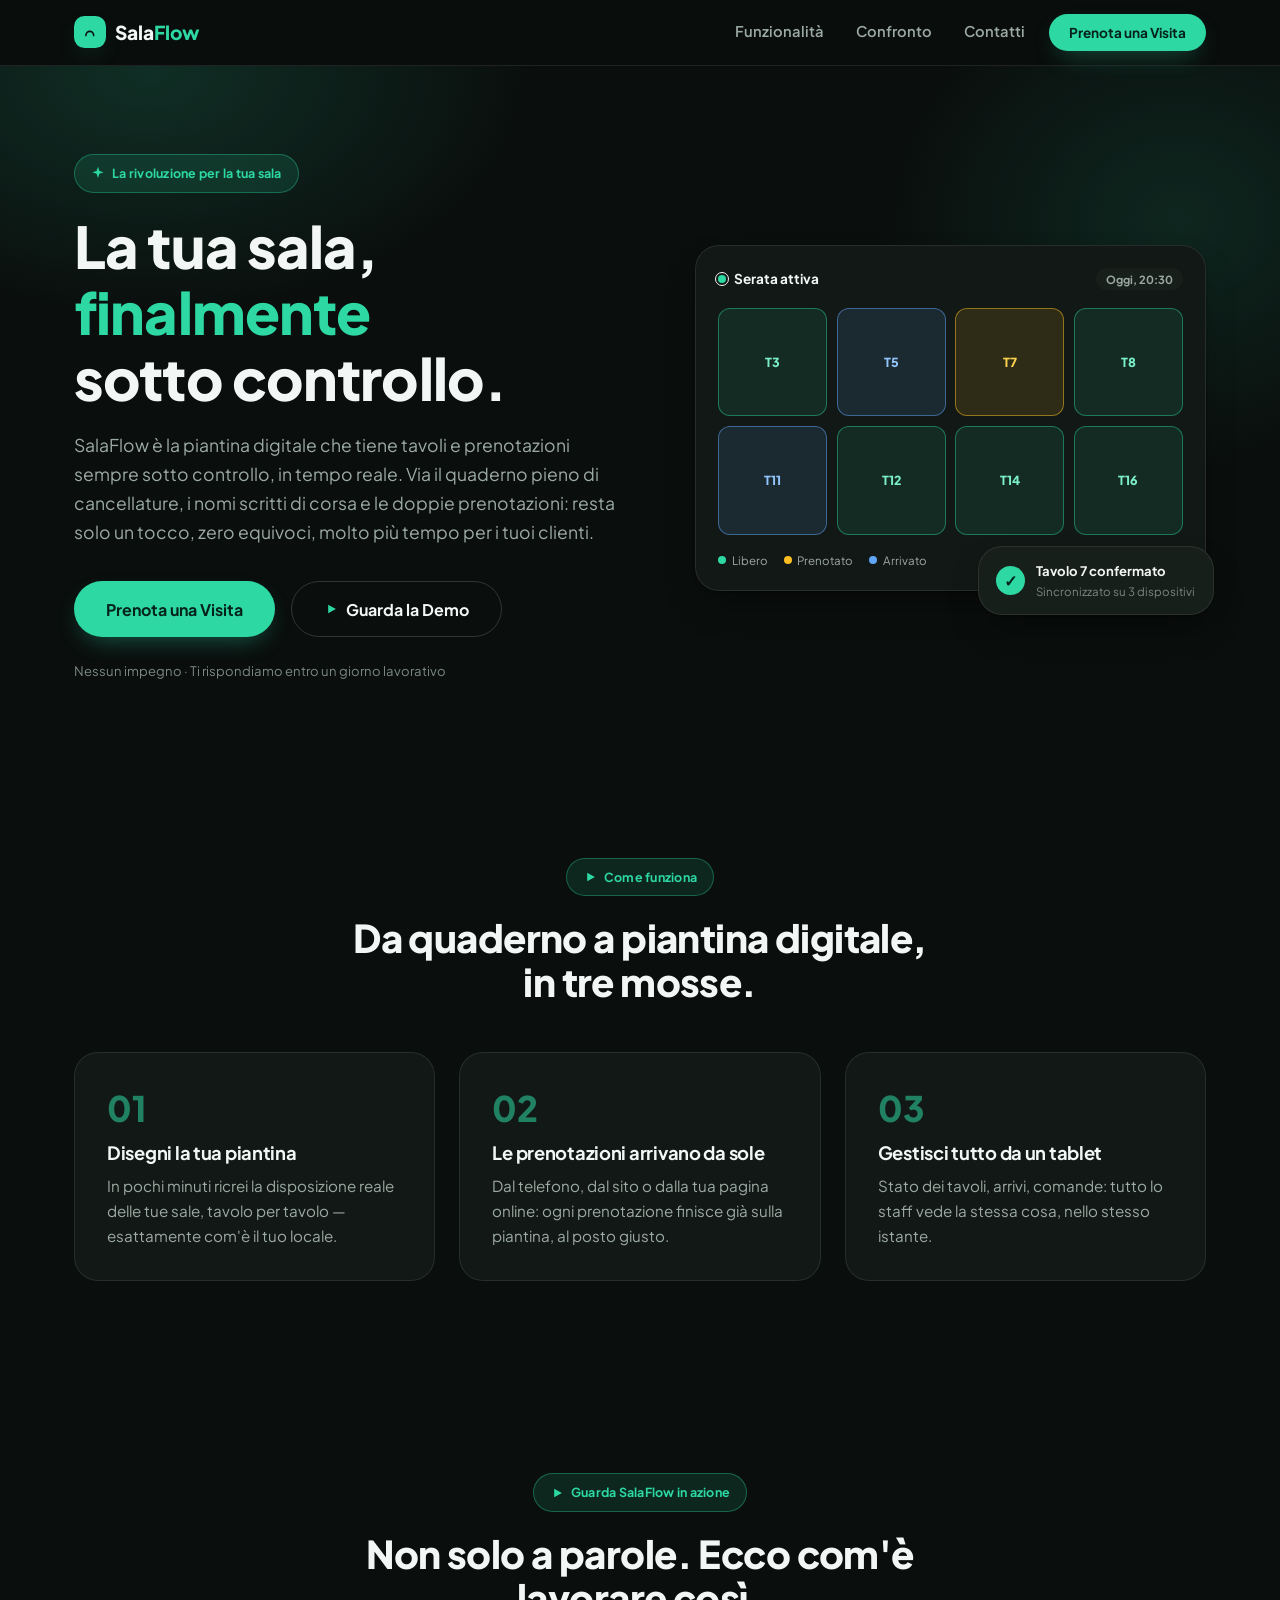
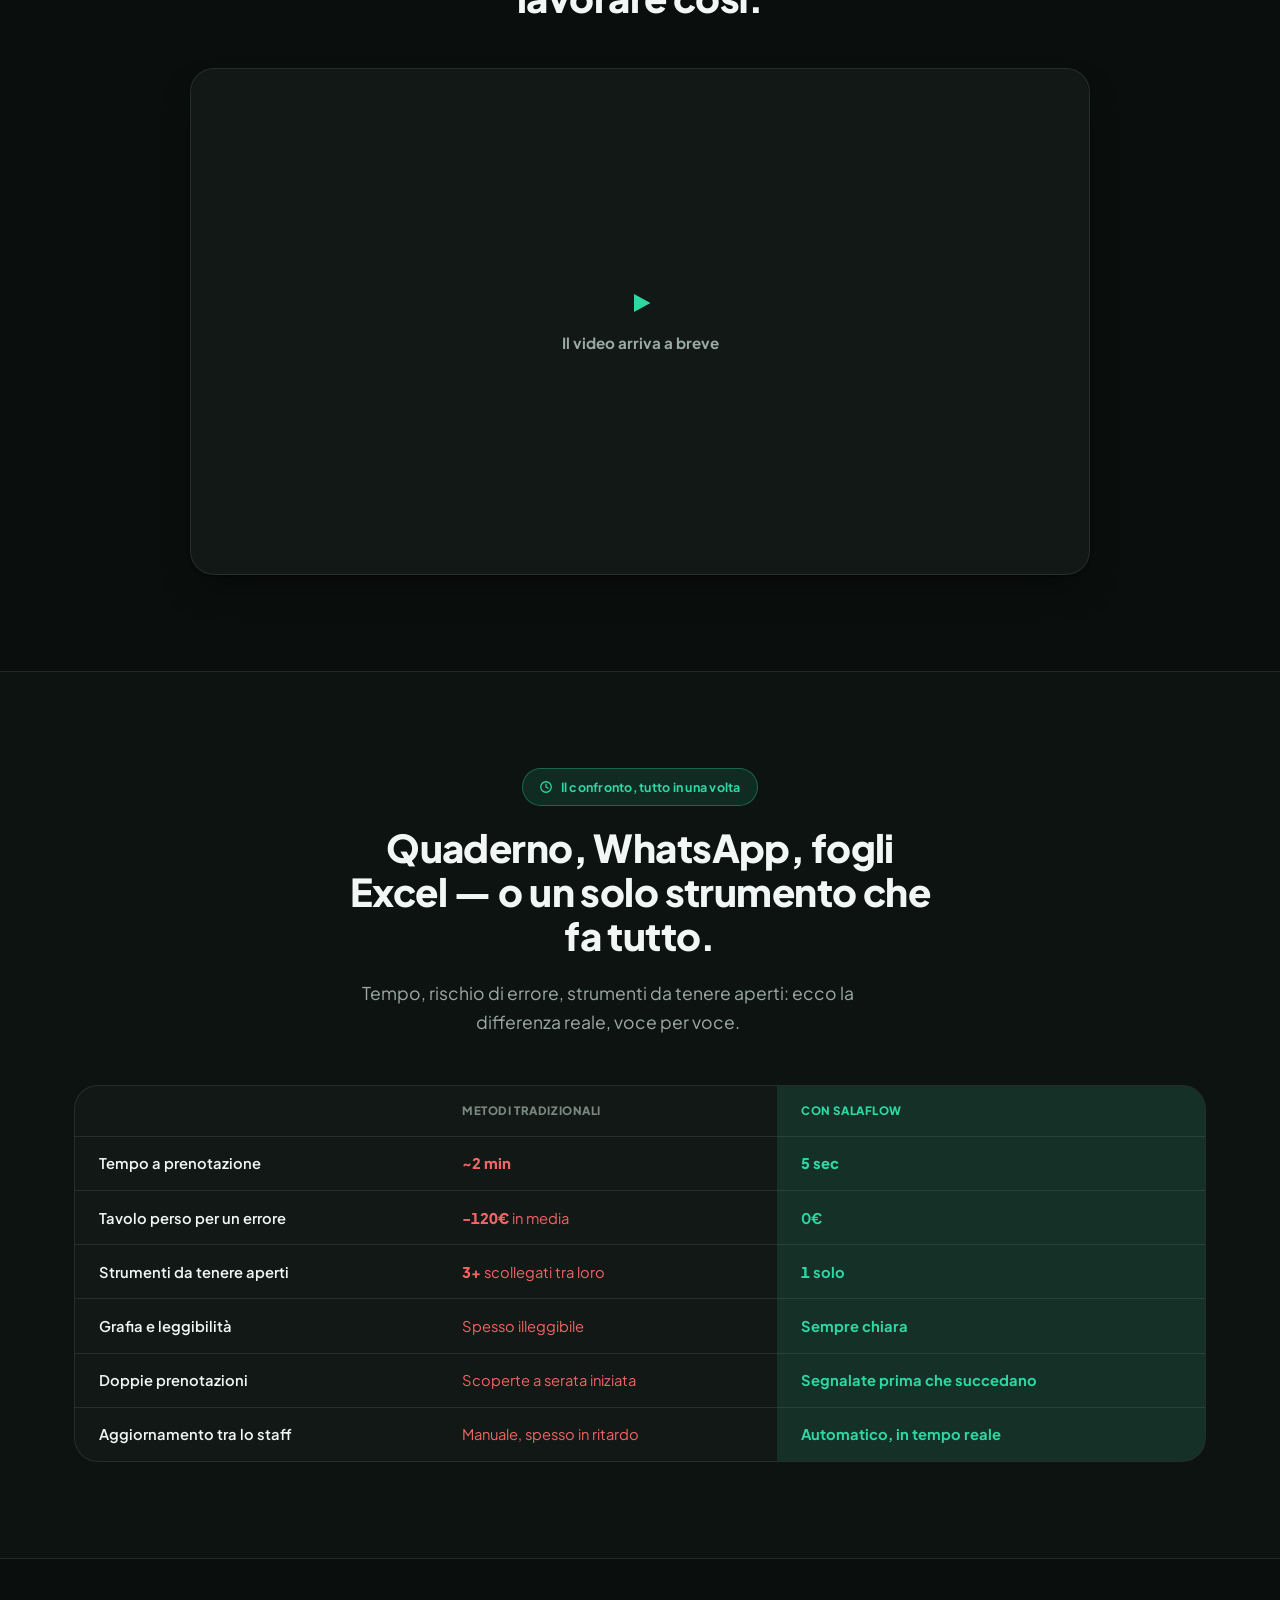
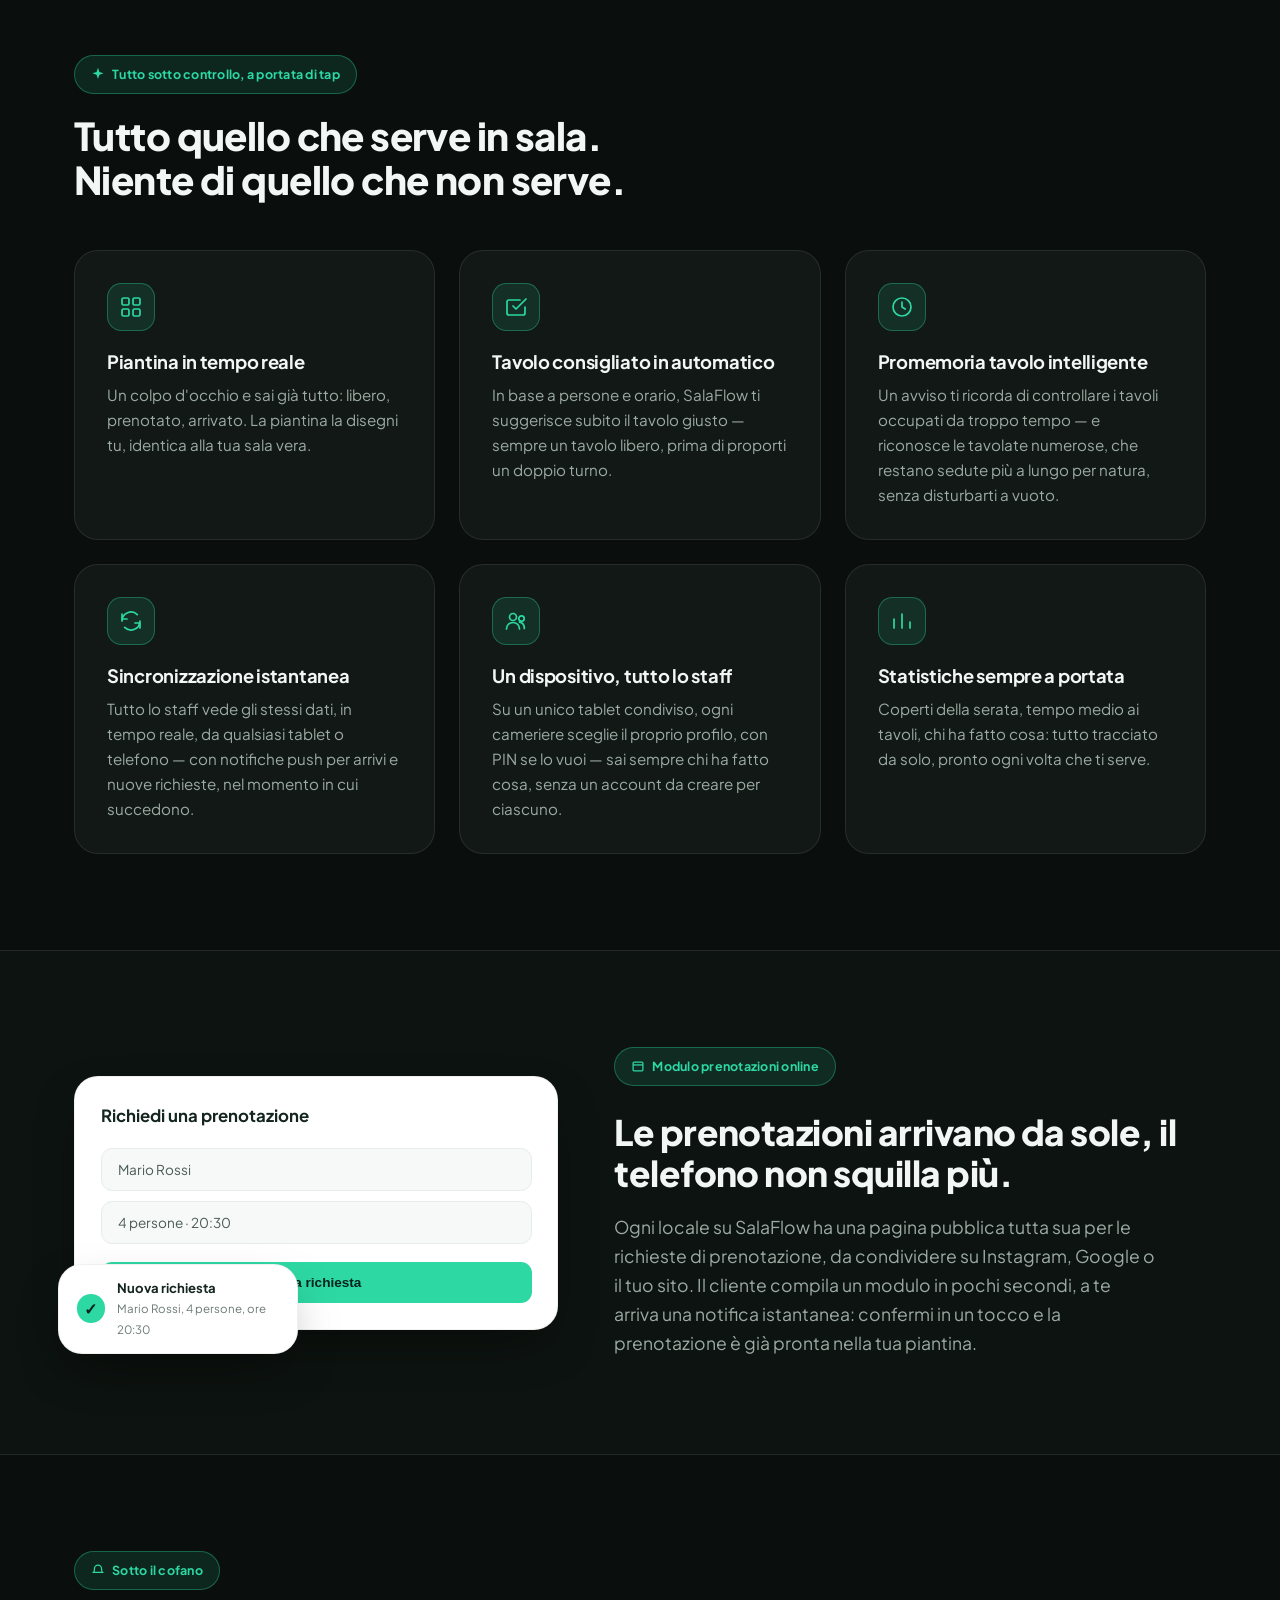
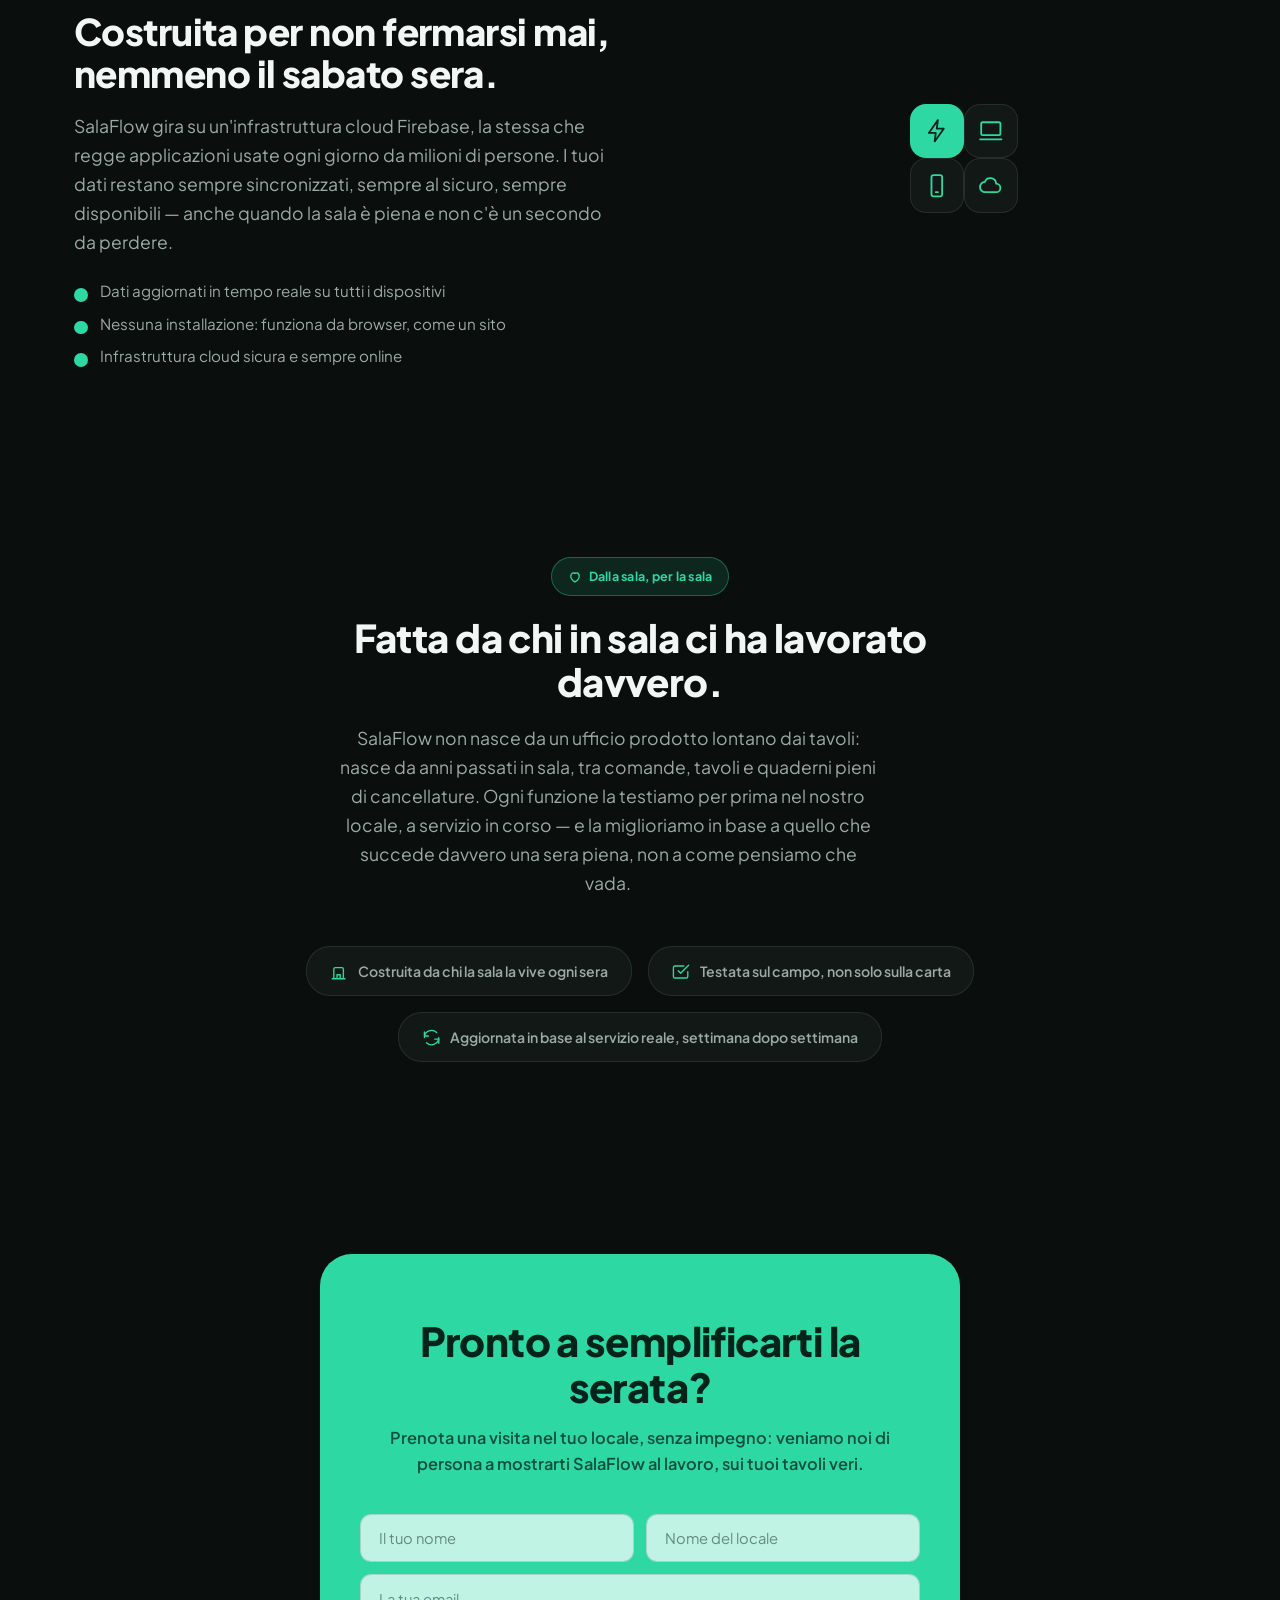
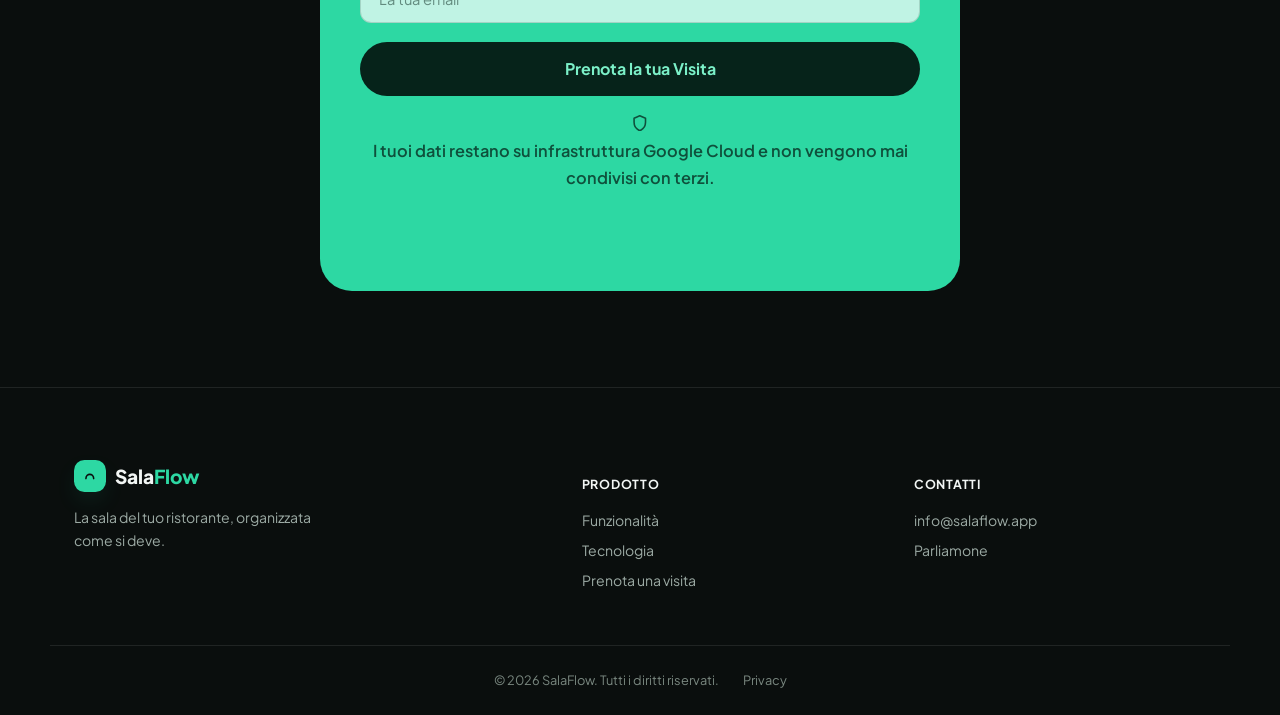
==== index.html @ ce3cd1a7 "Sostituisce il popup video con una sezione demo inline Il video ora vive direttamente nella pagina (" ====
<!DOCTYPE html>
<html lang="it">
<head>
<meta charset="UTF-8">
<meta name="viewport" content="width=device-width, initial-scale=1.0">
<title>SalaFlow — La sala del tuo ristorante, finalmente sotto controllo</title>
<meta name="description" content="SalaFlow organizza tavoli e prenotazioni in tempo reale, dal telefono. Addio quaderno, doppie prenotazioni e nomi illeggibili — solo un tocco.">

<meta property="og:title" content="SalaFlow — La sala del tuo ristorante, finalmente sotto controllo">
<meta property="og:description" content="La piantina digitale che organizza tavoli e prenotazioni in tempo reale, per ristoranti che non hanno tempo da perdere.">
<meta property="og:type" content="website">
<meta property="og:image" content="og-image.png">
<meta property="og:image:width" content="1200">
<meta property="og:image:height" content="630">
<meta property="og:locale" content="it_IT">
<!-- Quando il dominio definitivo è pronto, aggiungere anche:
     <link rel="canonical" href="https://tuodominio.it/">
     <meta property="og:url" content="https://tuodominio.it/"> -->

<meta name="twitter:card" content="summary_large_image">
<meta name="twitter:title" content="SalaFlow — La sala del tuo ristorante, finalmente sotto controllo">
<meta name="twitter:description" content="SalaFlow organizza tavoli e prenotazioni in tempo reale, dal telefono. Addio quaderno, doppie prenotazioni e nomi illeggibili — solo un tocco.">
<meta name="twitter:image" content="og-image.png">

<script type="application/ld+json">
{
  "@context": "https://schema.org",
  "@type": "SoftwareApplication",
  "name": "SalaFlow",
  "applicationCategory": "BusinessApplication",
  "operatingSystem": "Web",
  "description": "SalaFlow organizza tavoli e prenotazioni in tempo reale per ristoranti, dal telefono: piantina digitale, prenotazioni online e sincronizzazione istantanea su tutti i dispositivi.",
  "inLanguage": "it"
}
</script>

<link rel="icon" href="data:image/svg+xml,%3Csvg xmlns='http://www.w3.org/2000/svg' viewBox='0 0 100 100'%3E%3Crect width='100' height='100' rx='22' fill='%230d1210'/%3E%3Cpath d='M28,66 C28,50 40,42 50,42 C60,42 72,50 72,66' fill='none' stroke='%232dd8a3' stroke-width='8' stroke-linecap='round'/%3E%3C/svg%3E">

<link rel="preconnect" href="https://fonts.googleapis.com">
<link rel="preconnect" href="https://fonts.gstatic.com" crossorigin>
<link href="https://fonts.googleapis.com/css2?family=Plus+Jakarta+Sans:wght@400;500;600;700;800&display=swap" rel="stylesheet">

<link rel="stylesheet" href="styles.css">
</head>
<body>

<div class="scroll-progress" id="scrollProgress" aria-hidden="true"></div>

<!-- ============================================= -->
<!-- NAV -->
<!-- ============================================= -->
<header class="nav" id="nav">
    <div class="wrap nav-inner">
        <a href="#top" class="brand">
            <span class="brand-mark" aria-hidden="true">
                <svg viewBox="0 0 100 100" fill="none"><path d="M28,66 C28,50 40,42 50,42 C60,42 72,50 72,66" stroke="#0a0e0d" stroke-width="9" stroke-linecap="round"/></svg>
            </span>
            <span>Sala<span class="accent-text">Flow</span></span>
        </a>

        <nav class="nav-links" aria-label="Navigazione principale">
            <a href="#funzionalita">Funzionalità</a>
            <a href="#confronto">Confronto</a>
            <a href="#contatti">Contatti</a>
        </nav>

        <a href="#demo" class="btn btn-primary btn-sm">Prenota una Visita</a>

        <button class="nav-toggle" id="navToggle" aria-label="Apri il menu" aria-expanded="false" aria-controls="navMobile">
            <span></span><span></span><span></span>
        </button>
    </div>
    <div class="nav-mobile" id="navMobile">
        <a href="#funzionalita">Funzionalità</a>
        <a href="#confronto">Confronto</a>
        <a href="#contatti">Contatti</a>
        <a href="#demo" class="btn btn-primary">Prenota una Visita</a>
    </div>
</header>

<main id="top">

<!-- ============================================= -->
<!-- HERO -->
<!-- ============================================= -->
<section class="hero">
    <div class="hero-glow" aria-hidden="true"></div>
    <div class="wrap hero-inner">
        <div class="hero-copy reveal">
            <p class="pill-badge"><svg viewBox="0 0 20 20" fill="currentColor" width="14" height="14"><path d="M10 1l2 6 6 2-6 2-2 6-2-6-6-2 6-2z"/></svg> La rivoluzione per la tua sala</p>
            <h1>La tua sala, <span class="accent-text">finalmente</span><br>sotto controllo.</h1>
            <p class="lead">
                SalaFlow è la piantina digitale che tiene tavoli e prenotazioni sempre sotto controllo,
                in tempo reale. Via il quaderno pieno di cancellature, i nomi scritti di corsa e le
                doppie prenotazioni: resta solo un tocco, zero equivoci, molto più tempo per i tuoi clienti.
            </p>
            <div class="hero-cta">
                <a href="#demo" class="btn btn-primary btn-lg">Prenota una Visita</a>
                <a href="#video-demo" class="btn btn-ghost btn-lg"><svg viewBox="0 0 20 20" fill="currentColor" width="14" height="14"><path d="M6 4l11 6-11 6V4z"/></svg> Guarda la Demo</a>
            </div>
            <p class="hero-note">Nessun impegno · Ti rispondiamo entro un giorno lavorativo</p>
        </div>

        <div class="hero-visual reveal" aria-hidden="true">
            <div class="mock-card mock-card-main">
                <div class="mock-card-head">
                    <span class="dot dot-green dot-live"></span> Serata attiva
                    <span class="mock-tag">Oggi, 20:30</span>
                </div>
                <div class="mock-grid">
                    <div class="mock-table free">T3</div>
                    <div class="mock-table occ">T5</div>
                    <div class="mock-table res">T7</div>
                    <div class="mock-table free">T8</div>
                    <div class="mock-table occ">T11</div>
                    <div class="mock-table free">T12</div>
                    <div class="mock-table res">T14</div>
                    <div class="mock-table free">T16</div>
                </div>
                <div class="mock-legend">
                    <span><i class="dot dot-green"></i> Libero</span>
                    <span><i class="dot dot-amber"></i> Prenotato</span>
                    <span><i class="dot dot-blue"></i> Arrivato</span>
                </div>
            </div>
            <div class="mock-card mock-card-float">
                <span class="mock-check">✓</span>
                <div>
                    <strong>Tavolo 7 confermato</strong>
                    <small>Sincronizzato su 3 dispositivi</small>
                </div>
            </div>
        </div>
    </div>
</section>

<!-- ============================================= -->
<!-- COME FUNZIONA -->
<!-- ============================================= -->
<section class="steps">
    <div class="wrap">
        <div class="section-head section-head-center reveal">
            <p class="pill-badge"><svg viewBox="0 0 20 20" fill="currentColor" width="14" height="14"><path d="M6 4l11 6-11 6V4z"/></svg> Come funziona</p>
            <h2>Da quaderno a piantina digitale, in tre mosse.</h2>
        </div>

        <div class="steps-grid">
            <div class="step-card reveal">
                <span class="step-number">01</span>
                <h3>Disegni la tua piantina</h3>
                <p>In pochi minuti ricrei la disposizione reale delle tue sale, tavolo per tavolo — esattamente com'è il tuo locale.</p>
            </div>
            <div class="step-card reveal">
                <span class="step-number">02</span>
                <h3>Le prenotazioni arrivano da sole</h3>
                <p>Dal telefono, dal sito o dalla tua pagina online: ogni prenotazione finisce già sulla piantina, al posto giusto.</p>
            </div>
            <div class="step-card reveal">
                <span class="step-number">03</span>
                <h3>Gestisci tutto da un tablet</h3>
                <p>Stato dei tavoli, arrivi, comande: tutto lo staff vede la stessa cosa, nello stesso istante.</p>
            </div>
        </div>
    </div>
</section>

<!-- ============================================= -->
<!-- DEMO VIDEO (inline, parte da sola in muto quando -->
<!-- entra in vista scorrendo — niente pulsante play) -->
<!-- ============================================= -->
<section class="demo-video" id="video-demo">
    <div class="wrap">
        <div class="section-head section-head-center reveal">
            <p class="pill-badge"><svg viewBox="0 0 20 20" fill="currentColor" width="14" height="14"><path d="M6 4l11 6-11 6V4z"/></svg> Guarda SalaFlow in azione</p>
            <h2>Non solo a parole. Ecco com'è lavorare così.</h2>
        </div>

        <!--
            Slot pronto per il video vero: quando c'è, sostituisci il
            <div class="demo-video-placeholder">...</div> qui sotto con:

            <video muted loop playsinline preload="metadata" poster="demo-poster.jpg">
                <source src="demo.mp4" type="video/mp4">
            </video>

            Non serve aggiungere altro codice: l'observer già presente in
            script.js lo fa partire da solo (in muto, in loop) appena entra
            nello schermo scorrendo, e lo mette in pausa quando esce —
            nessun tasto play da premere.
        -->
        <div class="demo-video-frame reveal" id="demoVideoFrame">
            <div class="demo-video-placeholder">
                <svg viewBox="0 0 20 20" fill="currentColor" width="30" height="30"><path d="M6 4l11 6-11 6V4z"/></svg>
                <p>Il video arriva a breve</p>
            </div>
        </div>
    </div>
</section>

<!-- ============================================= -->
<!-- CONFRONTO -->
<!-- ============================================= -->
<section class="trust-strip" id="confronto">
    <div class="wrap">
        <div class="section-head section-head-center reveal">
            <p class="pill-badge"><svg viewBox="0 0 20 20" fill="none" stroke="currentColor" stroke-width="1.8"><circle cx="10" cy="10" r="7.5"/><path d="M10 5.5V10l3.5 2"/></svg> Il confronto, tutto in una volta</p>
            <h2>Quaderno, WhatsApp, fogli Excel — o un solo strumento che fa tutto.</h2>
            <p class="lead">Tempo, rischio di errore, strumenti da tenere aperti: ecco la differenza reale, voce per voce.</p>
        </div>

        <div class="compare-table-wrap reveal">
            <table class="compare-table">
                <thead>
                    <tr>
                        <th scope="col"></th>
                        <th scope="col">Metodi tradizionali</th>
                        <th scope="col" class="compare-table-winner">Con SalaFlow</th>
                    </tr>
                </thead>
                <tbody>
                    <tr>
                        <th scope="row">Tempo a prenotazione</th>
                        <td class="bad"><span class="count-num" data-count-to="2" data-prefix="~" data-suffix=" min">~0 min</span></td>
                        <td class="good"><span class="count-num" data-count-to="5" data-suffix=" sec">0 sec</span></td>
                    </tr>
                    <tr>
                        <th scope="row">Tavolo perso per un errore</th>
                        <td class="bad"><span class="count-num" data-count-to="120" data-prefix="-" data-suffix="€">-0€</span> in media</td>
                        <td class="good">0€</td>
                    </tr>
                    <tr>
                        <th scope="row">Strumenti da tenere aperti</th>
                        <td class="bad"><span class="count-num" data-count-to="3" data-suffix="+">0+</span> scollegati tra loro</td>
                        <td class="good"><span class="count-num" data-count-to="1">0</span> solo</td>
                    </tr>
                    <tr>
                        <th scope="row">Grafia e leggibilità</th>
                        <td class="bad">Spesso illeggibile</td>
                        <td class="good">Sempre chiara</td>
                    </tr>
                    <tr>
                        <th scope="row">Doppie prenotazioni</th>
                        <td class="bad">Scoperte a serata iniziata</td>
                        <td class="good">Segnalate prima che succedano</td>
                    </tr>
                    <tr>
                        <th scope="row">Aggiornamento tra lo staff</th>
                        <td class="bad">Manuale, spesso in ritardo</td>
                        <td class="good">Automatico, in tempo reale</td>
                    </tr>
                </tbody>
            </table>
        </div>
    </div>
</section>

<!-- ============================================= -->
<!-- FEATURES -->
<!-- ============================================= -->
<section class="features" id="funzionalita">
    <div class="wrap">
        <div class="section-head reveal">
            <p class="pill-badge"><svg viewBox="0 0 20 20" fill="currentColor" width="14" height="14"><path d="M10 1l2 6 6 2-6 2-2 6-2-6-6-2 6-2z"/></svg> Tutto sotto controllo, a portata di tap</p>
            <h2>Tutto quello che serve in sala.<br>Niente di quello che non serve.</h2>
        </div>

        <div class="features-grid">
            <article class="feature-card reveal">
                <div class="feature-icon">
                    <svg viewBox="0 0 24 24" fill="none" stroke="currentColor" stroke-width="1.7" stroke-linecap="round" stroke-linejoin="round"><rect x="3" y="3" width="7" height="7" rx="1.5"/><rect x="14" y="3" width="7" height="7" rx="1.5"/><rect x="3" y="14" width="7" height="7" rx="1.5"/><rect x="14" y="14" width="7" height="7" rx="1.5"/></svg>
                </div>
                <h3>Piantina in tempo reale</h3>
                <p>Un colpo d'occhio e sai già tutto: libero, prenotato, arrivato. La piantina la disegni tu, identica alla tua sala vera.</p>
            </article>

            <article class="feature-card reveal">
                <div class="feature-icon">
                    <svg viewBox="0 0 24 24" fill="none" stroke="currentColor" stroke-width="1.7" stroke-linecap="round" stroke-linejoin="round"><path d="M9 11l3 3L22 4"/><path d="M21 12v6a2 2 0 0 1-2 2H5a2 2 0 0 1-2-2V7a2 2 0 0 1 2-2h11"/></svg>
                </div>
                <h3>Tavolo consigliato in automatico</h3>
                <p>In base a persone e orario, SalaFlow ti suggerisce subito il tavolo giusto — sempre un tavolo libero, prima di proporti un doppio turno.</p>
            </article>

            <article class="feature-card reveal">
                <div class="feature-icon">
                    <svg viewBox="0 0 24 24" fill="none" stroke="currentColor" stroke-width="1.7" stroke-linecap="round" stroke-linejoin="round"><circle cx="12" cy="12" r="9"/><path d="M12 7v5l3.2 2"/></svg>
                </div>
                <h3>Promemoria tavolo intelligente</h3>
                <p>Un avviso ti ricorda di controllare i tavoli occupati da troppo tempo — e riconosce le tavolate numerose, che restano sedute più a lungo per natura, senza disturbarti a vuoto.</p>
            </article>

            <article class="feature-card reveal">
                <div class="feature-icon">
                    <svg viewBox="0 0 24 24" fill="none" stroke="currentColor" stroke-width="1.7" stroke-linecap="round" stroke-linejoin="round"><path d="M21 12a9 9 0 0 1-15.3 6.4M3 12a9 9 0 0 1 15.3-6.4"/><path d="M3 5v5h5M21 19v-5h-5"/></svg>
                </div>
                <h3>Sincronizzazione istantanea</h3>
                <p>Tutto lo staff vede gli stessi dati, in tempo reale, da qualsiasi tablet o telefono — con notifiche push per arrivi e nuove richieste, nel momento in cui succedono.</p>
            </article>

            <article class="feature-card reveal">
                <div class="feature-icon">
                    <svg viewBox="0 0 24 24" fill="none" stroke="currentColor" stroke-width="1.7" stroke-linecap="round" stroke-linejoin="round"><circle cx="9" cy="8" r="3.5"/><path d="M2.5 20c0-4 3-6.5 6.5-6.5S15.5 16 15.5 20"/><circle cx="17.5" cy="9.5" r="2.7"/><path d="M15.5 13.2c2.8.5 4.8 2.7 4.8 6.3"/></svg>
                </div>
                <h3>Un dispositivo, tutto lo staff</h3>
                <p>Su un unico tablet condiviso, ogni cameriere sceglie il proprio profilo, con PIN se lo vuoi — sai sempre chi ha fatto cosa, senza un account da creare per ciascuno.</p>
            </article>

            <article class="feature-card reveal">
                <div class="feature-icon">
                    <svg viewBox="0 0 24 24" fill="none" stroke="currentColor" stroke-width="1.7" stroke-linecap="round" stroke-linejoin="round"><path d="M4 19V10M12 19V5M20 19v-6"/></svg>
                </div>
                <h3>Statistiche sempre a portata</h3>
                <p>Coperti della serata, tempo medio ai tavoli, chi ha fatto cosa: tutto tracciato da solo, pronto ogni volta che ti serve.</p>
            </article>
        </div>
    </div>
</section>

<!-- ============================================= -->
<!-- SITO PRENOTAZIONI PUBBLICO -->
<!-- ============================================= -->
<section class="booking-site">
    <div class="wrap booking-site-inner">
        <div class="booking-site-visual reveal" aria-hidden="true">
            <div class="mock-card mock-card-light">
                <p class="mock-form-title">Richiedi una prenotazione</p>
                <div class="mock-field">Mario Rossi</div>
                <div class="mock-field">4 persone · 20:30</div>
                <button type="button" class="mock-btn">Invia richiesta</button>
            </div>
            <div class="mock-card mock-card-light mock-card-float-light">
                <span class="mock-check">✓</span>
                <div>
                    <strong>Nuova richiesta</strong>
                    <small>Mario Rossi, 4 persone, ore 20:30</small>
                </div>
            </div>
        </div>
        <div class="booking-site-copy reveal">
            <p class="pill-badge"><svg viewBox="0 0 20 20" fill="none" stroke="currentColor" stroke-width="1.8"><rect x="3" y="4.5" width="14" height="12.5" rx="1.5"/><line x1="3" y1="8.5" x2="17" y2="8.5"/></svg> Modulo prenotazioni online</p>
            <h2>Le prenotazioni arrivano da sole, il telefono non squilla più.</h2>
            <p class="lead">
                Ogni locale su SalaFlow ha una pagina pubblica tutta sua per le richieste di
                prenotazione, da condividere su Instagram, Google o il tuo sito. Il cliente
                compila un modulo in pochi secondi, a te arriva una notifica istantanea:
                confermi in un tocco e la prenotazione è già pronta nella tua piantina.
            </p>
        </div>
    </div>
</section>

<!-- ============================================= -->
<!-- SOTTO IL COFANO -->
<!-- ============================================= -->
<section class="engine" id="sotto-il-cofano">
    <div class="wrap engine-inner">
        <div class="engine-copy reveal">
            <p class="pill-badge"><svg viewBox="0 0 20 20" fill="none" stroke="currentColor" stroke-width="1.8"><path d="M5 8a5 5 0 0 1 10 0c0 4 1.5 5.5 1.5 5.5h-13S5 12 5 8z"/></svg> Sotto il cofano</p>
            <h2>Costruita per non fermarsi mai, nemmeno il sabato sera.</h2>
            <p class="lead lead-light">
                SalaFlow gira su un'infrastruttura cloud Firebase, la stessa che regge applicazioni
                usate ogni giorno da milioni di persone. I tuoi dati restano sempre sincronizzati,
                sempre al sicuro, sempre disponibili — anche quando la sala è piena e non c'è
                un secondo da perdere.
            </p>
            <ul class="engine-list">
                <li>Dati aggiornati in tempo reale su tutti i dispositivi</li>
                <li>Nessuna installazione: funziona da browser, come un sito</li>
                <li>Infrastruttura cloud sicura e sempre online</li>
            </ul>
        </div>
        <div class="engine-visual reveal" aria-hidden="true">
            <div class="engine-node engine-node-1" aria-hidden="true"><svg viewBox="0 0 24 24" fill="none" stroke="currentColor" stroke-width="1.7" stroke-linecap="round" stroke-linejoin="round"><path d="M7 18h10a4 4 0 000-8 5.5 5.5 0 00-10.6-1.7A4.2 4.2 0 007 18z"/></svg></div>
            <div class="engine-node engine-node-2" aria-hidden="true"><svg viewBox="0 0 24 24" fill="none" stroke="currentColor" stroke-width="1.7" stroke-linecap="round" stroke-linejoin="round"><rect x="7" y="2" width="10" height="20" rx="2"/><line x1="11" y1="18" x2="13" y2="18"/></svg></div>
            <div class="engine-node engine-node-3" aria-hidden="true"><svg viewBox="0 0 24 24" fill="none" stroke="currentColor" stroke-width="1.7" stroke-linecap="round" stroke-linejoin="round"><rect x="3" y="4" width="18" height="12" rx="1.5"/><line x1="2" y1="20" x2="22" y2="20"/></svg></div>
            <div class="engine-node engine-node-4" aria-hidden="true"><svg viewBox="0 0 24 24" fill="none" stroke="currentColor" stroke-width="1.7" stroke-linecap="round" stroke-linejoin="round"><path d="M13 2L4.5 14H11l-1 8 8.5-12H12l1-8z"/></svg></div>
            <svg class="engine-lines" viewBox="0 0 300 300" fill="none">
                <circle class="engine-ring-outer" cx="150" cy="150" r="90" stroke="currentColor" stroke-width="1" stroke-dasharray="4 6" opacity="0.35"/>
                <circle cx="150" cy="150" r="55" stroke="currentColor" stroke-width="1" opacity="0.25"/>
            </svg>
        </div>
    </div>
</section>

<!-- ============================================= -->
<!-- DALLA SALA, PER LA SALA -->
<!-- ============================================= -->
<section class="origin-story">
    <div class="wrap">
        <div class="section-head section-head-center reveal">
            <p class="pill-badge"><svg viewBox="0 0 20 20" fill="none" stroke="currentColor" stroke-width="1.8"><path d="M10 17s-6-3.6-6-8.2C4 6 5.8 4.2 8 4.2c1 0 1.9.5 2 1.3.1-.8 1-1.3 2-1.3 2.2 0 4 1.8 4 4.6 0 4.6-6 8.2-6 8.2z"/></svg> Dalla sala, per la sala</p>
            <h2>Fatta da chi in sala ci ha lavorato davvero.</h2>
            <p class="lead">SalaFlow non nasce da un ufficio prodotto lontano dai tavoli: nasce da anni passati in sala, tra comande, tavoli e quaderni pieni di cancellature. Ogni funzione la testiamo per prima nel nostro locale, a servizio in corso — e la miglioriamo in base a quello che succede davvero una sera piena, non a come pensiamo che vada.</p>
        </div>

        <div class="origin-points reveal">
            <div class="origin-point">
                <svg viewBox="0 0 24 24" fill="none" stroke="currentColor" stroke-width="1.7" stroke-linecap="round" stroke-linejoin="round"><path d="M4 21h16M6 21V9a2 2 0 012-2h8a2 2 0 012 2v12M10 21v-5h4v5"/></svg>
                Costruita da chi la sala la vive ogni sera
            </div>
            <div class="origin-point">
                <svg viewBox="0 0 24 24" fill="none" stroke="currentColor" stroke-width="1.7" stroke-linecap="round" stroke-linejoin="round"><path d="M9 11l3 3L22 4"/><path d="M21 12v6a2 2 0 01-2 2H5a2 2 0 01-2-2V7a2 2 0 012-2h11"/></svg>
                Testata sul campo, non solo sulla carta
            </div>
            <div class="origin-point">
                <svg viewBox="0 0 24 24" fill="none" stroke="currentColor" stroke-width="1.7" stroke-linecap="round" stroke-linejoin="round"><path d="M21 12a9 9 0 01-15.3 6.4M3 12a9 9 0 0115.3-6.4"/><path d="M3 5v5h5M21 19v-5h-5"/></svg>
                Aggiornata in base al servizio reale, settimana dopo settimana
            </div>
        </div>
    </div>
</section>

<!-- ============================================= -->
<!-- CTA FINALE -->
<!-- ============================================= -->
<section class="cta-final" id="demo">
    <div class="wrap">
        <div class="cta-final-block reveal">
            <h2>Pronto a semplificarti la serata?</h2>
            <p>Prenota una visita nel tuo locale, senza impegno: veniamo noi di persona a mostrarti SalaFlow al lavoro, sui tuoi tavoli veri.</p>
            <form class="demo-form" id="demoForm">
                <input type="text" name="nome" placeholder="Il tuo nome" required aria-label="Il tuo nome">
                <input type="text" name="locale" placeholder="Nome del locale" required aria-label="Nome del locale">
                <input type="email" name="email" placeholder="La tua email" required aria-label="La tua email">
                <button type="submit" class="btn btn-dark btn-lg">Prenota la tua Visita</button>
            </form>
            <p class="form-feedback" id="demoFeedback" hidden></p>
            <p class="data-trust-note"><svg viewBox="0 0 20 20" fill="none" stroke="currentColor" stroke-width="1.8" stroke-linecap="round" stroke-linejoin="round"><path d="M10 2l6.5 2.8v4.7c0 4.3-2.8 8-6.5 9.5-3.7-1.5-6.5-5.2-6.5-9.5V4.8L10 2z"/></svg> I tuoi dati restano su infrastruttura Google Cloud e non vengono mai condivisi con terzi.</p>
        </div>
    </div>
</section>

</main>

<!-- ============================================= -->
<!-- FOOTER -->
<!-- ============================================= -->
<footer class="footer" id="contatti">
    <div class="wrap footer-inner">
        <div class="footer-brand">
            <a href="#top" class="brand brand-footer">
                <span class="brand-mark" aria-hidden="true">
                    <svg viewBox="0 0 100 100" fill="none"><path d="M28,66 C28,50 40,42 50,42 C60,42 72,50 72,66" stroke="#0a0e0d" stroke-width="9" stroke-linecap="round"/></svg>
                </span>
                <span>Sala<span class="accent-text">Flow</span></span>
            </a>
            <p>La sala del tuo ristorante, organizzata come si deve.</p>
        </div>

        <div class="footer-col">
            <h4>Prodotto</h4>
            <a href="#funzionalita">Funzionalità</a>
            <a href="#sotto-il-cofano">Tecnologia</a>
            <a href="#demo">Prenota una visita</a>
        </div>

        <div class="footer-col">
            <h4>Contatti</h4>
            <a href="mailto:info@salaflow.app">info@salaflow.app</a>
            <a href="#demo">Parliamone</a>
        </div>
    </div>
    <div class="wrap footer-bottom">
        <p>© <span id="year"></span> SalaFlow. Tutti i diritti riservati.</p>
        <a href="privacy.html">Privacy</a>
    </div>
</footer>

<a href="#demo" class="sticky-cta" id="stickyCta">Prenota una Visita</a>

<script src="script.js"></script>
</body>
</html>
---- styles.css ----
/* =================================================
   SALAFLOW — LANDING PAGE
   Tema scuro, accento verde menta.
   ================================================= */

:root {
    --bg: #0a0e0d;
    --bg-alt: #0d1310;
    --surface: #121815;
    --surface-2: #171f1a;
    --border: rgba(255, 255, 255, 0.09);
    --border-strong: rgba(255, 255, 255, 0.16);

    --ink: #f2f6f4;
    --ink-soft: #9caaa4;
    --ink-faint: #7a8880;

    --accent: #2dd8a3;
    --accent-dark: #1fae82;
    --accent-light: #7bf0c8;
    --accent-soft: rgba(45, 216, 163, 0.12);
    --accent-border: rgba(45, 216, 163, 0.35);

    --danger: #f16565;
    --danger-soft: rgba(241, 101, 101, 0.12);
    --danger-border: rgba(241, 101, 101, 0.3);

    --radius-lg: 1.5rem;
    --radius-md: 1.05rem;
    --radius-sm: 0.7rem;

    --shadow-card: 0 1px 2px rgba(0, 0, 0, 0.3), 0 18px 40px -18px rgba(0, 0, 0, 0.6);
    --shadow-accent: 0 10px 26px -10px rgba(45, 216, 163, 0.45);

    color-scheme: dark;
}

* { box-sizing: border-box; }
html { scroll-behavior: smooth; }

body {
    margin: 0;
    font-family: 'Plus Jakarta Sans', -apple-system, sans-serif;
    color: var(--ink);
    background: var(--bg);
    -webkit-font-smoothing: antialiased;
    overflow-x: hidden;
}

img, svg { display: block; max-width: 100%; }

.wrap {
    max-width: 1180px;
    margin: 0 auto;
    padding: 0 1.5rem;
}

h1, h2, h3 {
    font-family: 'Plus Jakarta Sans', sans-serif;
    letter-spacing: -0.015em;
    line-height: 1.15;
    font-weight: 800;
    margin: 0;
    color: var(--ink);
}

p { margin: 0; line-height: 1.65; }
ul { margin: 0; padding: 0; list-style: none; }
a { color: inherit; text-decoration: none; }

.accent-text { color: var(--accent); }

/* ---------- Reveal-on-scroll ---------- */
.reveal {
    opacity: 0;
    transform: translateY(18px);
    transition: opacity 0.7s cubic-bezier(0.16, 1, 0.3, 1), transform 0.7s cubic-bezier(0.16, 1, 0.3, 1);
}
.reveal.in-view { opacity: 1; transform: translateY(0); }
@media (prefers-reduced-motion: reduce) {
    .reveal { opacity: 1; transform: none; transition: none; }
}

/* ---------- Pill badge (eyebrow) ---------- */
.pill-badge {
    display: inline-flex;
    align-items: center;
    gap: 0.45rem;
    font-weight: 700;
    font-size: 0.78rem;
    letter-spacing: 0.02em;
    color: var(--accent);
    background: var(--accent-soft);
    border: 1px solid var(--accent-border);
    padding: 0.5rem 1rem;
    border-radius: 999px;
    margin-bottom: 1.25rem;
}
.pill-badge svg { width: 14px; height: 14px; flex-shrink: 0; }

/* ---------- Buttons ---------- */
.btn {
    display: inline-flex;
    align-items: center;
    justify-content: center;
    gap: 0.5rem;
    padding: 0.9rem 1.6rem;
    border-radius: 999px;
    font-weight: 700;
    font-size: 0.95rem;
    border: none;
    cursor: pointer;
    transition: transform 0.2s cubic-bezier(0.34, 1.56, 0.64, 1), box-shadow 0.2s ease, background 0.2s ease, color 0.2s ease, border-color 0.2s ease;
    white-space: nowrap;
    font-family: inherit;
}
.btn:active { transform: scale(0.96); }
.btn-primary {
    position: relative;
    background: var(--accent);
    color: #06231a;
    box-shadow: var(--shadow-accent);
    overflow: hidden;
}
.btn-primary:hover { background: var(--accent-light); transform: translateY(-1px); box-shadow: 0 14px 30px -8px rgba(45, 216, 163, 0.55); }
.btn-primary::before {
    content: "";
    position: absolute;
    top: 0; bottom: 0; left: -60%;
    width: 40%;
    background: linear-gradient(120deg, transparent, rgba(255, 255, 255, 0.5), transparent);
    transform: skewX(-20deg);
    transition: left 0.6s ease;
}
.btn-primary:hover::before { left: 130%; }
.btn-ghost {
    background: transparent;
    color: var(--ink);
    border: 1.5px solid var(--border-strong);
}
.btn-ghost svg { color: var(--accent); }
.btn-ghost:hover { border-color: var(--accent); color: var(--accent-light); }
.btn-dark {
    background: #06231a;
    color: var(--accent-light);
}
.btn-dark:hover { background: #0a2e22; transform: translateY(-1px); }
.btn-sm { padding: 0.6rem 1.25rem; font-size: 0.85rem; }
.btn-lg { padding: 1.05rem 2rem; font-size: 1rem; }

/* ---------- Nav ---------- */
.nav {
    position: sticky;
    top: 0;
    z-index: 100;
    background: rgba(10, 14, 13, 0.75);
    backdrop-filter: blur(14px);
    -webkit-backdrop-filter: blur(14px);
    border-bottom: 1px solid var(--border);
}
.nav-inner { display: flex; align-items: center; gap: 1.5rem; padding: 0.9rem 1.5rem; }
.brand { display: flex; align-items: center; gap: 0.55rem; font-weight: 800; font-size: 1.2rem; margin-right: auto; color: var(--ink); }
.brand-mark {
    width: 2rem; height: 2rem; border-radius: 0.65rem;
    background: var(--accent);
    display: flex; align-items: center; justify-content: center;
    box-shadow: var(--shadow-accent);
}
.brand-mark svg { width: 1.1rem; height: 1.1rem; }
.nav-links { display: flex; align-items: center; gap: 2rem; font-weight: 600; font-size: 0.92rem; }
.nav-links a { color: var(--ink-soft); transition: color 0.15s ease; position: relative; padding-bottom: 2px; }
.nav-links a:hover { color: var(--ink); }
.nav-links a::after {
    content: ""; position: absolute; left: 0; right: 100%; bottom: 0; height: 2px;
    background: var(--accent); border-radius: 2px;
    transition: right 0.25s cubic-bezier(0.16, 1, 0.3, 1);
}
.nav-links a:hover::after { right: 0; }
.nav-toggle { display: none; flex-direction: column; align-items: center; justify-content: center; gap: 4px; min-width: 44px; min-height: 44px; background: none; border: none; cursor: pointer; }
.nav-toggle span { width: 22px; height: 2px; background: var(--ink); border-radius: 2px; }
.nav-mobile { display: none; flex-direction: column; gap: 0.25rem; padding: 0.5rem 1.5rem 1.25rem; border-top: 1px solid var(--border); }
.nav-mobile a { padding: 0.7rem 0; font-weight: 600; color: var(--ink-soft); }
.nav-mobile .btn { margin-top: 0.5rem; }
.nav-mobile.open { display: flex; }

/* ---------- Hero ---------- */
.hero { position: relative; padding: 5.5rem 0 5rem; overflow: hidden; }
.hero-glow {
    position: absolute;
    inset: -20% -10% auto -10%;
    height: 140%;
    background:
        radial-gradient(600px 380px at 18% 15%, rgba(45, 216, 163, 0.16), transparent 65%),
        radial-gradient(500px 420px at 85% 30%, rgba(45, 216, 163, 0.12), transparent 60%);
    pointer-events: none;
    animation: driftGlow 14s ease-in-out infinite alternate;
}
@keyframes driftGlow {
    0% { transform: translate(0, 0) scale(1); }
    100% { transform: translate(3%, 2%) scale(1.06); }
}
@media (prefers-reduced-motion: reduce) { .hero-glow { animation: none; } }

.hero-inner { position: relative; display: grid; grid-template-columns: 1.05fr 0.95fr; gap: 3.5rem; align-items: center; }
.hero h1 { font-size: clamp(2.3rem, 4.6vw, 3.6rem); }
.lead { font-size: 1.1rem; color: var(--ink-soft); max-width: 34rem; margin-top: 1.25rem; }
.hero-cta { display: flex; flex-wrap: wrap; gap: 1rem; margin-top: 2.1rem; }
.hero-note { margin-top: 1.4rem; font-size: 0.82rem; color: var(--ink-faint); }

/* ---------- Hero visual (mockup) ---------- */
.hero-visual { position: relative; }
.mock-card {
    background: var(--surface);
    border: 1px solid var(--border);
    border-radius: var(--radius-lg);
    box-shadow: var(--shadow-card);
}
.mock-card-main { padding: 1.4rem; }
.mock-card-head { display: flex; align-items: center; gap: 0.5rem; font-weight: 700; font-size: 0.85rem; color: var(--ink); margin-bottom: 1.1rem; }
.mock-tag { margin-left: auto; font-size: 0.7rem; font-weight: 700; color: var(--ink-soft); background: var(--surface-2); padding: 0.25rem 0.6rem; border-radius: 999px; }
.dot { width: 8px; height: 8px; border-radius: 999px; display: inline-block; }
.dot-green { background: var(--accent); }
.dot-amber { background: #fbbf24; }
.dot-blue { background: #60a5fa; }
.mock-grid { display: grid; grid-template-columns: repeat(4, 1fr); gap: 0.6rem; }
.mock-table {
    aspect-ratio: 1; border-radius: 0.75rem; display: flex; align-items: center; justify-content: center;
    font-size: 0.78rem; font-weight: 800; border: 1.5px solid;
    transition: background-color 0.35s ease, border-color 0.35s ease, color 0.35s ease;
}
.mock-table.free { background: rgba(45, 216, 163, 0.1); border-color: rgba(45, 216, 163, 0.45); color: var(--accent-light); }
.mock-table.occ { background: rgba(96, 165, 250, 0.12); border-color: rgba(96, 165, 250, 0.5); color: #93c5fd; }
.mock-table.res { background: rgba(251, 191, 36, 0.12); border-color: rgba(251, 191, 36, 0.5); color: #fcd34d; }
.mock-table-flip { animation: tableFlip 0.35s ease; }
@keyframes tableFlip { 0% { transform: scale(1); } 40% { transform: scale(0.82); } 100% { transform: scale(1); } }
@media (prefers-reduced-motion: reduce) { .mock-table-flip { animation: none; } }
.mock-legend { display: flex; gap: 1rem; margin-top: 1.1rem; font-size: 0.72rem; color: var(--ink-soft); flex-wrap: wrap; }
.mock-legend span { display: flex; align-items: center; gap: 0.35rem; }
.mock-card-float {
    position: absolute; right: -0.5rem; bottom: -1.5rem;
    display: flex; align-items: center; gap: 0.7rem;
    padding: 0.9rem 1.1rem; max-width: 15rem;
    background: var(--surface-2);
    animation: float 5s ease-in-out infinite;
}
.mock-check {
    width: 1.8rem; height: 1.8rem; flex-shrink: 0; border-radius: 999px;
    background: var(--accent); color: #06231a;
    display: flex; align-items: center; justify-content: center; font-weight: 800;
}
.mock-card-float strong { display: block; font-size: 0.82rem; color: var(--ink); }
.mock-card-float small { font-size: 0.72rem; color: var(--ink-faint); }
@keyframes float { 0%, 100% { transform: translateY(0); } 50% { transform: translateY(-8px); } }

/* Pallino "live" pulsante */
.dot-live { position: relative; }
.dot-live::after {
    content: ""; position: absolute; inset: -3px; border-radius: 999px;
    border: 1.5px solid currentColor;
    animation: pulseRing 1.8s ease-out infinite;
}
@keyframes pulseRing { 0% { transform: scale(0.6); opacity: 0.9; } 100% { transform: scale(2.2); opacity: 0; } }
@media (prefers-reduced-motion: reduce) { .dot-live::after { display: none; } }

/* ---------- Section head ---------- */
.section-head { max-width: 42rem; margin-bottom: 3rem; }
.section-head-center { max-width: 38rem; margin-left: auto; margin-right: auto; text-align: center; }
.section-head-center .pill-badge { display: inline-flex; }
.section-head h2 { font-size: clamp(1.7rem, 3vw, 2.4rem); }

/* ---------- Trust strip: confronto, tutto in una tabella ---------- */
.trust-strip { padding: 6rem 0; background: var(--bg-alt); border-top: 1px solid var(--border); border-bottom: 1px solid var(--border); }
.compare-table-wrap {
    overflow-x: auto;
    border-radius: var(--radius-lg);
    border: 1px solid var(--border);
    background: var(--surface);
}
.compare-table { width: 100%; min-width: 560px; border-collapse: collapse; }
.compare-table th, .compare-table td { padding: 1.1rem 1.5rem; text-align: left; font-size: 0.92rem; }
.compare-table thead th {
    font-size: 0.72rem; font-weight: 800; text-transform: uppercase; letter-spacing: 0.05em;
    color: var(--ink-faint); border-bottom: 1px solid var(--border);
}
.compare-table thead th.compare-table-winner { color: var(--accent); background: var(--accent-soft); }
.compare-table tbody th { font-weight: 600; color: var(--ink); white-space: nowrap; }
.compare-table tbody tr:not(:last-child) th,
.compare-table tbody tr:not(:last-child) td { border-bottom: 1px solid var(--border); }
.compare-table td.bad { color: var(--danger); }
.compare-table td.good { color: var(--accent); font-weight: 700; background: var(--accent-soft); }
.compare-table .count-num { font-weight: 800; }

/* ---------- Come funziona (3 passi) ---------- */
.steps { padding: 6rem 0; }
.steps-grid { display: grid; grid-template-columns: repeat(3, 1fr); gap: 1.5rem; }
.step-card {
    padding: 2rem;
    background: var(--surface);
    border: 1px solid var(--border);
    border-radius: var(--radius-lg);
    transition: transform 0.3s cubic-bezier(0.34, 1.56, 0.64, 1), box-shadow 0.3s ease, border-color 0.3s ease;
}
.step-card:hover { transform: translateY(-4px); box-shadow: var(--shadow-card); border-color: var(--accent-border); }
.step-number { display: block; font-size: 2.2rem; font-weight: 800; color: var(--accent); opacity: 0.55; margin-bottom: 0.75rem; }
.step-card h3 { font-size: 1.15rem; font-weight: 700; margin-bottom: 0.6rem; }
.step-card p { color: var(--ink-soft); font-size: 0.95rem; }

/* ---------- Features ---------- */
.features { padding: 6rem 0; }
.features-grid { display: grid; grid-template-columns: repeat(3, 1fr); gap: 1.5rem; }
.feature-card {
    padding: 2rem;
    background: var(--surface);
    border: 1px solid var(--border);
    border-radius: var(--radius-lg);
    transition: transform 0.3s cubic-bezier(0.34, 1.56, 0.64, 1), box-shadow 0.3s ease, border-color 0.3s ease;
}
.feature-card:hover { transform: translateY(-4px); box-shadow: var(--shadow-card); border-color: var(--accent-border); }
.feature-icon {
    width: 3rem; height: 3rem; border-radius: 0.9rem;
    background: var(--accent-soft); border: 1px solid var(--accent-border);
    color: var(--accent);
    display: flex; align-items: center; justify-content: center;
    margin-bottom: 1.25rem;
    transition: transform 0.4s cubic-bezier(0.34, 1.56, 0.64, 1);
}
.feature-card:hover .feature-icon { transform: rotate(-8deg) scale(1.1); }
.feature-icon svg { width: 1.5rem; height: 1.5rem; }
.feature-card h3 { font-size: 1.15rem; font-weight: 700; margin-bottom: 0.6rem; }
.feature-card p { color: var(--ink-soft); font-size: 0.95rem; }

/* ---------- Sito prenotazioni pubblico ---------- */
.booking-site { padding: 6rem 0; background: var(--bg-alt); border-top: 1px solid var(--border); border-bottom: 1px solid var(--border); }
.booking-site-inner { display: grid; grid-template-columns: 0.9fr 1.1fr; gap: 3.5rem; align-items: center; }
.booking-site-copy h2 { font-size: clamp(1.6rem, 2.8vw, 2.2rem); margin: 0.4rem 0 1.1rem; }
.booking-site-visual { position: relative; }
.mock-card-light { background: #fff; border: 1px solid rgba(0, 0, 0, 0.06); box-shadow: 0 20px 50px -18px rgba(0, 0, 0, 0.5); padding: 1.6rem; }
.mock-form-title { font-weight: 700; font-size: 1.05rem; color: #14251f; margin-bottom: 1.1rem; }
.mock-field { padding: 0.75rem 1rem; border-radius: var(--radius-sm); border: 1.5px solid #e6ece9; background: #f6f9f8; font-size: 0.85rem; color: #4b5a54; margin-bottom: 0.65rem; }
.mock-btn { width: 100%; margin-top: 0.5rem; padding: 0.8rem; border: none; border-radius: var(--radius-sm); background: var(--accent); color: #06231a; font-weight: 700; font-size: 0.85rem; cursor: default; }
.mock-card-float-light {
    position: absolute; left: -1rem; bottom: -1.5rem;
    display: flex; align-items: center; gap: 0.7rem;
    padding: 0.9rem 1.1rem; max-width: 15rem; border-radius: var(--radius-lg);
    animation: float 5s ease-in-out infinite; animation-delay: 1s;
}
.mock-card-float-light strong { display: block; font-size: 0.82rem; color: #14251f; }
.mock-card-float-light small { font-size: 0.72rem; color: #6b7972; }

/* ---------- Engine (sotto il cofano) ---------- */
.engine { padding: 6rem 0; }
.engine-inner { display: grid; grid-template-columns: 1.1fr 0.9fr; gap: 3.5rem; align-items: center; }
.engine h2 { font-size: clamp(1.7rem, 3vw, 2.3rem); margin-bottom: 0.4rem; }
.engine .lead { margin-top: 1.1rem; }
.engine-list { margin-top: 1.5rem; display: flex; flex-direction: column; gap: 0.85rem; }
.engine-list li { padding-left: 1.6rem; position: relative; font-size: 0.95rem; color: var(--ink-soft); }
.engine-list li::before { content: ""; position: absolute; left: 0; top: 0.45rem; width: 0.85rem; height: 0.85rem; border-radius: 999px; background: var(--accent); }
.engine-visual { position: relative; aspect-ratio: 1; max-width: 320px; margin: 0 auto; }
.engine-lines { position: absolute; inset: 0; color: var(--accent); }
.engine-node {
    position: absolute; width: 3.4rem; height: 3.4rem; border-radius: 1rem;
    background: var(--surface); border: 1px solid var(--border); color: var(--accent);
    display: flex; align-items: center; justify-content: center;
    animation: float 6s ease-in-out infinite;
}
.engine-node svg { width: 1.6rem; height: 1.6rem; }
.engine-node-1 { top: 6%; left: 8%; animation-delay: 0s; }
.engine-node-2 { top: 10%; right: 6%; animation-delay: 1.2s; }
.engine-node-3 { bottom: 8%; left: 12%; animation-delay: 2.1s; }
.engine-node-4 { bottom: 12%; right: 10%; animation-delay: 0.6s; background: var(--accent); border-color: transparent; color: #06231a; }

/* ---------- Dalla sala, per la sala ---------- */
.origin-story { padding: 6rem 0; }
.origin-points { display: flex; flex-wrap: wrap; justify-content: center; gap: 1rem; margin-top: 2.5rem; }
.origin-point {
    display: flex; align-items: center; gap: 0.6rem;
    padding: 0.9rem 1.4rem;
    background: var(--surface); border: 1px solid var(--border); border-radius: var(--radius-lg);
    font-size: 0.88rem; font-weight: 600; color: var(--ink-soft);
}
.origin-point svg { width: 1.2rem; height: 1.2rem; color: var(--accent); flex-shrink: 0; }

/* ---------- CTA finale ---------- */
.cta-final { padding: 6rem 0; }
.cta-final-block {
    background: var(--accent);
    color: #06231a;
    border-radius: 2rem;
    padding: 4rem 2.5rem;
    text-align: center;
    max-width: 40rem;
    margin: 0 auto;
}
.cta-final-block h2 { color: #06231a; font-size: clamp(1.8rem, 3.2vw, 2.5rem); margin-bottom: 0.9rem; }
.cta-final-block > p { color: rgba(6, 35, 26, 0.75); font-size: 1.02rem; margin-bottom: 2.2rem; font-weight: 600; }
.demo-form { display: grid; grid-template-columns: 1fr 1fr; gap: 0.75rem; }
.demo-form input {
    grid-column: span 1;
    padding: 0.9rem 1.1rem;
    border-radius: var(--radius-sm);
    border: 1.5px solid rgba(6, 35, 26, 0.15);
    background: rgba(255, 255, 255, 0.7);
    font: inherit;
    font-size: 0.92rem;
    color: #06231a;
}
.demo-form input::placeholder { color: rgba(6, 35, 26, 0.5); }
.demo-form input:focus { outline: none; border-color: #06231a; box-shadow: 0 0 0 3px rgba(6, 35, 26, 0.25); }
.demo-form input[name="email"] { grid-column: span 2; }
.demo-form .btn { grid-column: span 2; margin-top: 0.4rem; }
.form-feedback { margin-top: 1rem; font-weight: 700; font-size: 0.9rem; }
.cta-final-block .form-feedback { color: #06231a; }
.data-trust-note {
    margin-top: 1.1rem; display: flex; flex-direction: column; align-items: center; gap: 0.4rem;
    font-size: 0.78rem; font-weight: 600; color: #06231a; text-align: center;
}
.data-trust-note svg { width: 1.1rem; height: 1.1rem; flex-shrink: 0; }

/* ---------- Footer ---------- */
.footer { background: var(--bg); border-top: 1px solid var(--border); padding: 4.5rem 0 0; }
.footer-inner { display: grid; grid-template-columns: 1.6fr 1fr 1fr; gap: 2.5rem; padding-bottom: 3.5rem; border-bottom: 1px solid var(--border); }
.footer-brand p { margin-top: 0.9rem; font-size: 0.88rem; max-width: 16rem; color: var(--ink-soft); }
.footer-col { display: flex; flex-direction: column; gap: 0.75rem; }
.footer-col h4 { font-size: 0.78rem; font-weight: 700; letter-spacing: 0.06em; text-transform: uppercase; color: var(--ink); margin-bottom: 0.4rem; }
.footer-col a { font-size: 0.88rem; color: var(--ink-soft); transition: color 0.15s ease; }
.footer-col a:hover { color: var(--accent); }
.footer-bottom { padding: 1.5rem; display: flex; align-items: center; justify-content: center; gap: 1.5rem; flex-wrap: wrap; font-size: 0.8rem; color: var(--ink-faint); }
.footer-bottom a { color: var(--ink-faint); transition: color 0.15s ease; }
.footer-bottom a:hover { color: var(--accent); }

/* =================================================
   RESPONSIVE — pc, tablet, smartphone
   ================================================= */
@media (max-width: 980px) {
    .features-grid { grid-template-columns: repeat(2, 1fr); }
}

@media (max-width: 900px) {
    .hero-inner { grid-template-columns: 1fr; }
    .hero-visual { max-width: 26rem; margin: 0 auto; }
    .engine-inner { grid-template-columns: 1fr; }
    .engine-visual { order: -1; }
    .booking-site-inner { grid-template-columns: 1fr; }
    .booking-site-visual { max-width: 26rem; margin: 0 auto; order: -1; }
    .footer-inner { grid-template-columns: 1fr 1fr; }
}

@media (max-width: 720px) {
    .nav-links { display: none; }
    .nav .btn-sm { display: none; }
    .nav-toggle { display: flex; }
    .hero { padding: 3rem 0 3.5rem; }
    .features, .engine, .cta-final, .booking-site, .trust-strip, .steps, .origin-story { padding: 4rem 0; }
    .features-grid { grid-template-columns: 1fr; }
    .steps-grid { grid-template-columns: 1fr; }
    .demo-form { grid-template-columns: 1fr; }
    .demo-form input[name="email"], .demo-form .btn { grid-column: span 1; }
    .footer-inner { grid-template-columns: 1fr; gap: 2rem; }
    .mock-card-float, .mock-card-float-light { position: static; margin-top: 1rem; animation: none; }
    .cta-final-block { padding: 2.75rem 1.5rem; border-radius: 1.5rem; }
}

/* ---------- Barra di progresso scroll ---------- */
.scroll-progress {
    position: fixed; top: 0; left: 0;
    height: 3px; width: 0%;
    background: linear-gradient(90deg, var(--accent-dark), var(--accent), var(--accent-light));
    z-index: 999;
}
@media (prefers-reduced-motion: reduce) { .scroll-progress { transition: none; } }

/* ---------- CTA fissa in basso (solo mobile) ---------- */
.sticky-cta {
    display: none;
    position: fixed; bottom: 0; left: 0; right: 0; z-index: 200;
    padding: 0.95rem 1.5rem;
    padding-bottom: calc(0.95rem + env(safe-area-inset-bottom));
    background: var(--accent); color: #06231a;
    text-align: center; font-weight: 800; font-size: 0.85rem; text-transform: uppercase; letter-spacing: 0.03em;
    box-shadow: 0 -6px 24px rgba(0, 0, 0, 0.35);
    transform: translateY(100%);
    transition: transform 0.3s ease;
}
.sticky-cta.visible { transform: translateY(0); }
@media (max-width: 720px) {
    .sticky-cta { display: block; }
}
@media (prefers-reduced-motion: reduce) { .sticky-cta { transition: none; } }

/* ---------- Numeri che contano quando entrano in vista (confronto) ---------- */
.count-num { display: inline-block; font-variant-numeric: tabular-nums; }

/* ---------- Anello esterno "sotto il cofano" in rotazione lenta ---------- */
.engine-ring-outer {
    transform-box: fill-box;
    transform-origin: center;
    animation: spinSlow 40s linear infinite;
}
@keyframes spinSlow { to { transform: rotate(360deg); } }
@media (prefers-reduced-motion: reduce) { .engine-ring-outer { animation: none; } }

/* ---------- Riflesso di luce periodico sul blocco CTA finale ---------- */
.cta-final-block { position: relative; overflow: hidden; }
.cta-final-block::after {
    content: "";
    position: absolute; top: 0; left: 0;
    width: 35%; height: 100%;
    background: linear-gradient(120deg, transparent, rgba(255, 255, 255, 0.4), transparent);
    transform: translateX(-150%) skewX(-20deg);
    animation: ctaShine 5s ease-in-out infinite;
    pointer-events: none;
}
@keyframes ctaShine {
    0% { transform: translateX(-150%) skewX(-20deg); }
    30% { transform: translateX(320%) skewX(-20deg); }
    100% { transform: translateX(320%) skewX(-20deg); }
}
@media (prefers-reduced-motion: reduce) { .cta-final-block::after { animation: none; display: none; } }

/* ---------- Demo video inline (slot, in attesa del video vero) ---------- */
.demo-video { padding: 6rem 0; }
.demo-video-frame {
    position: relative; width: 100%; max-width: 900px; margin: 0 auto;
    aspect-ratio: 16 / 9;
    background: var(--surface); border: 1px solid var(--border); border-radius: var(--radius-lg);
    box-shadow: var(--shadow-card);
    overflow: hidden;
}
.demo-video-frame video { position: absolute; inset: 0; width: 100%; height: 100%; object-fit: cover; }
.demo-video-placeholder {
    position: absolute; inset: 0; display: flex; flex-direction: column; align-items: center; justify-content: center;
    gap: 0.75rem;
}
.demo-video-placeholder svg { color: var(--accent); }
.demo-video-placeholder p { color: var(--ink-soft); font-weight: 700; font-size: 0.95rem; margin: 0; }
@media (max-width: 720px) { .demo-video { padding: 4rem 0; } }
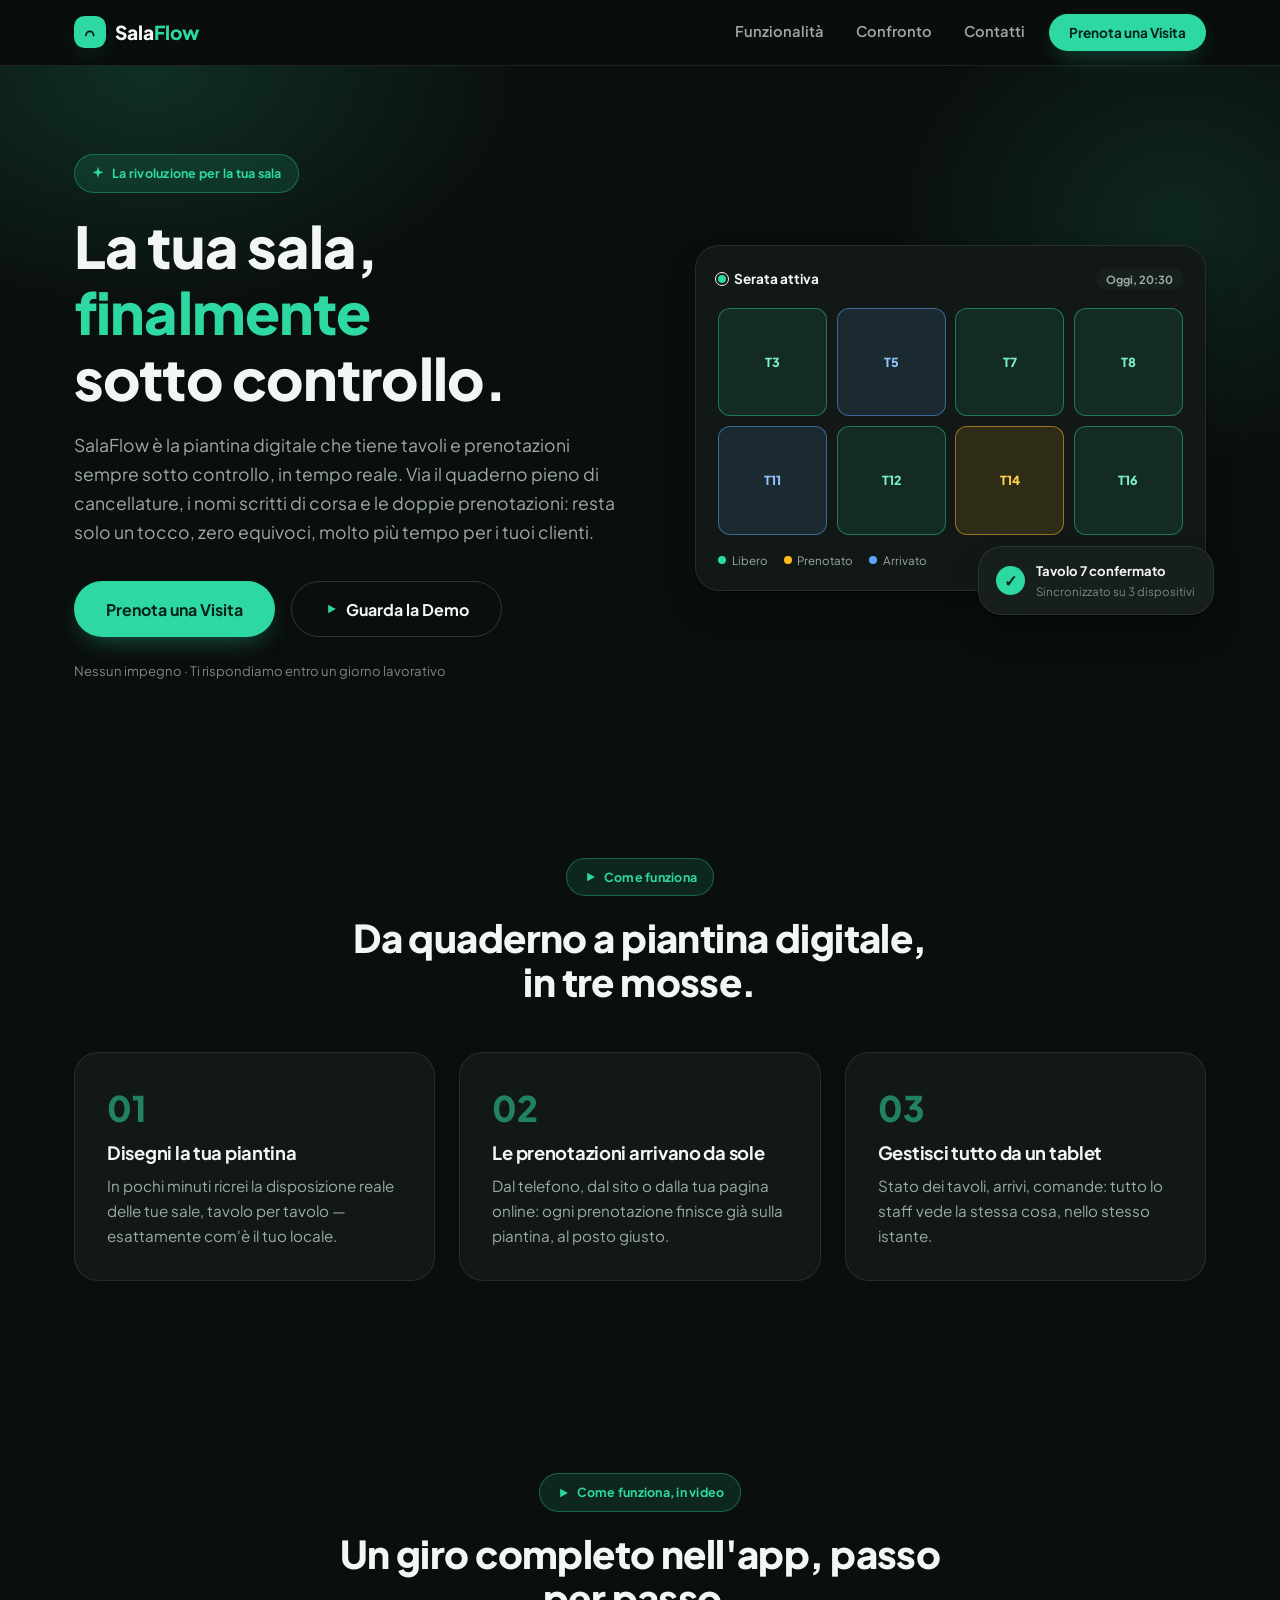
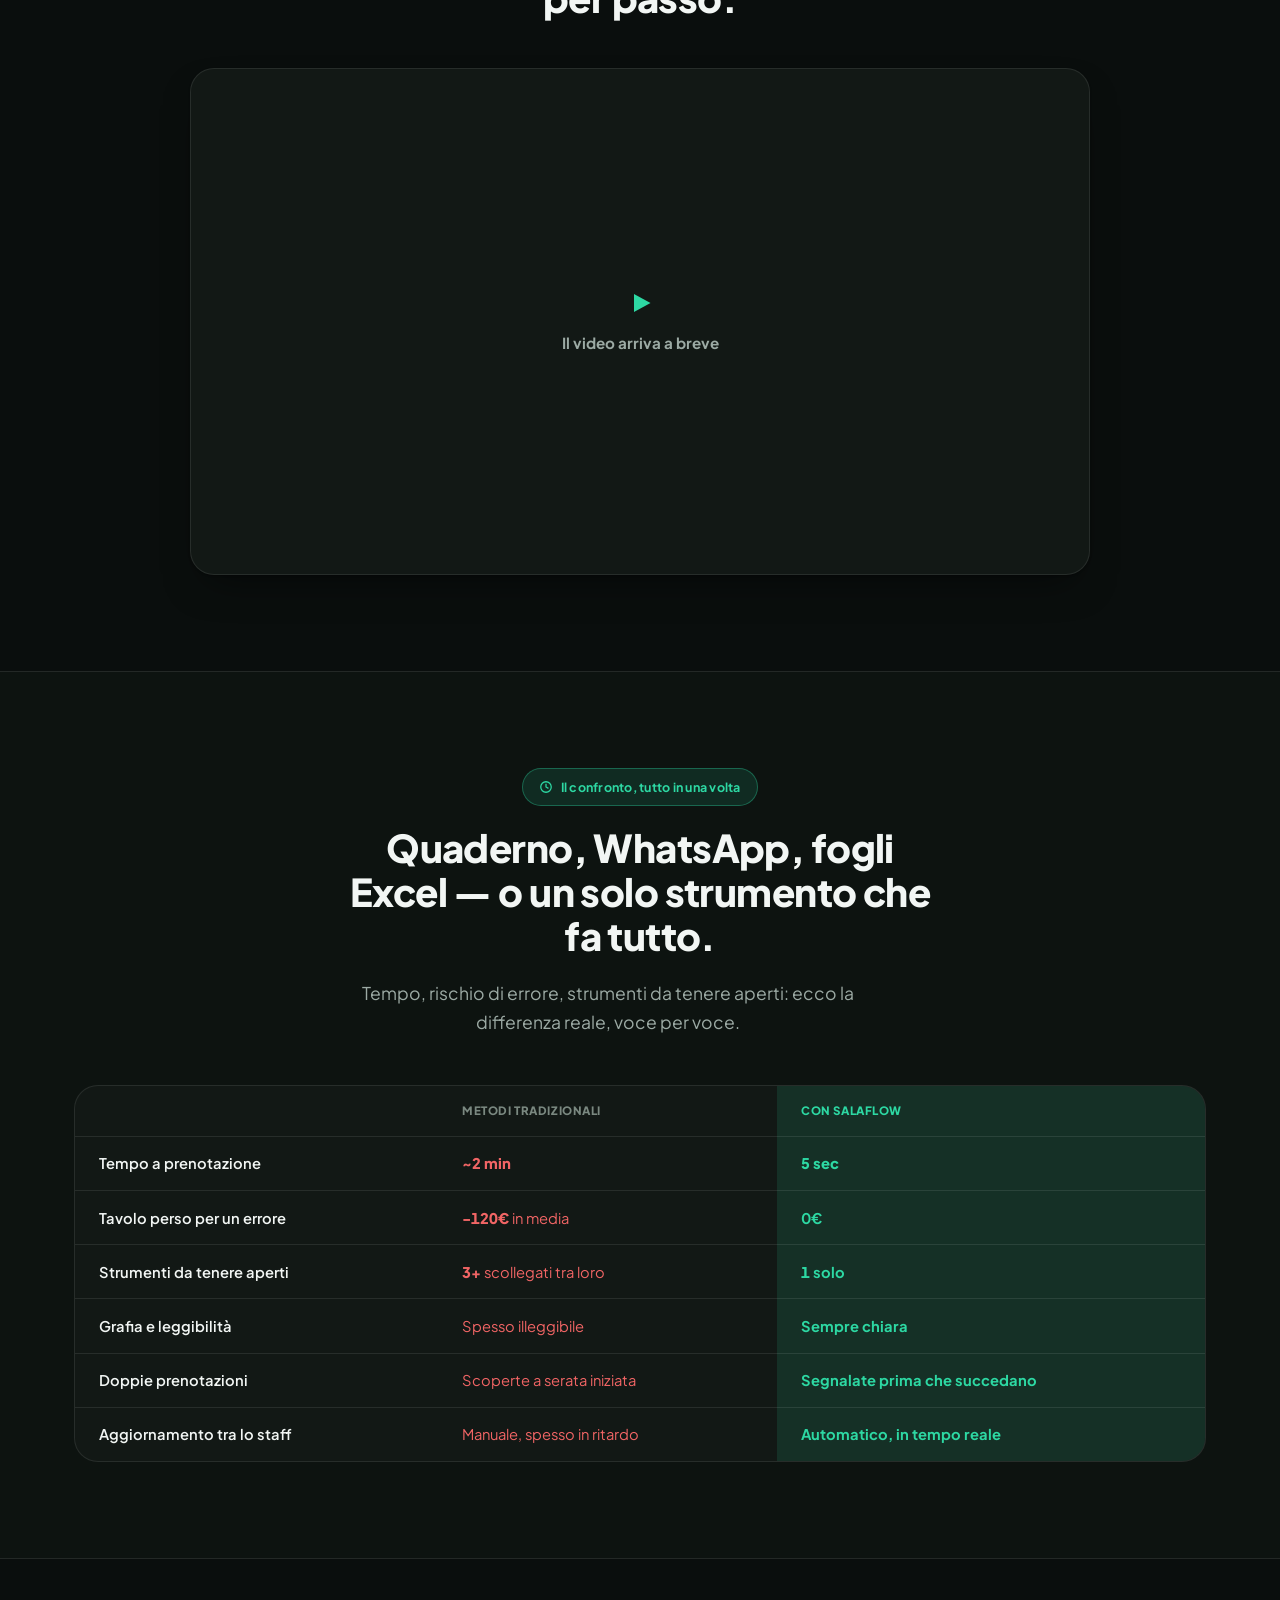
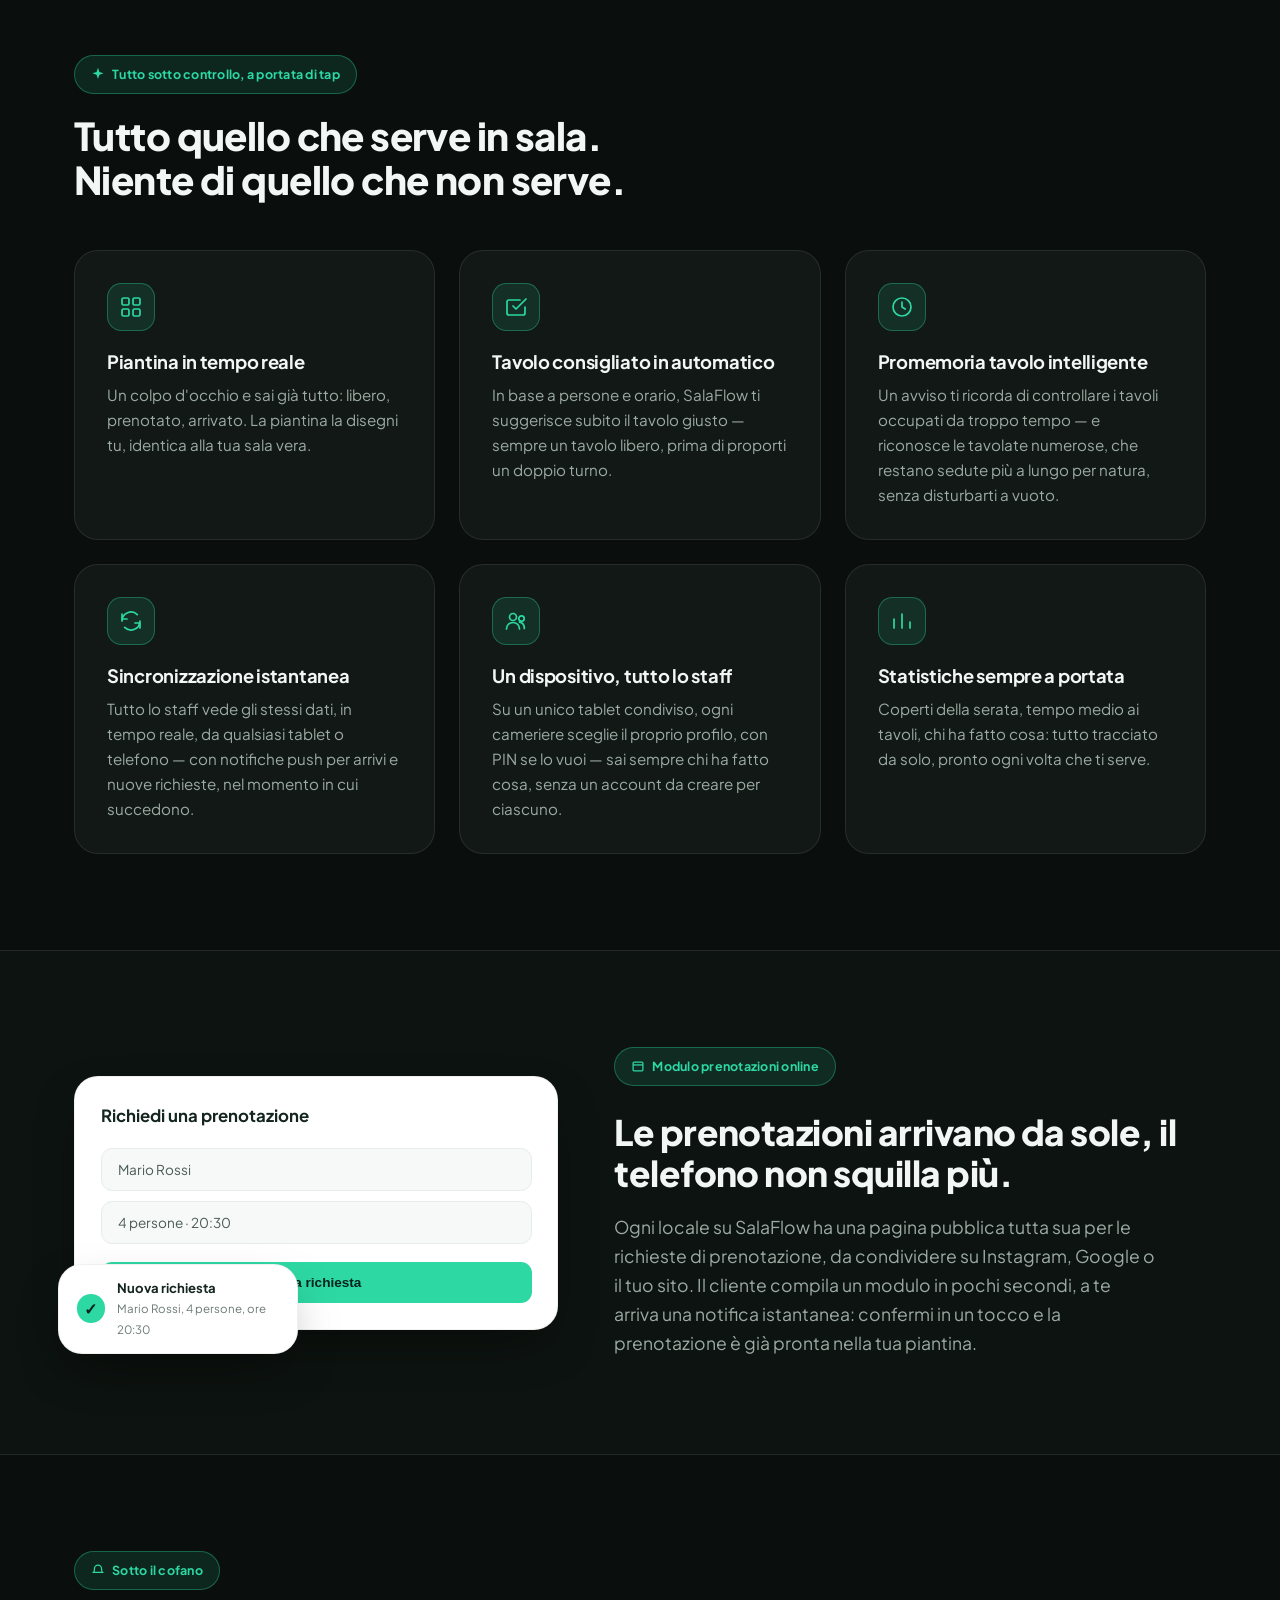
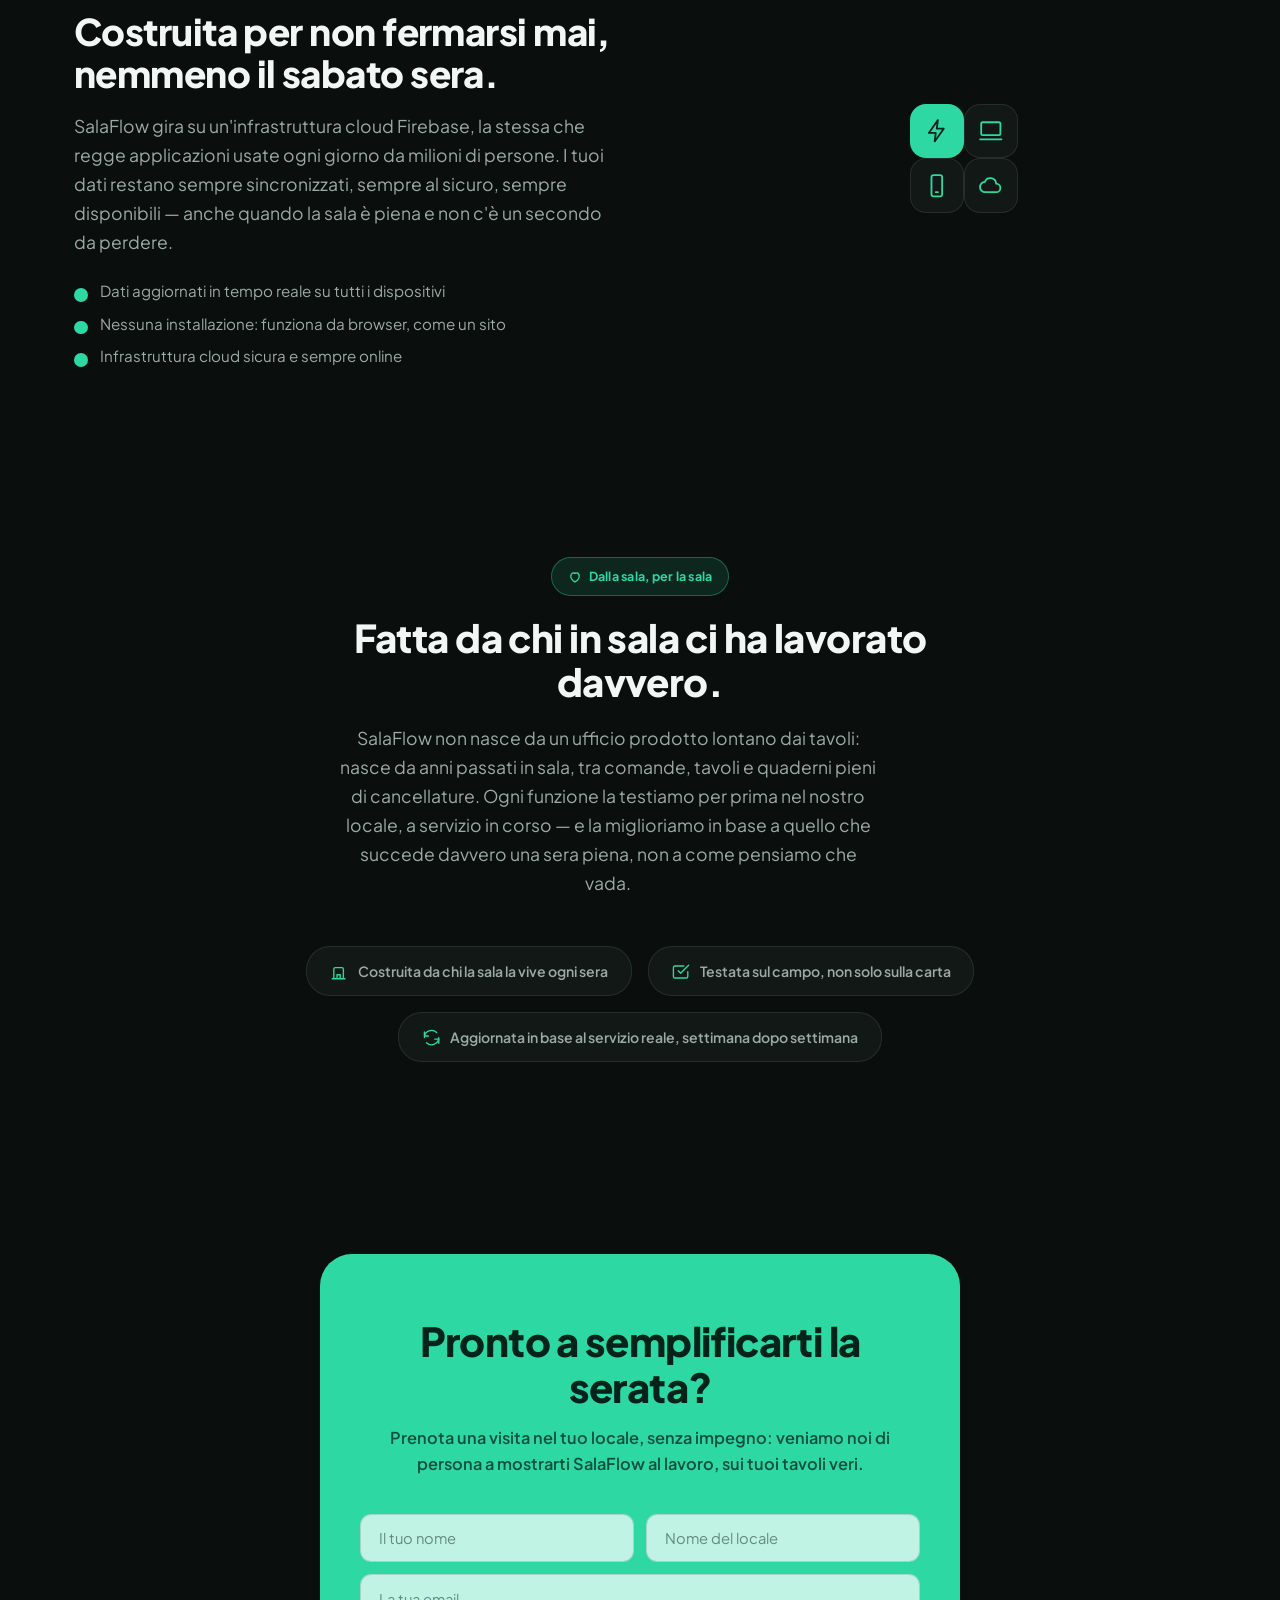
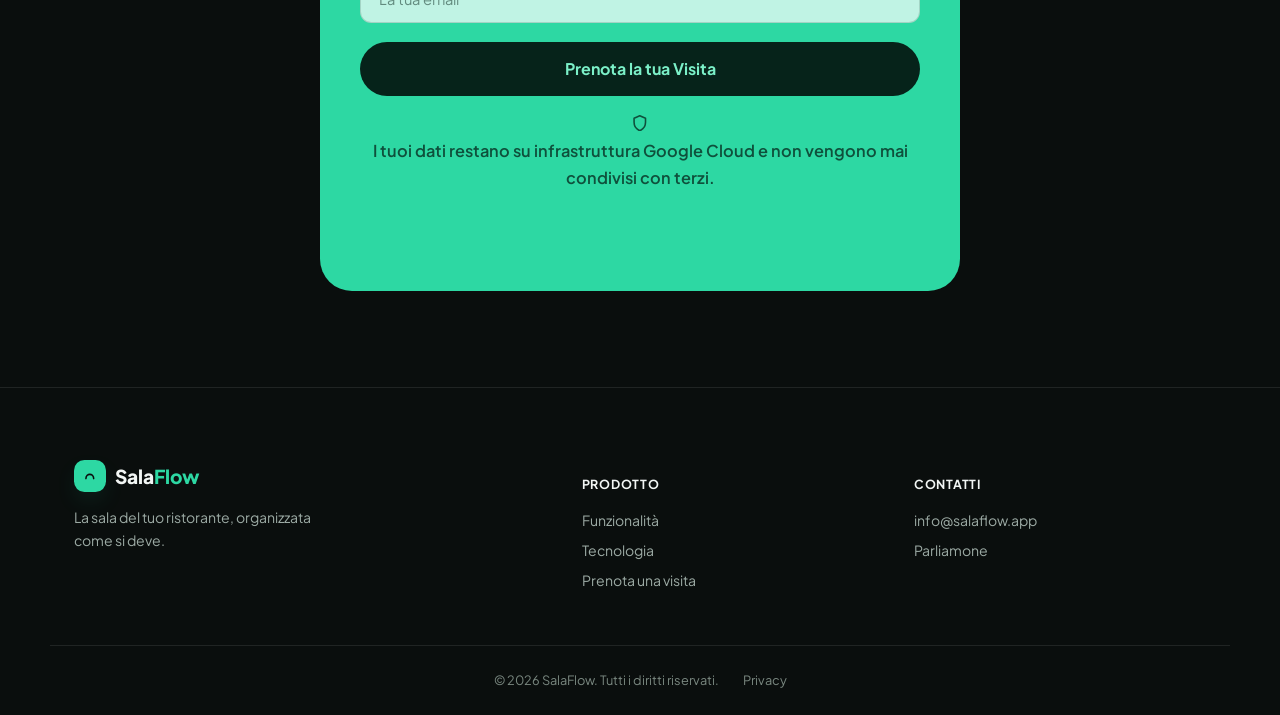
==== commit dbb4621e: "Aggiorna il titolo della sezione video demo Il video mostrerà il funzionamento dell'app passo per pa" ====
--- a/index.html
+++ b/index.html
@@ -171,8 +171,8 @@
 <section class="demo-video" id="video-demo">
     <div class="wrap">
         <div class="section-head section-head-center reveal">
-            <p class="pill-badge"><svg viewBox="0 0 20 20" fill="currentColor" width="14" height="14"><path d="M6 4l11 6-11 6V4z"/></svg> Guarda SalaFlow in azione</p>
-            <h2>Non solo a parole. Ecco com'è lavorare così.</h2>
+            <p class="pill-badge"><svg viewBox="0 0 20 20" fill="currentColor" width="14" height="14"><path d="M6 4l11 6-11 6V4z"/></svg> Come funziona, in video</p>
+            <h2>Un giro completo nell'app, passo per passo.</h2>
         </div>
 
         <!--
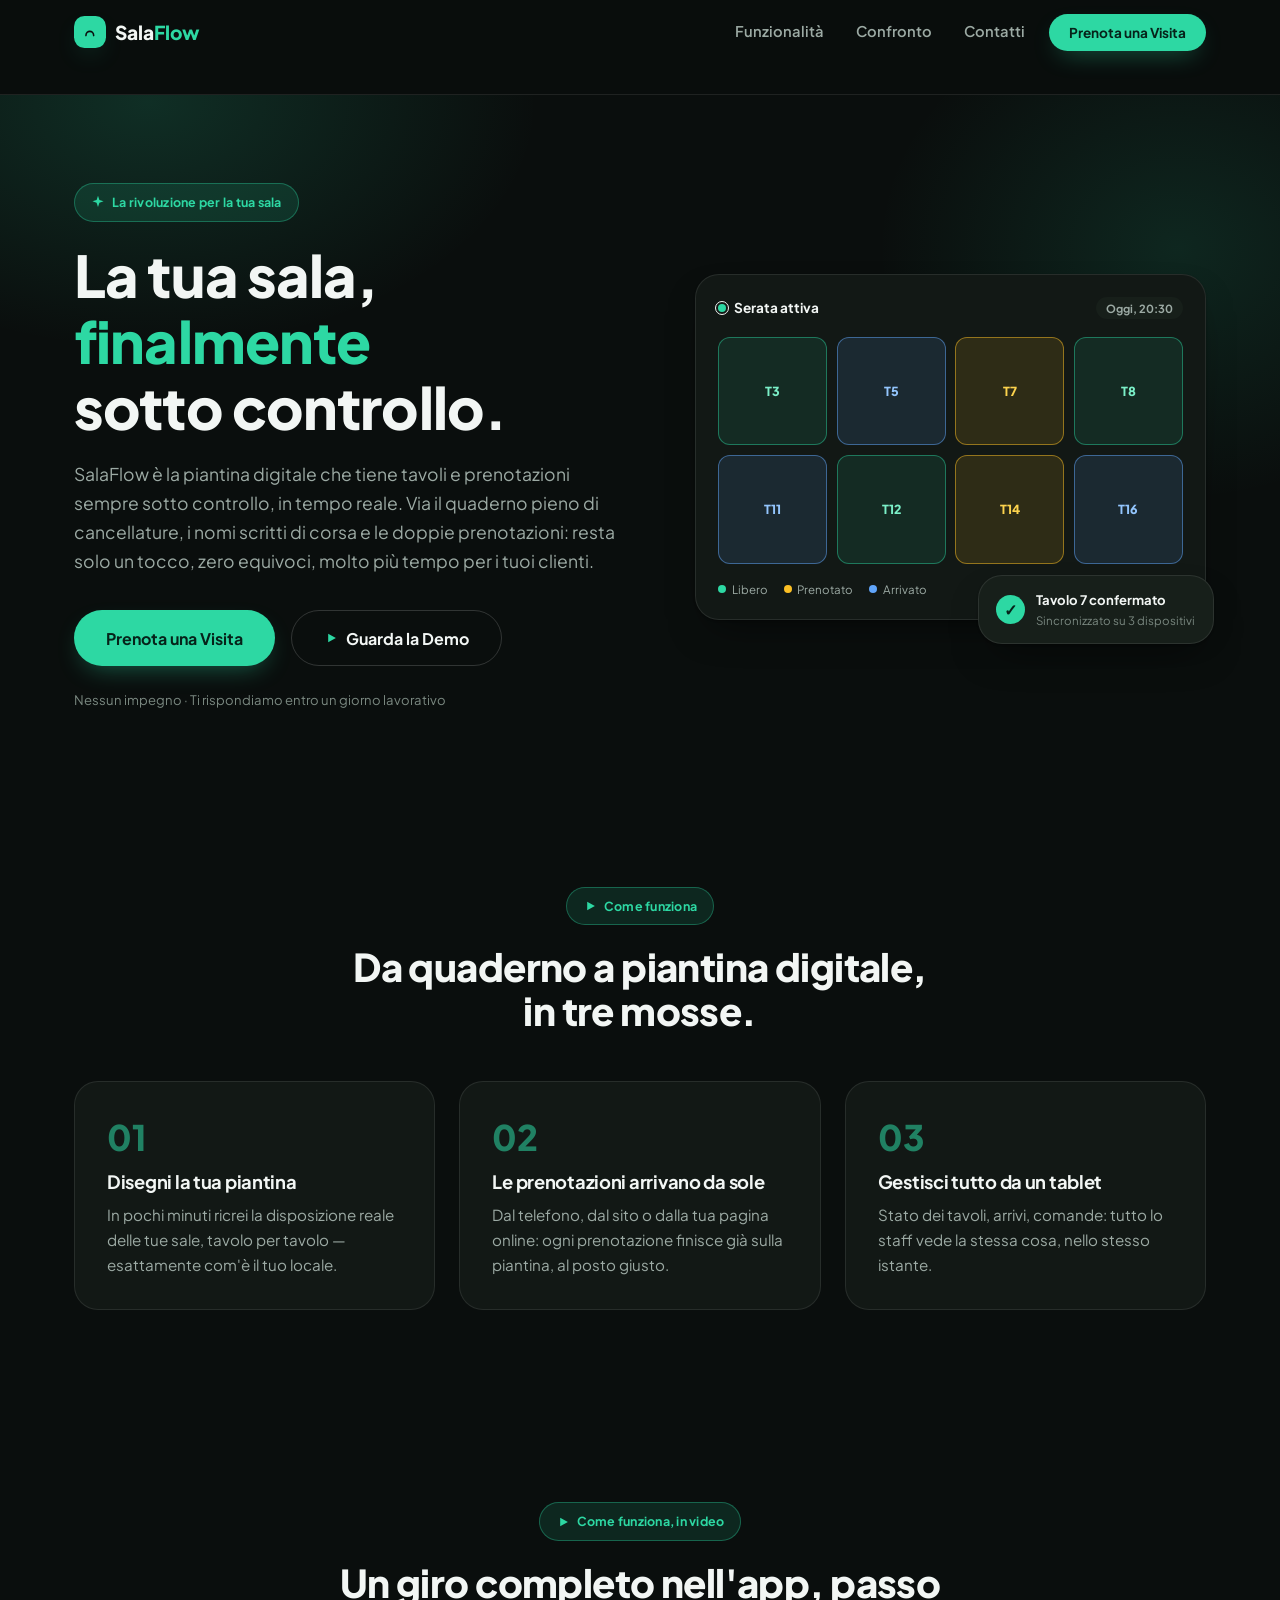
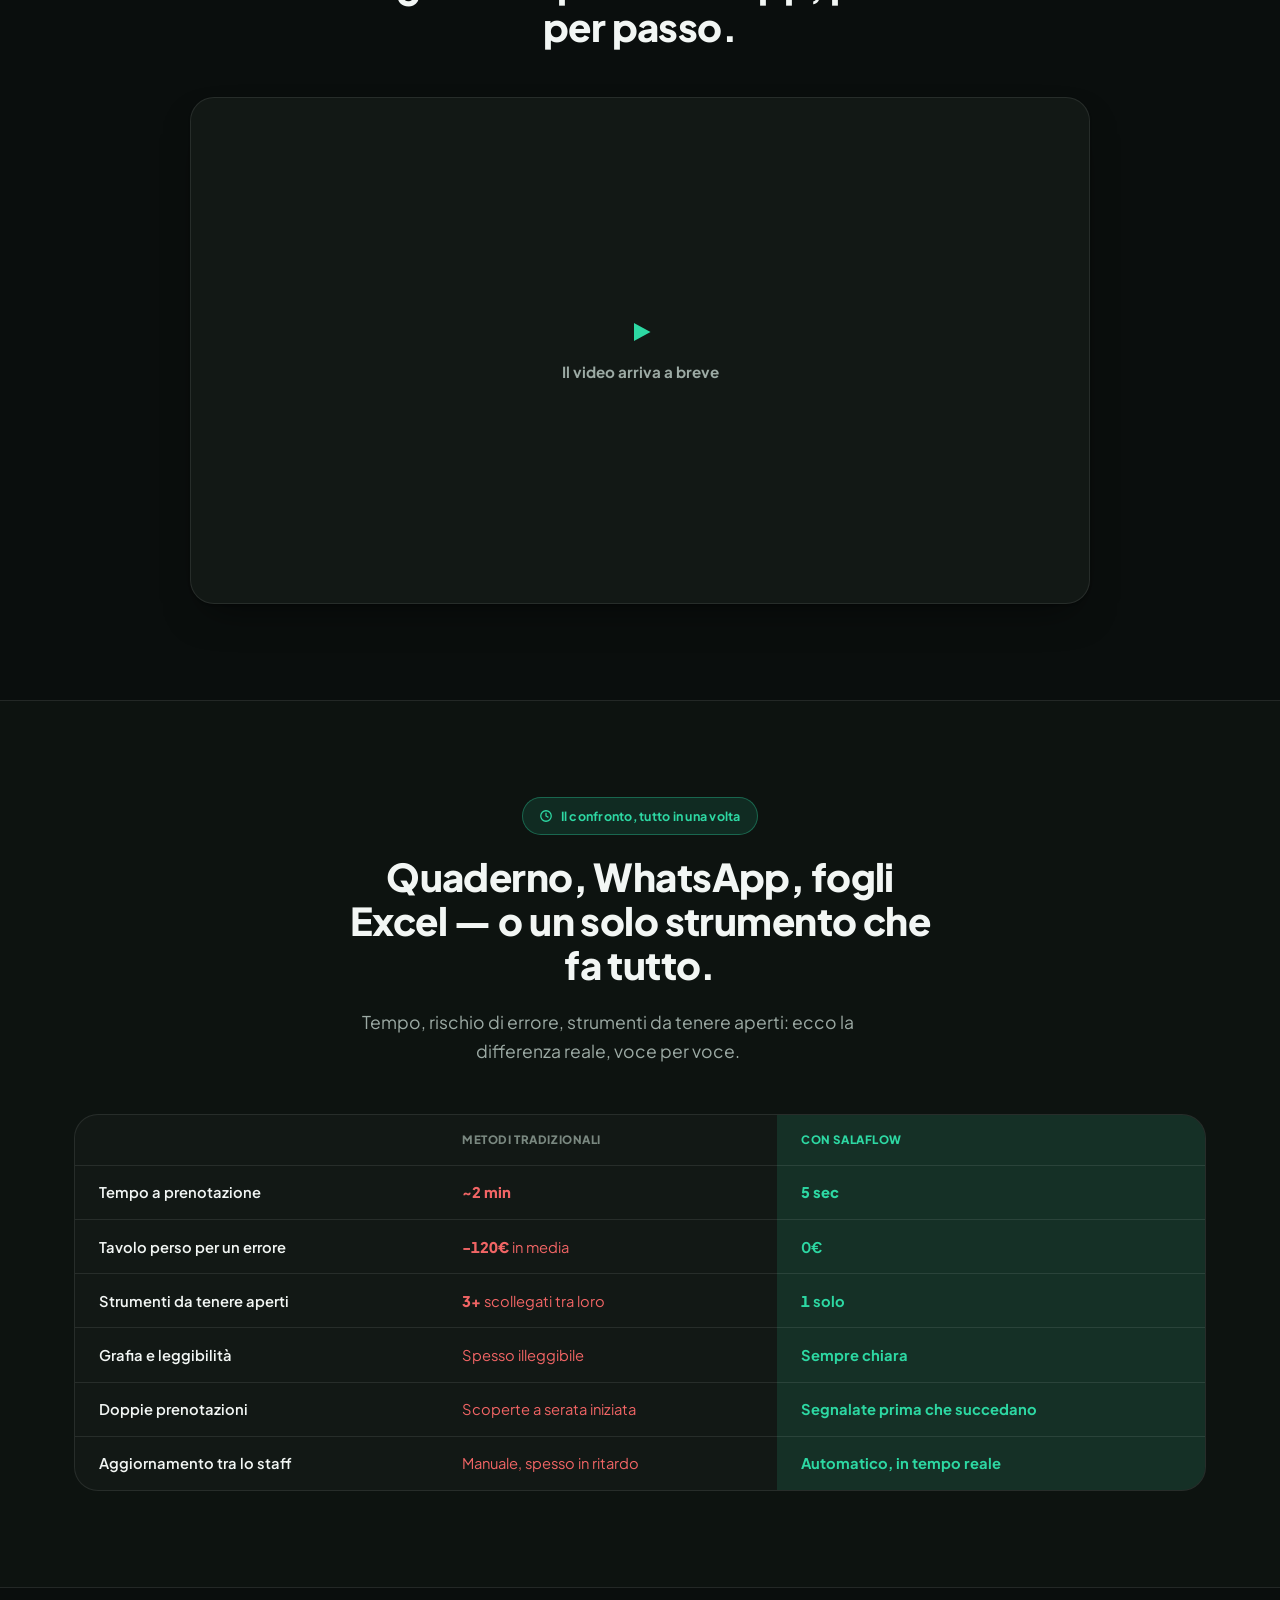
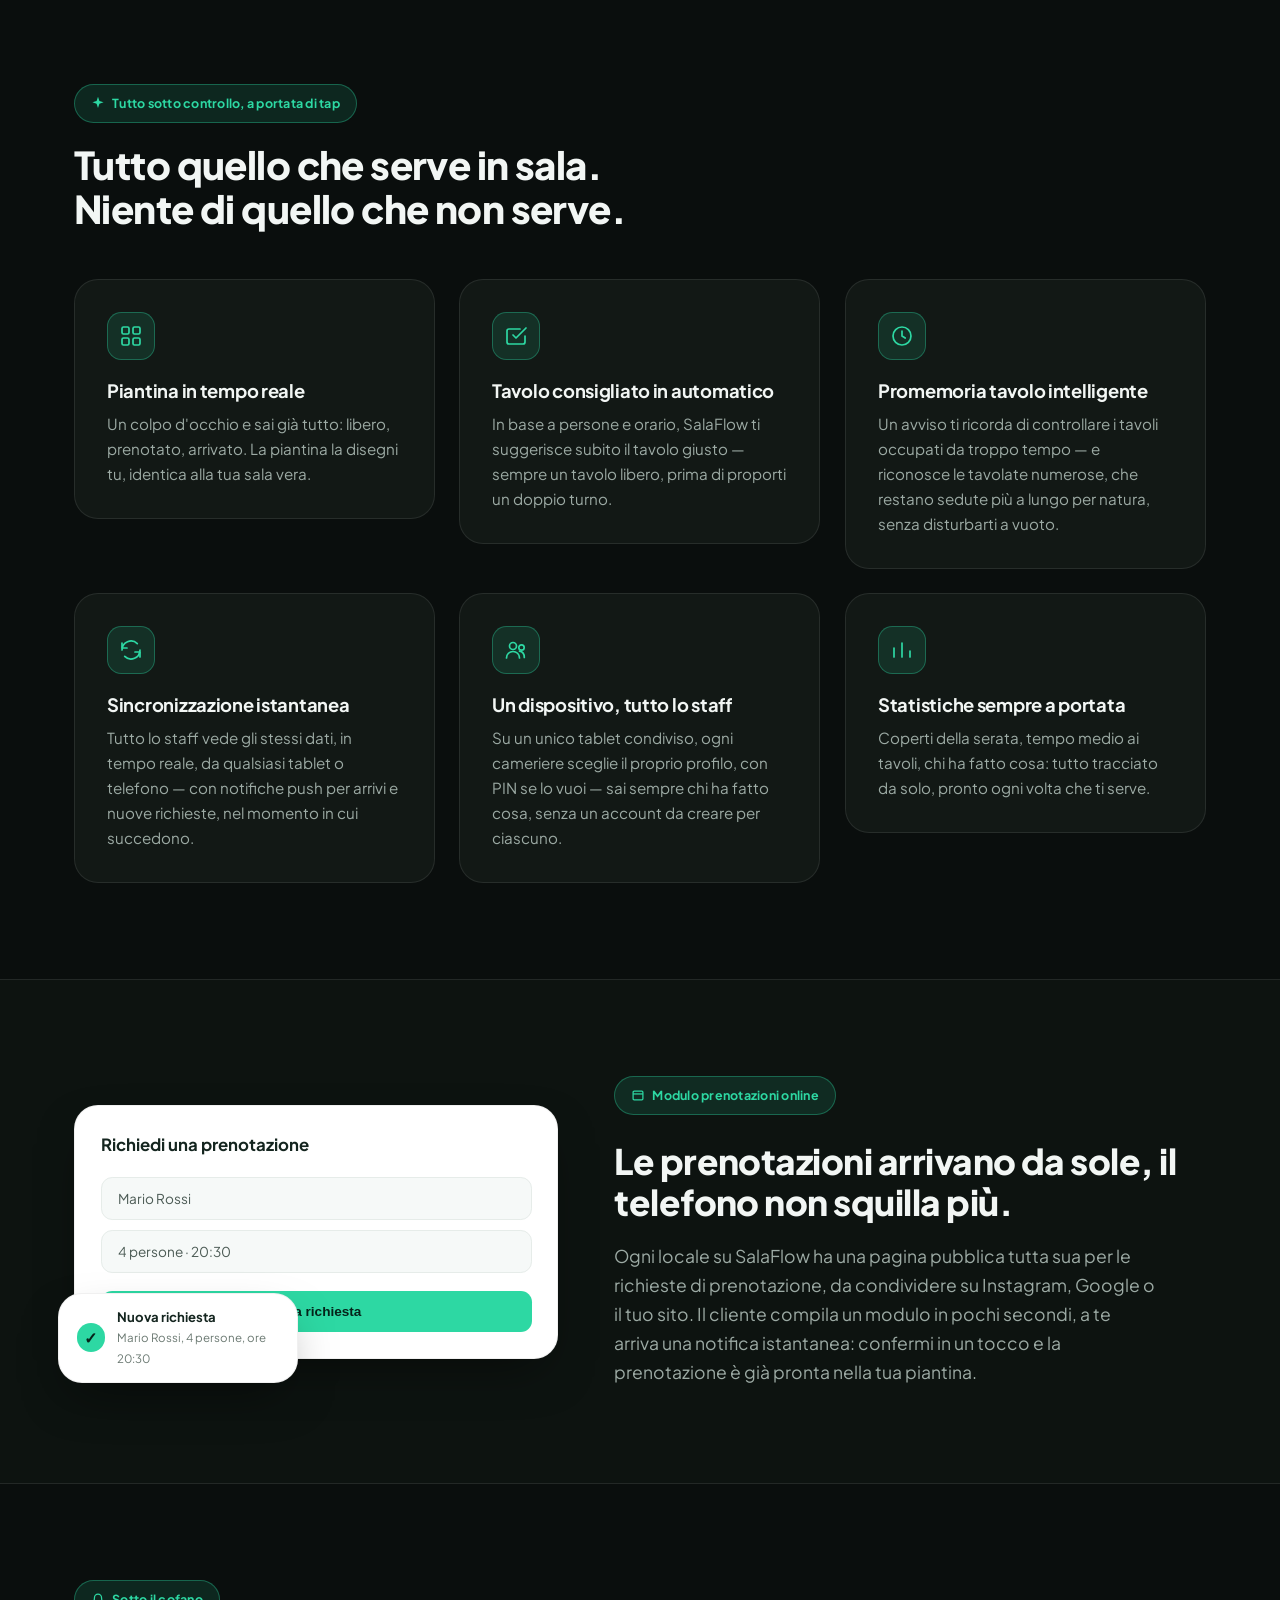
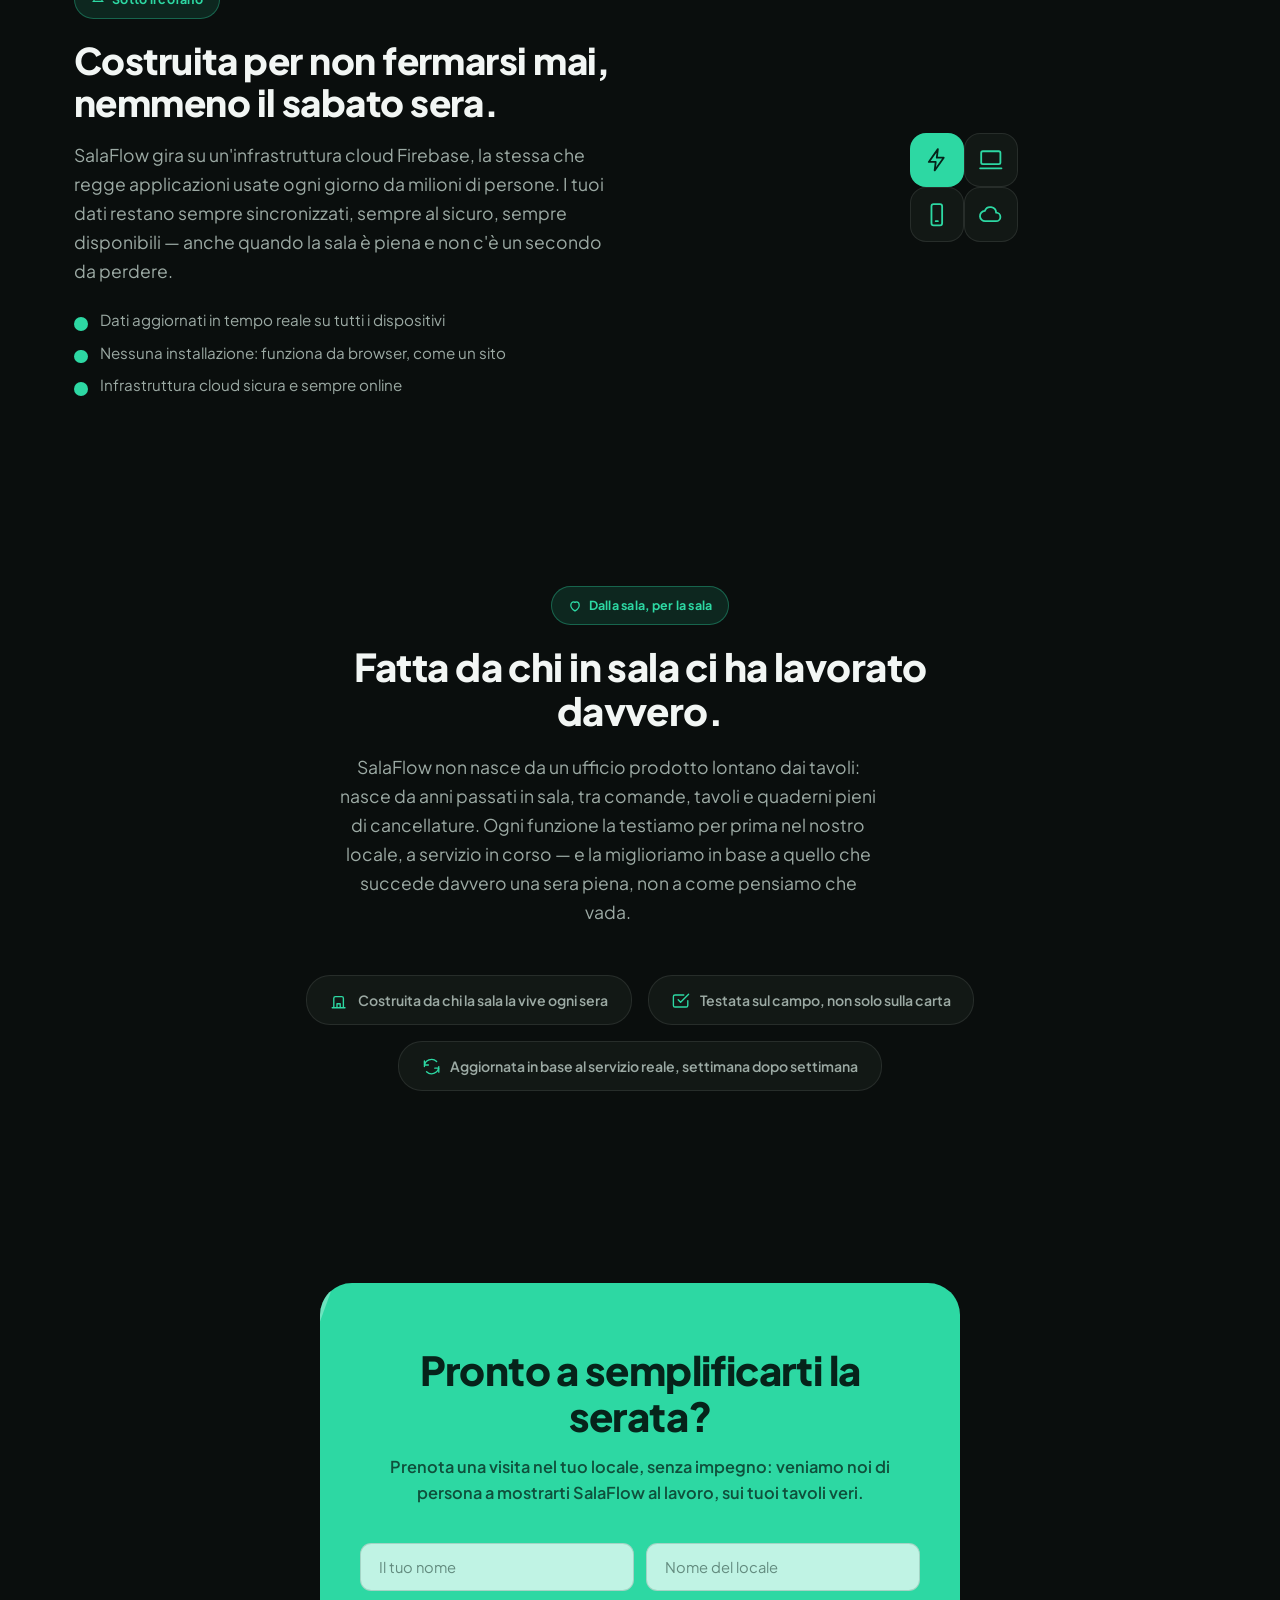
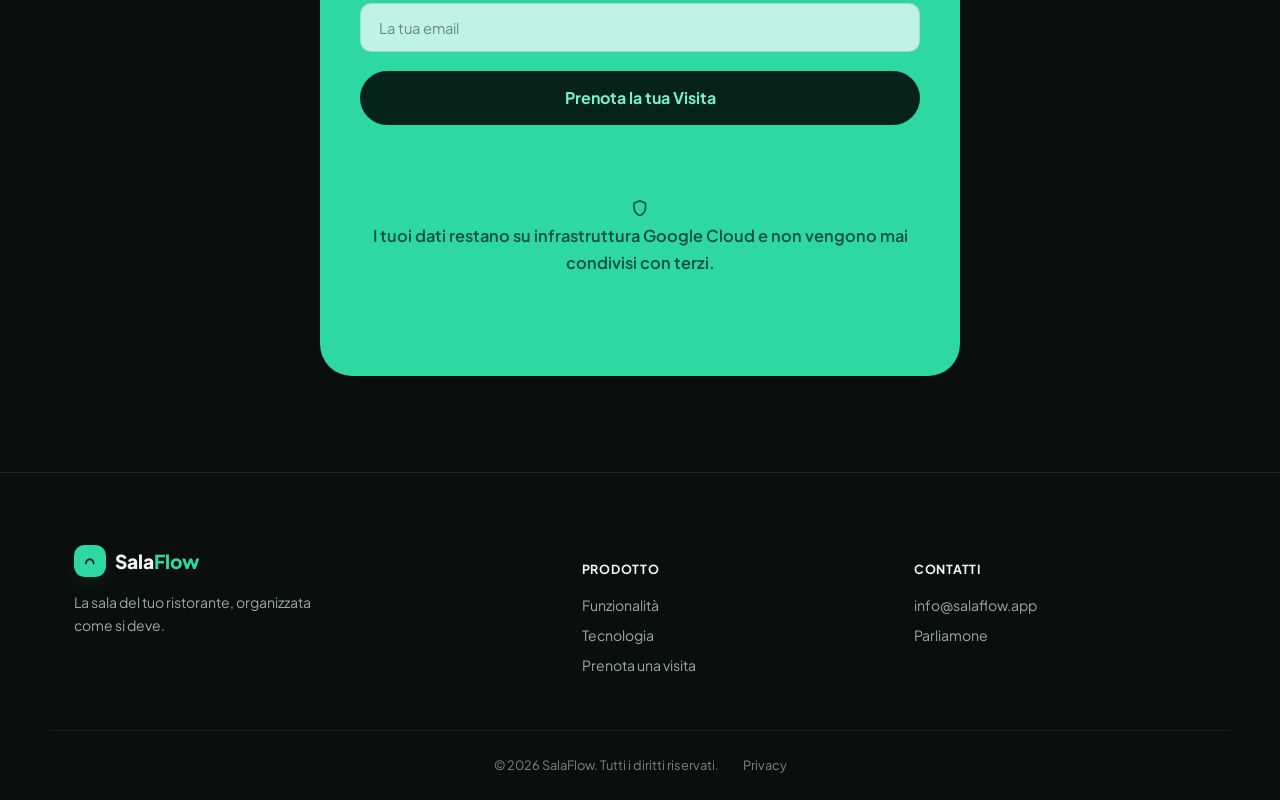
==== commit 3217ffa9: "Aggiunge micro-interazioni con i pattern di transitions.dev Menu mobile: apertura ad accordion (grid" ====
--- a/index.html
+++ b/index.html
@@ -71,10 +71,12 @@
         </button>
     </div>
     <div class="nav-mobile" id="navMobile">
-        <a href="#funzionalita">Funzionalità</a>
-        <a href="#confronto">Confronto</a>
-        <a href="#contatti">Contatti</a>
-        <a href="#demo" class="btn btn-primary">Prenota una Visita</a>
+        <div class="nav-mobile-inner">
+            <a href="#funzionalita">Funzionalità</a>
+            <a href="#confronto">Confronto</a>
+            <a href="#contatti">Contatti</a>
+            <a href="#demo" class="btn btn-primary">Prenota una Visita</a>
+        </div>
     </div>
 </header>
 
@@ -266,51 +268,69 @@
 
         <div class="features-grid">
             <article class="feature-card reveal">
-                <div class="feature-icon">
-                    <svg viewBox="0 0 24 24" fill="none" stroke="currentColor" stroke-width="1.7" stroke-linecap="round" stroke-linejoin="round"><rect x="3" y="3" width="7" height="7" rx="1.5"/><rect x="14" y="3" width="7" height="7" rx="1.5"/><rect x="3" y="14" width="7" height="7" rx="1.5"/><rect x="14" y="14" width="7" height="7" rx="1.5"/></svg>
-                </div>
-                <h3>Piantina in tempo reale</h3>
-                <p>Un colpo d'occhio e sai già tutto: libero, prenotato, arrivato. La piantina la disegni tu, identica alla tua sala vera.</p>
-            </article>
-
-            <article class="feature-card reveal">
-                <div class="feature-icon">
-                    <svg viewBox="0 0 24 24" fill="none" stroke="currentColor" stroke-width="1.7" stroke-linecap="round" stroke-linejoin="round"><path d="M9 11l3 3L22 4"/><path d="M21 12v6a2 2 0 0 1-2 2H5a2 2 0 0 1-2-2V7a2 2 0 0 1 2-2h11"/></svg>
-                </div>
-                <h3>Tavolo consigliato in automatico</h3>
-                <p>In base a persone e orario, SalaFlow ti suggerisce subito il tavolo giusto — sempre un tavolo libero, prima di proporti un doppio turno.</p>
-            </article>
-
-            <article class="feature-card reveal">
-                <div class="feature-icon">
-                    <svg viewBox="0 0 24 24" fill="none" stroke="currentColor" stroke-width="1.7" stroke-linecap="round" stroke-linejoin="round"><circle cx="12" cy="12" r="9"/><path d="M12 7v5l3.2 2"/></svg>
-                </div>
-                <h3>Promemoria tavolo intelligente</h3>
-                <p>Un avviso ti ricorda di controllare i tavoli occupati da troppo tempo — e riconosce le tavolate numerose, che restano sedute più a lungo per natura, senza disturbarti a vuoto.</p>
-            </article>
-
-            <article class="feature-card reveal">
-                <div class="feature-icon">
-                    <svg viewBox="0 0 24 24" fill="none" stroke="currentColor" stroke-width="1.7" stroke-linecap="round" stroke-linejoin="round"><path d="M21 12a9 9 0 0 1-15.3 6.4M3 12a9 9 0 0 1 15.3-6.4"/><path d="M3 5v5h5M21 19v-5h-5"/></svg>
-                </div>
-                <h3>Sincronizzazione istantanea</h3>
-                <p>Tutto lo staff vede gli stessi dati, in tempo reale, da qualsiasi tablet o telefono — con notifiche push per arrivi e nuove richieste, nel momento in cui succedono.</p>
-            </article>
-
-            <article class="feature-card reveal">
-                <div class="feature-icon">
-                    <svg viewBox="0 0 24 24" fill="none" stroke="currentColor" stroke-width="1.7" stroke-linecap="round" stroke-linejoin="round"><circle cx="9" cy="8" r="3.5"/><path d="M2.5 20c0-4 3-6.5 6.5-6.5S15.5 16 15.5 20"/><circle cx="17.5" cy="9.5" r="2.7"/><path d="M15.5 13.2c2.8.5 4.8 2.7 4.8 6.3"/></svg>
-                </div>
-                <h3>Un dispositivo, tutto lo staff</h3>
-                <p>Su un unico tablet condiviso, ogni cameriere sceglie il proprio profilo, con PIN se lo vuoi — sai sempre chi ha fatto cosa, senza un account da creare per ciascuno.</p>
-            </article>
-
-            <article class="feature-card reveal">
-                <div class="feature-icon">
-                    <svg viewBox="0 0 24 24" fill="none" stroke="currentColor" stroke-width="1.7" stroke-linecap="round" stroke-linejoin="round"><path d="M4 19V10M12 19V5M20 19v-6"/></svg>
-                </div>
-                <h3>Statistiche sempre a portata</h3>
-                <p>Coperti della serata, tempo medio ai tavoli, chi ha fatto cosa: tutto tracciato da solo, pronto ogni volta che ti serve.</p>
+                <div class="feature-card-inner">
+                    <div class="feature-icon">
+                        <svg viewBox="0 0 24 24" fill="none" stroke="currentColor" stroke-width="1.7" stroke-linecap="round" stroke-linejoin="round"><rect x="3" y="3" width="7" height="7" rx="1.5"/><rect x="14" y="3" width="7" height="7" rx="1.5"/><rect x="3" y="14" width="7" height="7" rx="1.5"/><rect x="14" y="14" width="7" height="7" rx="1.5"/></svg>
+                    </div>
+                    <h3>Piantina in tempo reale</h3>
+                    <p>Un colpo d'occhio e sai già tutto: libero, prenotato, arrivato. La piantina la disegni tu, identica alla tua sala vera.</p>
+                    <div class="feature-card-glare" aria-hidden="true"></div>
+                </div>
+            </article>
+
+            <article class="feature-card reveal">
+                <div class="feature-card-inner">
+                    <div class="feature-icon">
+                        <svg viewBox="0 0 24 24" fill="none" stroke="currentColor" stroke-width="1.7" stroke-linecap="round" stroke-linejoin="round"><path d="M9 11l3 3L22 4"/><path d="M21 12v6a2 2 0 0 1-2 2H5a2 2 0 0 1-2-2V7a2 2 0 0 1 2-2h11"/></svg>
+                    </div>
+                    <h3>Tavolo consigliato in automatico</h3>
+                    <p>In base a persone e orario, SalaFlow ti suggerisce subito il tavolo giusto — sempre un tavolo libero, prima di proporti un doppio turno.</p>
+                    <div class="feature-card-glare" aria-hidden="true"></div>
+                </div>
+            </article>
+
+            <article class="feature-card reveal">
+                <div class="feature-card-inner">
+                    <div class="feature-icon">
+                        <svg viewBox="0 0 24 24" fill="none" stroke="currentColor" stroke-width="1.7" stroke-linecap="round" stroke-linejoin="round"><circle cx="12" cy="12" r="9"/><path d="M12 7v5l3.2 2"/></svg>
+                    </div>
+                    <h3>Promemoria tavolo intelligente</h3>
+                    <p>Un avviso ti ricorda di controllare i tavoli occupati da troppo tempo — e riconosce le tavolate numerose, che restano sedute più a lungo per natura, senza disturbarti a vuoto.</p>
+                    <div class="feature-card-glare" aria-hidden="true"></div>
+                </div>
+            </article>
+
+            <article class="feature-card reveal">
+                <div class="feature-card-inner">
+                    <div class="feature-icon">
+                        <svg viewBox="0 0 24 24" fill="none" stroke="currentColor" stroke-width="1.7" stroke-linecap="round" stroke-linejoin="round"><path d="M21 12a9 9 0 0 1-15.3 6.4M3 12a9 9 0 0 1 15.3-6.4"/><path d="M3 5v5h5M21 19v-5h-5"/></svg>
+                    </div>
+                    <h3>Sincronizzazione istantanea</h3>
+                    <p>Tutto lo staff vede gli stessi dati, in tempo reale, da qualsiasi tablet o telefono — con notifiche push per arrivi e nuove richieste, nel momento in cui succedono.</p>
+                    <div class="feature-card-glare" aria-hidden="true"></div>
+                </div>
+            </article>
+
+            <article class="feature-card reveal">
+                <div class="feature-card-inner">
+                    <div class="feature-icon">
+                        <svg viewBox="0 0 24 24" fill="none" stroke="currentColor" stroke-width="1.7" stroke-linecap="round" stroke-linejoin="round"><circle cx="9" cy="8" r="3.5"/><path d="M2.5 20c0-4 3-6.5 6.5-6.5S15.5 16 15.5 20"/><circle cx="17.5" cy="9.5" r="2.7"/><path d="M15.5 13.2c2.8.5 4.8 2.7 4.8 6.3"/></svg>
+                    </div>
+                    <h3>Un dispositivo, tutto lo staff</h3>
+                    <p>Su un unico tablet condiviso, ogni cameriere sceglie il proprio profilo, con PIN se lo vuoi — sai sempre chi ha fatto cosa, senza un account da creare per ciascuno.</p>
+                    <div class="feature-card-glare" aria-hidden="true"></div>
+                </div>
+            </article>
+
+            <article class="feature-card reveal">
+                <div class="feature-card-inner">
+                    <div class="feature-icon">
+                        <svg viewBox="0 0 24 24" fill="none" stroke="currentColor" stroke-width="1.7" stroke-linecap="round" stroke-linejoin="round"><path d="M4 19V10M12 19V5M20 19v-6"/></svg>
+                    </div>
+                    <h3>Statistiche sempre a portata</h3>
+                    <p>Coperti della serata, tempo medio ai tavoli, chi ha fatto cosa: tutto tracciato da solo, pronto ogni volta che ti serve.</p>
+                    <div class="feature-card-glare" aria-hidden="true"></div>
+                </div>
             </article>
         </div>
     </div>
@@ -424,7 +444,12 @@
                 <input type="email" name="email" placeholder="La tua email" required aria-label="La tua email">
                 <button type="submit" class="btn btn-dark btn-lg">Prenota la tua Visita</button>
             </form>
-            <p class="form-feedback" id="demoFeedback" hidden></p>
+            <p class="form-feedback" id="demoFeedback" hidden>
+                <span class="t-success-check" data-state="out" aria-hidden="true">
+                    <svg viewBox="0 0 24 24" fill="none" width="20" height="20"><path d="M5 12.5l4.5 4.5L19 7.5" stroke="currentColor" stroke-width="2.5" stroke-linecap="round" stroke-linejoin="round"/></svg>
+                </span>
+                <span id="demoFeedbackText"></span>
+            </p>
             <p class="data-trust-note"><svg viewBox="0 0 20 20" fill="none" stroke="currentColor" stroke-width="1.8" stroke-linecap="round" stroke-linejoin="round"><path d="M10 2l6.5 2.8v4.7c0 4.3-2.8 8-6.5 9.5-3.7-1.5-6.5-5.2-6.5-9.5V4.8L10 2z"/></svg> I tuoi dati restano su infrastruttura Google Cloud e non vengono mai condivisi con terzi.</p>
         </div>
     </div>
--- a/styles.css
+++ b/styles.css
@@ -33,6 +33,36 @@
     --shadow-accent: 0 10px 26px -10px rgba(45, 216, 163, 0.45);
 
     color-scheme: dark;
+
+    /* ---------- Motion tokens (transitions.dev) ---------- */
+    --ease-smooth-out: cubic-bezier(0.22, 1, 0.36, 1);
+    --icon-swap-dur: 250ms;
+    --icon-swap-ease: ease-in-out;
+    --acc-expand: 250ms;
+    --acc-collapse: 250ms;
+    --acc-ease: cubic-bezier(0.22, 1, 0.36, 1);
+    --blur-small: 2px;
+    --tilt-perspective: 1000px;
+    --tilt-return: 1000ms;
+    --tilt-return-ease: cubic-bezier(0.22, 1, 0.36, 1);
+    --tilt-follow: 400ms;
+    --tilt-follow-ease: cubic-bezier(0.22, 1, 0.36, 1);
+    --tilt-glare-opacity: 0.32;
+    --tilt-glare-fade: 300ms;
+    --check-opacity-dur: 500ms;
+    --check-rotate-dur: 500ms;
+    --check-rotate-from: 80deg;
+    --check-bob-dur: 500ms;
+    --check-y-amount: 40px;
+    --check-blur-dur: 500ms;
+    --check-blur-from: 10px;
+    --check-path-dur: 500ms;
+    --check-path-delay: 80ms;
+    --check-ease-out: cubic-bezier(0.22, 1, 0.36, 1);
+    --check-ease-bob: cubic-bezier(0.34, 1.35, 0.64, 1);
+    --toast-open: 350ms;
+    --toast-close: 250ms;
+    --toast-ease: cubic-bezier(0.22, 1, 0.36, 1);
 }
 
 * { box-sizing: border-box; }
@@ -177,11 +207,45 @@
 }
 .nav-links a:hover::after { right: 0; }
 .nav-toggle { display: none; flex-direction: column; align-items: center; justify-content: center; gap: 4px; min-width: 44px; min-height: 44px; background: none; border: none; cursor: pointer; }
-.nav-toggle span { width: 22px; height: 2px; background: var(--ink); border-radius: 2px; }
-.nav-mobile { display: none; flex-direction: column; gap: 0.25rem; padding: 0.5rem 1.5rem 1.25rem; border-top: 1px solid var(--border); }
-.nav-mobile a { padding: 0.7rem 0; font-weight: 600; color: var(--ink-soft); }
-.nav-mobile .btn { margin-top: 0.5rem; }
-.nav-mobile.open { display: flex; }
+.nav-toggle span {
+    width: 22px; height: 2px; background: var(--ink); border-radius: 2px;
+    transition: transform var(--icon-swap-dur) var(--icon-swap-ease), opacity var(--icon-swap-dur) var(--icon-swap-ease);
+}
+/* Il pulsante espone già aria-expanded via script.js: lo stesso
+   attributo che serve per l'accessibilità pilota anche il morph
+   dell'icona, senza bisogno di una classe JS in più. */
+.nav-toggle[aria-expanded="true"] span:nth-child(1) { transform: translateY(6px) rotate(45deg); }
+.nav-toggle[aria-expanded="true"] span:nth-child(2) { opacity: 0; }
+.nav-toggle[aria-expanded="true"] span:nth-child(3) { transform: translateY(-6px) rotate(-45deg); }
+@media (prefers-reduced-motion: reduce) { .nav-toggle span { transition: none; } }
+
+/* Altezza animata via grid-template-rows 0fr -> 1fr: nessuna
+   misura JS, e il contenuto di qualsiasi altezza si apre pulito. */
+.nav-mobile {
+    display: grid;
+    grid-template-rows: 0fr;
+    transition: grid-template-rows var(--acc-collapse) var(--acc-ease);
+}
+.nav-mobile.open {
+    grid-template-rows: 1fr;
+    transition: grid-template-rows var(--acc-expand) var(--acc-ease);
+}
+.nav-mobile-inner {
+    overflow: hidden;
+    display: flex; flex-direction: column; gap: 0.25rem;
+    padding: 0.5rem 1.5rem 1.25rem; border-top: 1px solid var(--border);
+    opacity: 0; filter: blur(var(--blur-small));
+    transition: opacity var(--acc-collapse) var(--acc-ease), filter var(--acc-collapse) var(--acc-ease);
+}
+.nav-mobile.open .nav-mobile-inner {
+    opacity: 1; filter: blur(0);
+    transition: opacity var(--acc-expand) var(--acc-ease), filter var(--acc-expand) var(--acc-ease);
+}
+.nav-mobile-inner a { padding: 0.7rem 0; font-weight: 600; color: var(--ink-soft); }
+.nav-mobile-inner .btn { margin-top: 0.5rem; }
+@media (prefers-reduced-motion: reduce) {
+    .nav-mobile, .nav-mobile-inner { transition: none; }
+}
 
 /* ---------- Hero ---------- */
 .hero { position: relative; padding: 5.5rem 0 5rem; overflow: hidden; }
@@ -308,14 +372,31 @@
 /* ---------- Features ---------- */
 .features { padding: 6rem 0; }
 .features-grid { display: grid; grid-template-columns: repeat(3, 1fr); gap: 1.5rem; }
-.feature-card {
+/* .feature-card è l'area di rilevamento del puntatore (piatta,
+   non ruota mai — vedi card hover tilt di transitions-dev):
+   l'aspetto visivo e il tilt 3D vivono tutti su .feature-card-inner. */
+.feature-card:hover .feature-card-inner { box-shadow: var(--shadow-card); border-color: var(--accent-border); }
+.feature-card-inner {
+    position: relative;
     padding: 2rem;
     background: var(--surface);
     border: 1px solid var(--border);
     border-radius: var(--radius-lg);
-    transition: transform 0.3s cubic-bezier(0.34, 1.56, 0.64, 1), box-shadow 0.3s ease, border-color 0.3s ease;
-}
-.feature-card:hover { transform: translateY(-4px); box-shadow: var(--shadow-card); border-color: var(--accent-border); }
+    overflow: hidden;
+    transform: perspective(var(--tilt-perspective)) rotateX(var(--tilt-rx, 0deg)) rotateY(var(--tilt-ry, 0deg));
+    transition: box-shadow 0.3s ease, border-color 0.3s ease, transform var(--tilt-return) var(--tilt-return-ease);
+    will-change: transform;
+}
+.feature-card-inner.is-tilting { transition: box-shadow 0.3s ease, border-color 0.3s ease, transform var(--tilt-follow) var(--tilt-follow-ease); }
+.feature-card-glare {
+    position: absolute; inset: 0; pointer-events: none; opacity: 0;
+    mix-blend-mode: screen;
+    background:
+        radial-gradient(circle 95px at var(--tilt-gx, 50%) var(--tilt-gy, 50%), rgba(255,255,255,0.32), rgba(255,255,255,0.04) 52%, rgba(255,255,255,0) 84%),
+        radial-gradient(circle 200px at var(--tilt-gx, 50%) var(--tilt-gy, 50%), rgba(255,255,255,0.14), rgba(255,255,255,0) 78%);
+    transition: opacity var(--tilt-glare-fade) var(--ease-smooth-out);
+}
+.feature-card:hover .feature-card-glare { opacity: var(--tilt-glare-opacity); }
 .feature-icon {
     width: 3rem; height: 3rem; border-radius: 0.9rem;
     background: var(--accent-soft); border: 1px solid var(--accent-border);
@@ -328,6 +409,9 @@
 .feature-icon svg { width: 1.5rem; height: 1.5rem; }
 .feature-card h3 { font-size: 1.15rem; font-weight: 700; margin-bottom: 0.6rem; }
 .feature-card p { color: var(--ink-soft); font-size: 0.95rem; }
+@media (prefers-reduced-motion: reduce) {
+    .feature-card-inner { transform: none !important; transition: box-shadow 0.3s ease, border-color 0.3s ease; }
+}
 
 /* ---------- Sito prenotazioni pubblico ---------- */
 .booking-site { padding: 6rem 0; background: var(--bg-alt); border-top: 1px solid var(--border); border-bottom: 1px solid var(--border); }
@@ -408,8 +492,49 @@
 .demo-form input:focus { outline: none; border-color: #06231a; box-shadow: 0 0 0 3px rgba(6, 35, 26, 0.25); }
 .demo-form input[name="email"] { grid-column: span 2; }
 .demo-form .btn { grid-column: span 2; margin-top: 0.4rem; }
-.form-feedback { margin-top: 1rem; font-weight: 700; font-size: 0.9rem; }
+.form-feedback { margin-top: 1rem; font-weight: 700; font-size: 0.9rem; display: flex; align-items: flex-start; gap: 0.5rem; text-align: left; }
+.form-feedback .t-success-check { margin-top: 0.15rem; }
 .cta-final-block .form-feedback { color: #06231a; }
+/* Segno di spunta animato (fade + rotate + bob + stroke-draw)
+   quando il form viene inviato con successo. */
+.t-success-check {
+    display: inline-block; flex: none;
+    transform-origin: center; opacity: 0;
+    will-change: transform, opacity, filter;
+}
+.t-success-check svg { display: block; overflow: visible; }
+.t-success-check svg path {
+    stroke-dasharray: 20;
+    stroke-dashoffset: 20;
+}
+.t-success-check[data-state="in"] {
+    animation:
+        t-check-fade   var(--check-opacity-dur) var(--check-ease-out) forwards,
+        t-check-rotate var(--check-rotate-dur)  var(--check-ease-out) forwards,
+        t-check-blur   var(--check-blur-dur)    var(--check-ease-out) forwards,
+        t-check-bob    var(--check-bob-dur)     var(--check-ease-bob) forwards;
+}
+.t-success-check[data-state="in"] svg path {
+    animation: t-check-draw var(--check-path-dur) var(--check-ease-out) var(--check-path-delay) forwards;
+}
+@keyframes t-check-fade { from { opacity: 0; } to { opacity: 1; } }
+@keyframes t-check-rotate {
+    from { transform: rotate(var(--check-rotate-from)); }
+    to   { transform: rotate(0deg); }
+}
+@keyframes t-check-blur {
+    from { filter: blur(var(--check-blur-from)); }
+    to   { filter: blur(0); }
+}
+@keyframes t-check-bob {
+    from { translate: 0 calc(var(--check-y-amount) * 0.3); }
+    to   { translate: 0 0; }
+}
+@keyframes t-check-draw { to { stroke-dashoffset: 0; } }
+@media (prefers-reduced-motion: reduce) {
+    .t-success-check { animation: none !important; opacity: 1; }
+    .t-success-check svg path { animation: none !important; stroke-dashoffset: 0 !important; }
+}
 .data-trust-note {
     margin-top: 1.1rem; display: flex; flex-direction: column; align-items: center; gap: 0.4rem;
     font-size: 0.78rem; font-weight: 600; color: #06231a; text-align: center;
@@ -479,9 +604,9 @@
     text-align: center; font-weight: 800; font-size: 0.85rem; text-transform: uppercase; letter-spacing: 0.03em;
     box-shadow: 0 -6px 24px rgba(0, 0, 0, 0.35);
     transform: translateY(100%);
-    transition: transform 0.3s ease;
-}
-.sticky-cta.visible { transform: translateY(0); }
+    transition: transform var(--toast-close) var(--toast-ease);
+}
+.sticky-cta.visible { transform: translateY(0); transition: transform var(--toast-open) var(--toast-ease); }
 @media (max-width: 720px) {
     .sticky-cta { display: block; }
 }
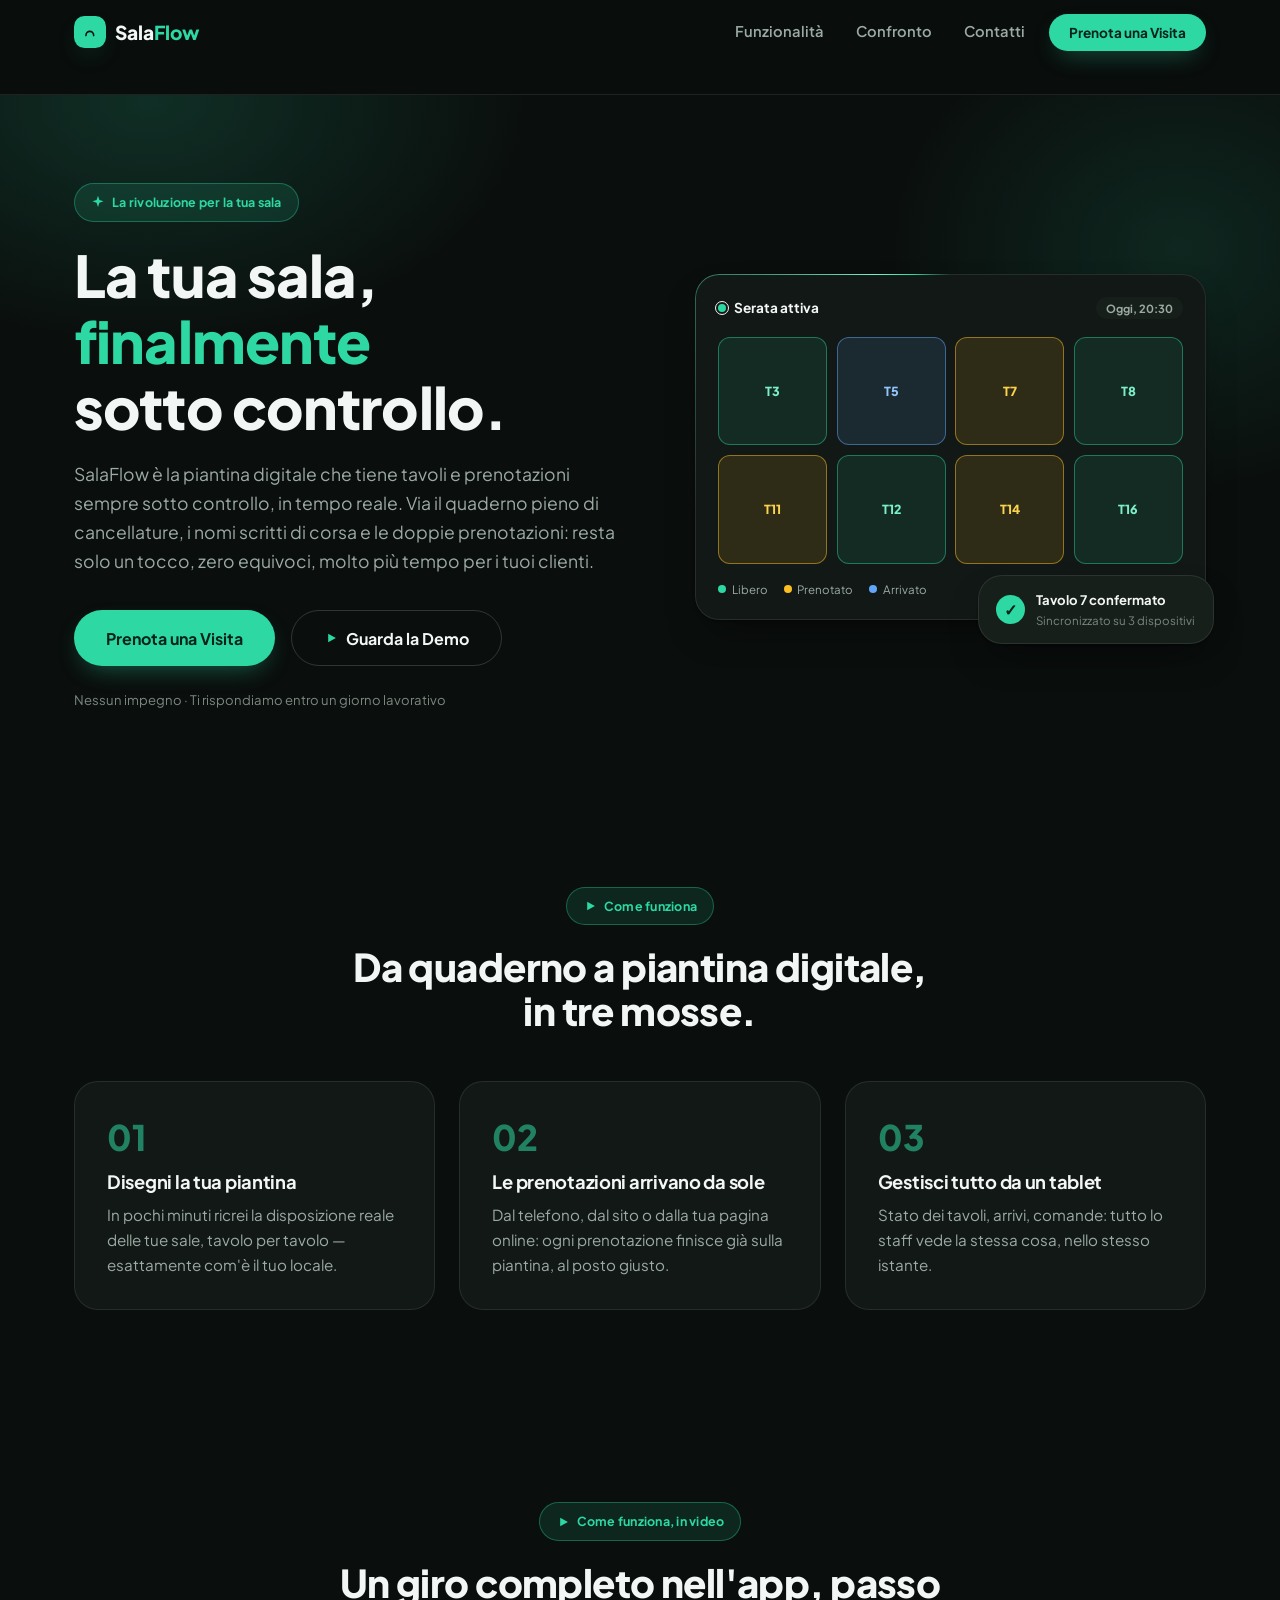
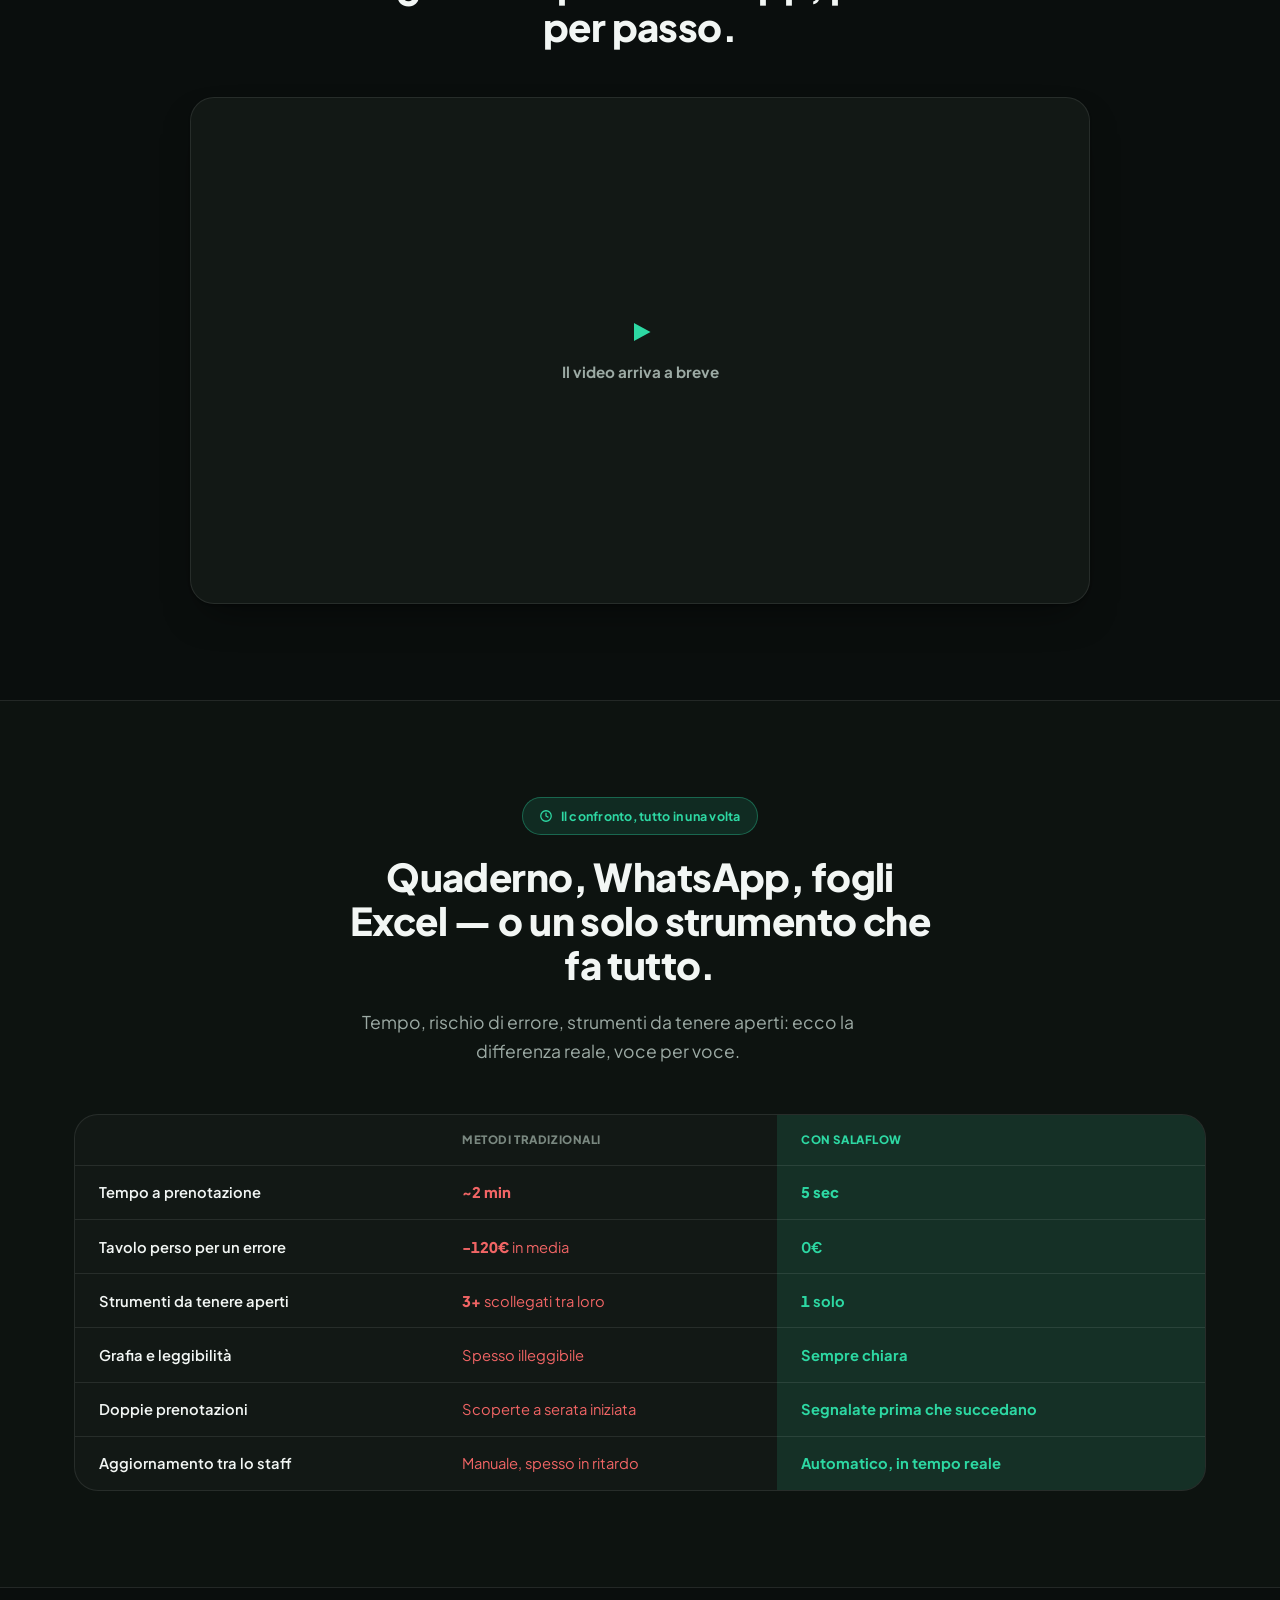
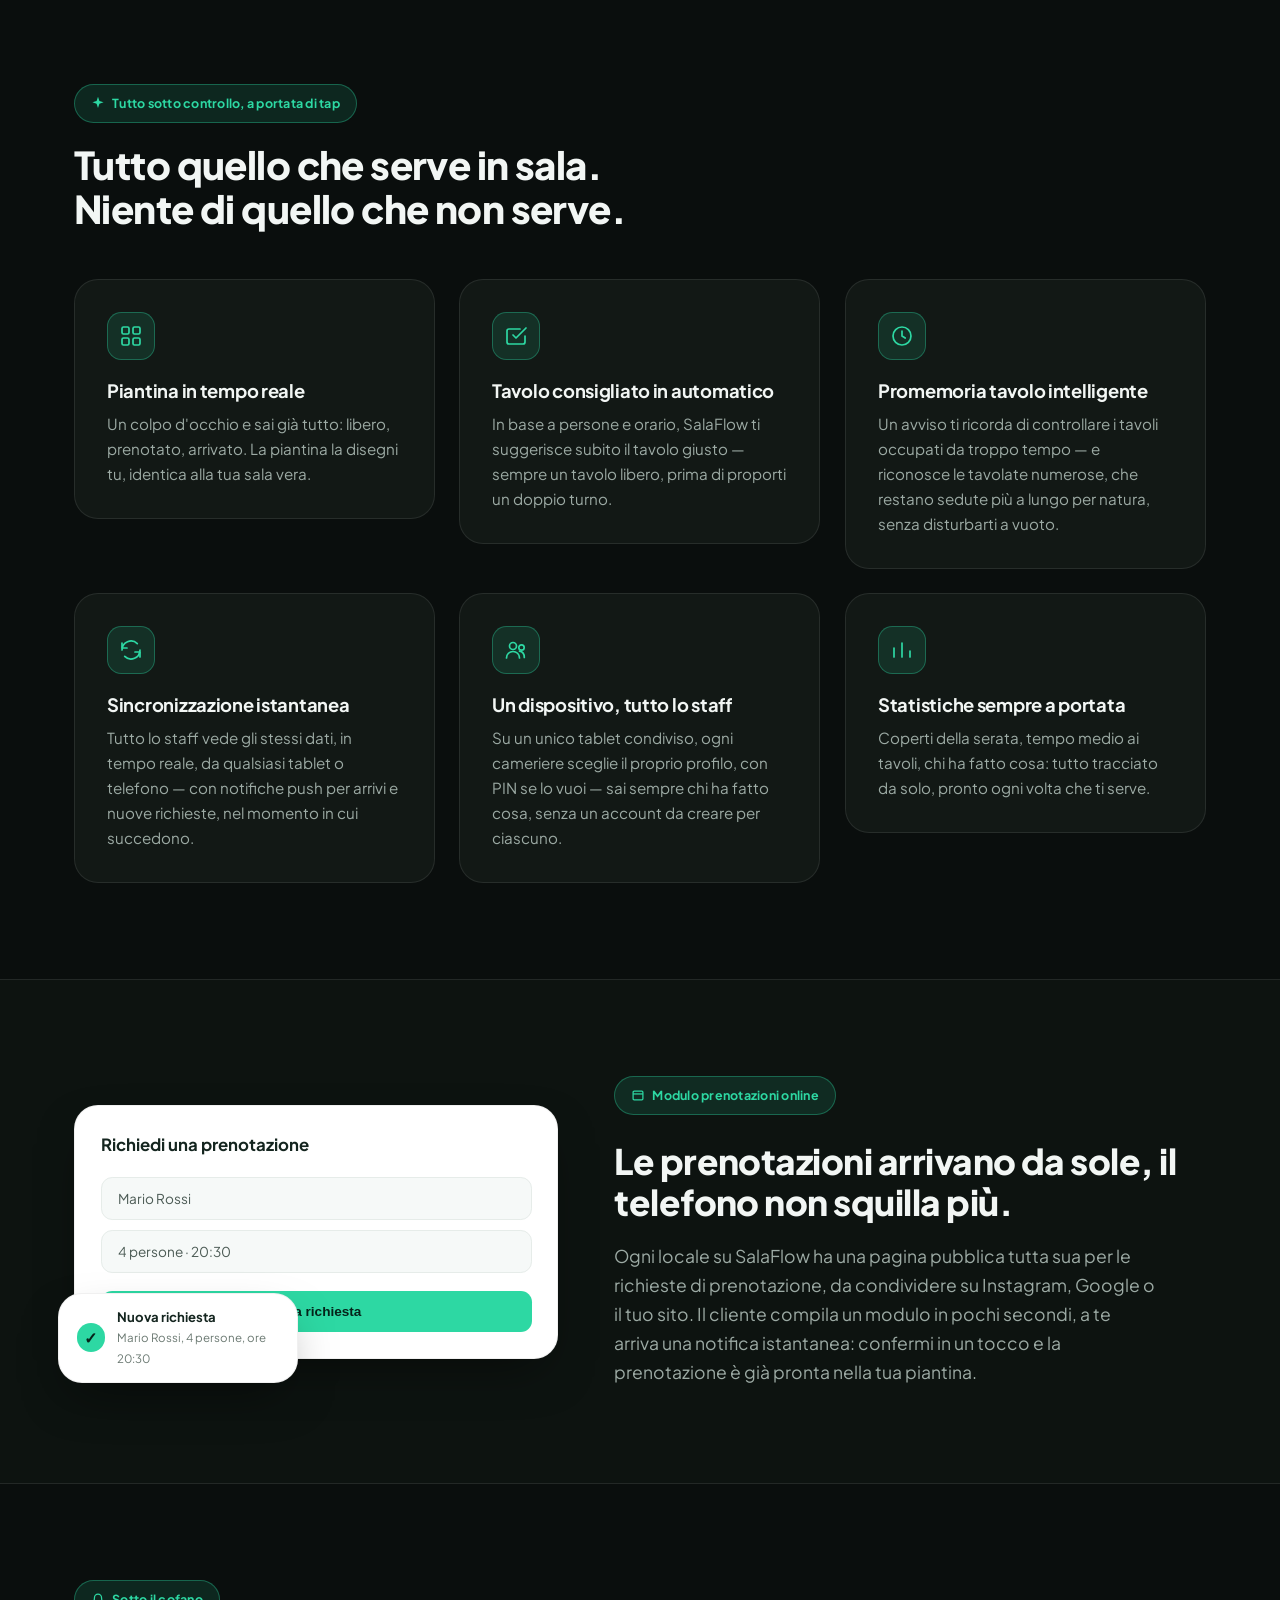
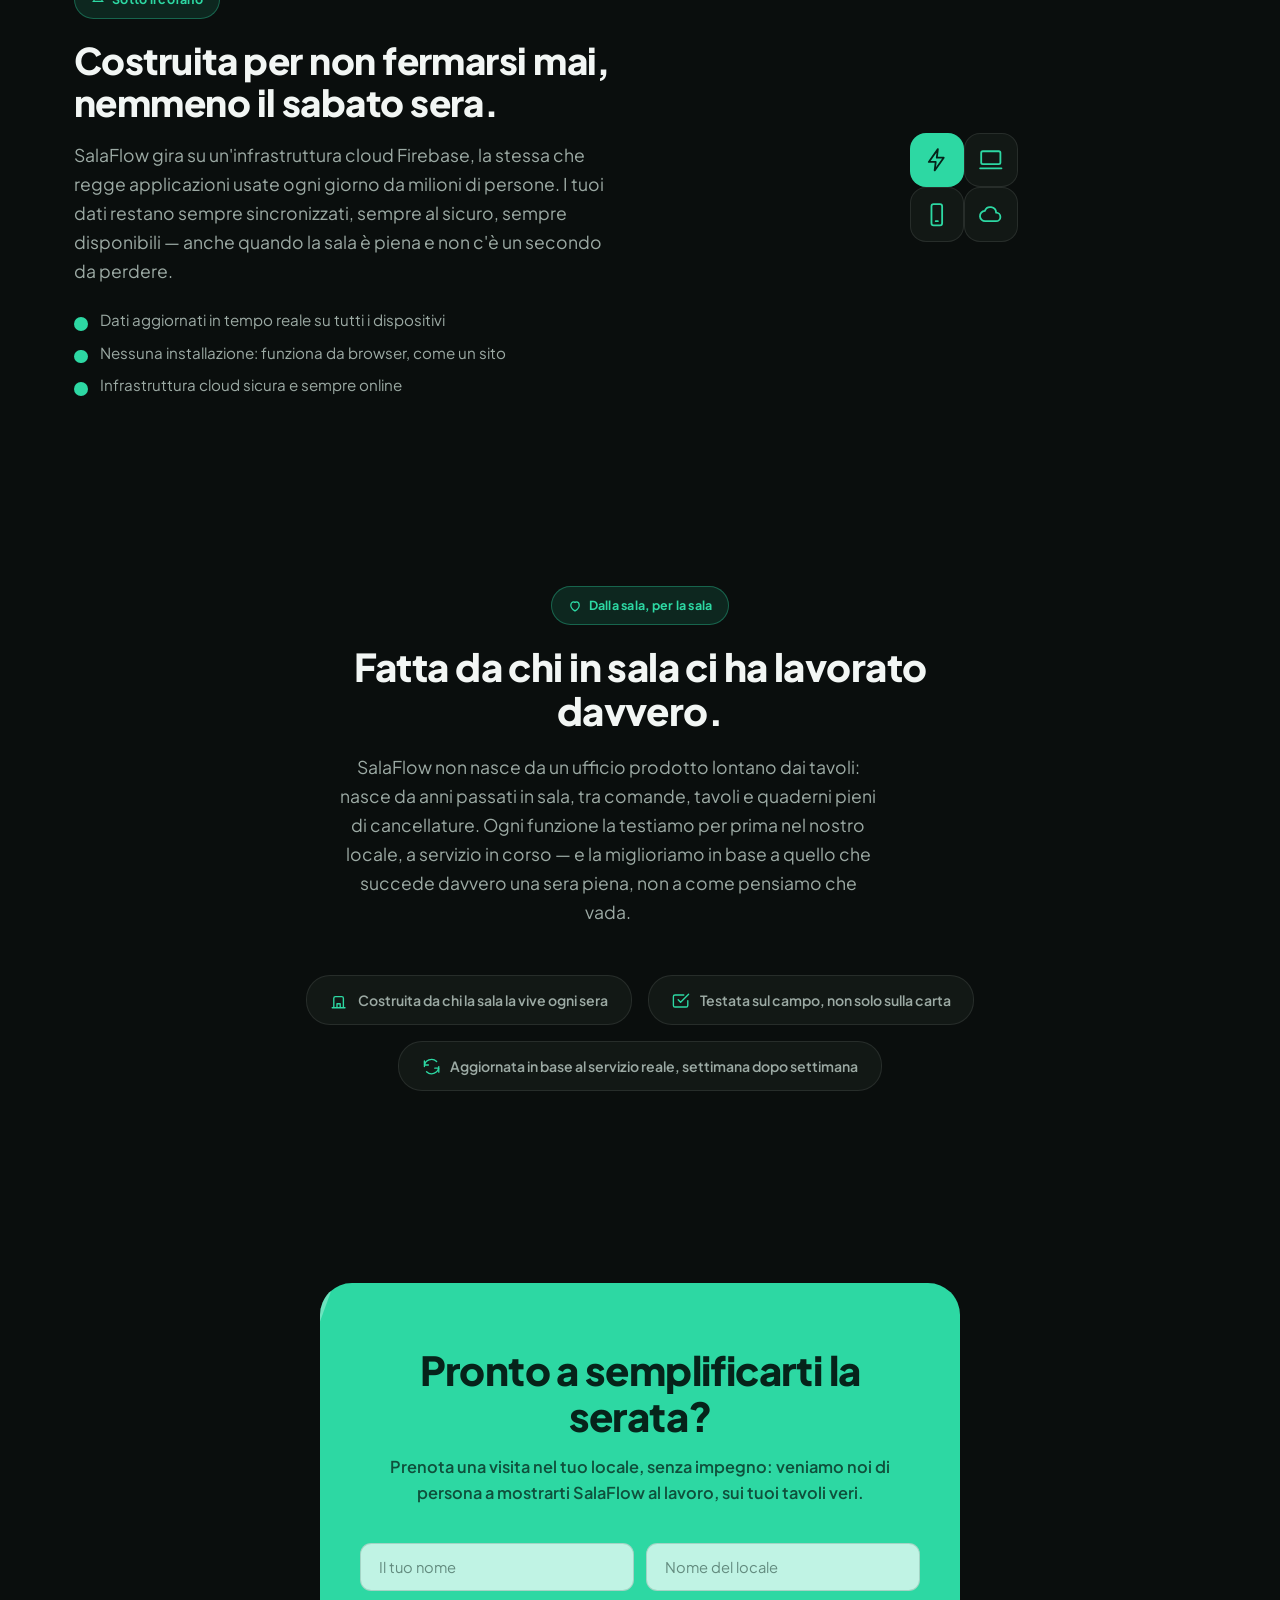
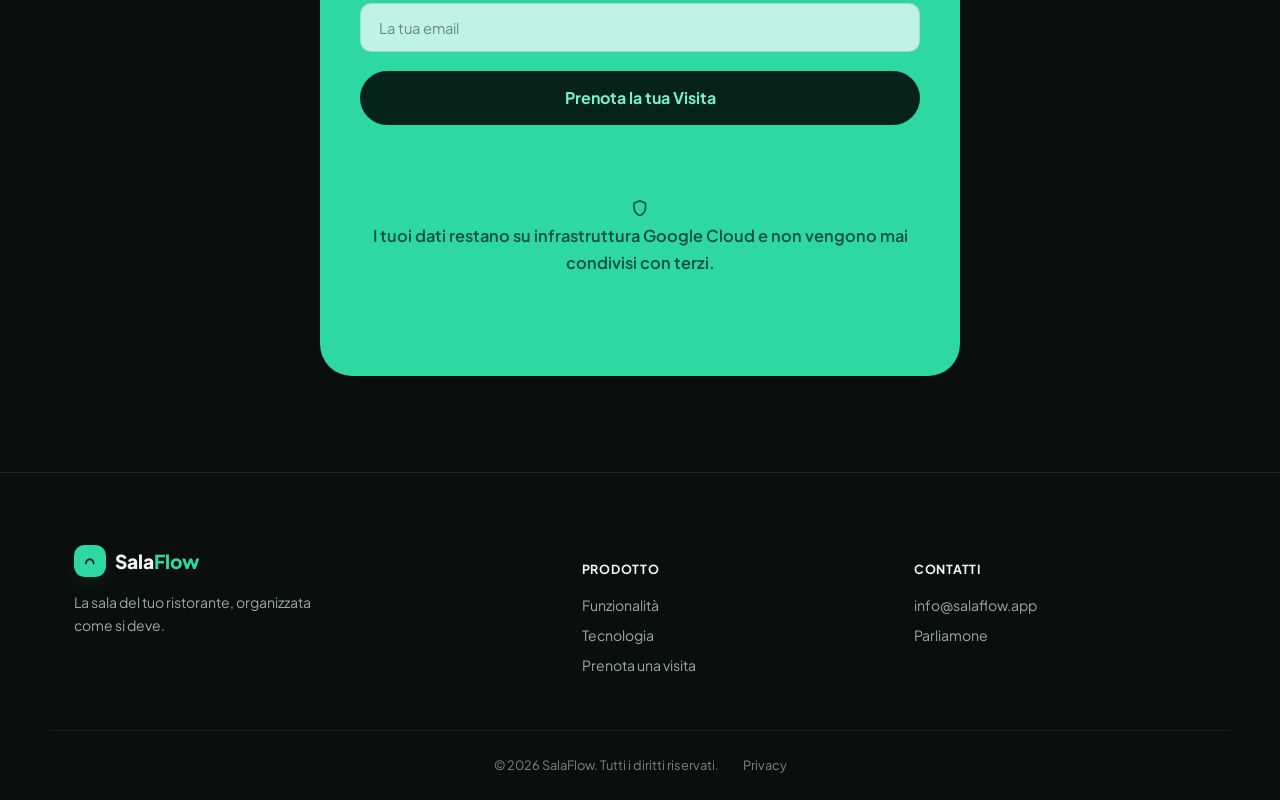
==== commit bf0b07bd: "Bordo cometa sulla card hero, collega il form demo a Formspree - styles.css: completa il bordo lumin" ====
--- a/index.html
+++ b/index.html
@@ -443,6 +443,7 @@
                 <input type="text" name="locale" placeholder="Nome del locale" required aria-label="Nome del locale">
                 <input type="email" name="email" placeholder="La tua email" required aria-label="La tua email">
                 <button type="submit" class="btn btn-dark btn-lg">Prenota la tua Visita</button>
+                <p class="form-error" id="demoFormError" hidden></p>
             </form>
             <p class="form-feedback" id="demoFeedback" hidden>
                 <span class="t-success-check" data-state="out" aria-hidden="true">
--- a/styles.css
+++ b/styles.css
@@ -279,7 +279,28 @@
     border-radius: var(--radius-lg);
     box-shadow: var(--shadow-card);
 }
-.mock-card-main { padding: 1.4rem; }
+.mock-card-main { position: relative; padding: 1.4rem; }
+/* Bordo con "cometa" luminosa che scorre lungo il profilo della card,
+   ispirato a Glow Border di originkit.dev — qui in puro CSS (nessuna
+   dipendenza React/Framer) per restare coerente con lo stack statico
+   del sito: un filo di luce lento che segnala "prodotto vivo" senza
+   distrarre dal contenuto della piantina. */
+@property --comet-angle { syntax: '<angle>'; inherits: false; initial-value: 0deg; }
+.mock-card-main::before {
+    content: "";
+    position: absolute;
+    inset: -1px;
+    border-radius: inherit;
+    padding: 1px;
+    background: conic-gradient(from var(--comet-angle), transparent 0deg, transparent 255deg, var(--accent-border) 300deg, var(--accent-light) 336deg, var(--accent) 348deg, transparent 360deg);
+    -webkit-mask: linear-gradient(#fff 0 0) content-box, linear-gradient(#fff 0 0);
+    -webkit-mask-composite: xor;
+    mask-composite: exclude;
+    animation: cometRotate 7s linear infinite;
+    pointer-events: none;
+}
+@keyframes cometRotate { to { --comet-angle: 360deg; } }
+@media (prefers-reduced-motion: reduce) { .mock-card-main::before { animation: none; } }
 .mock-card-head { display: flex; align-items: center; gap: 0.5rem; font-weight: 700; font-size: 0.85rem; color: var(--ink); margin-bottom: 1.1rem; }
 .mock-tag { margin-left: auto; font-size: 0.7rem; font-weight: 700; color: var(--ink-soft); background: var(--surface-2); padding: 0.25rem 0.6rem; border-radius: 999px; }
 .dot { width: 8px; height: 8px; border-radius: 999px; display: inline-block; }
@@ -495,6 +516,7 @@
 .form-feedback { margin-top: 1rem; font-weight: 700; font-size: 0.9rem; display: flex; align-items: flex-start; gap: 0.5rem; text-align: left; }
 .form-feedback .t-success-check { margin-top: 0.15rem; }
 .cta-final-block .form-feedback { color: #06231a; }
+.form-error { grid-column: span 2; margin: 0.6rem 0 0; font-weight: 700; font-size: 0.85rem; color: #b91c1c; text-align: left; }
 /* Segno di spunta animato (fade + rotate + bob + stroke-draw)
    quando il form viene inviato con successo. */
 .t-success-check {
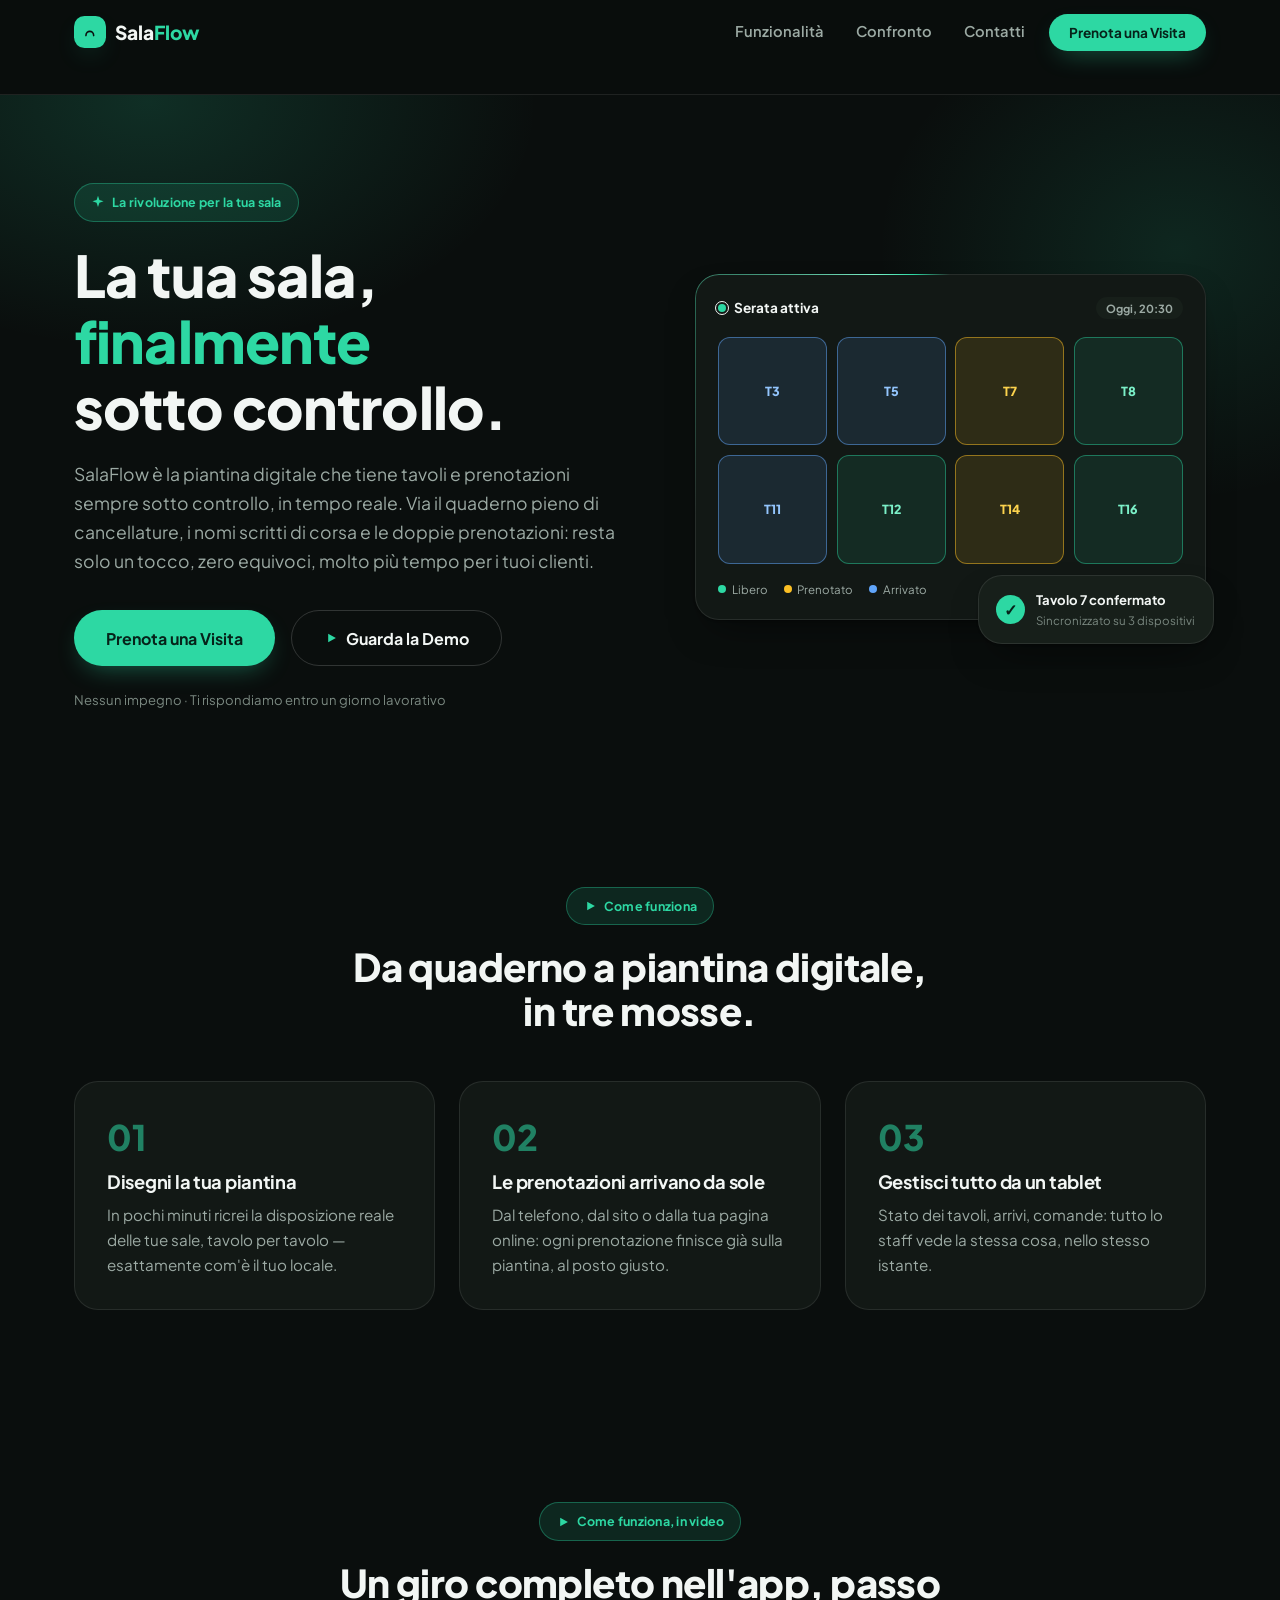
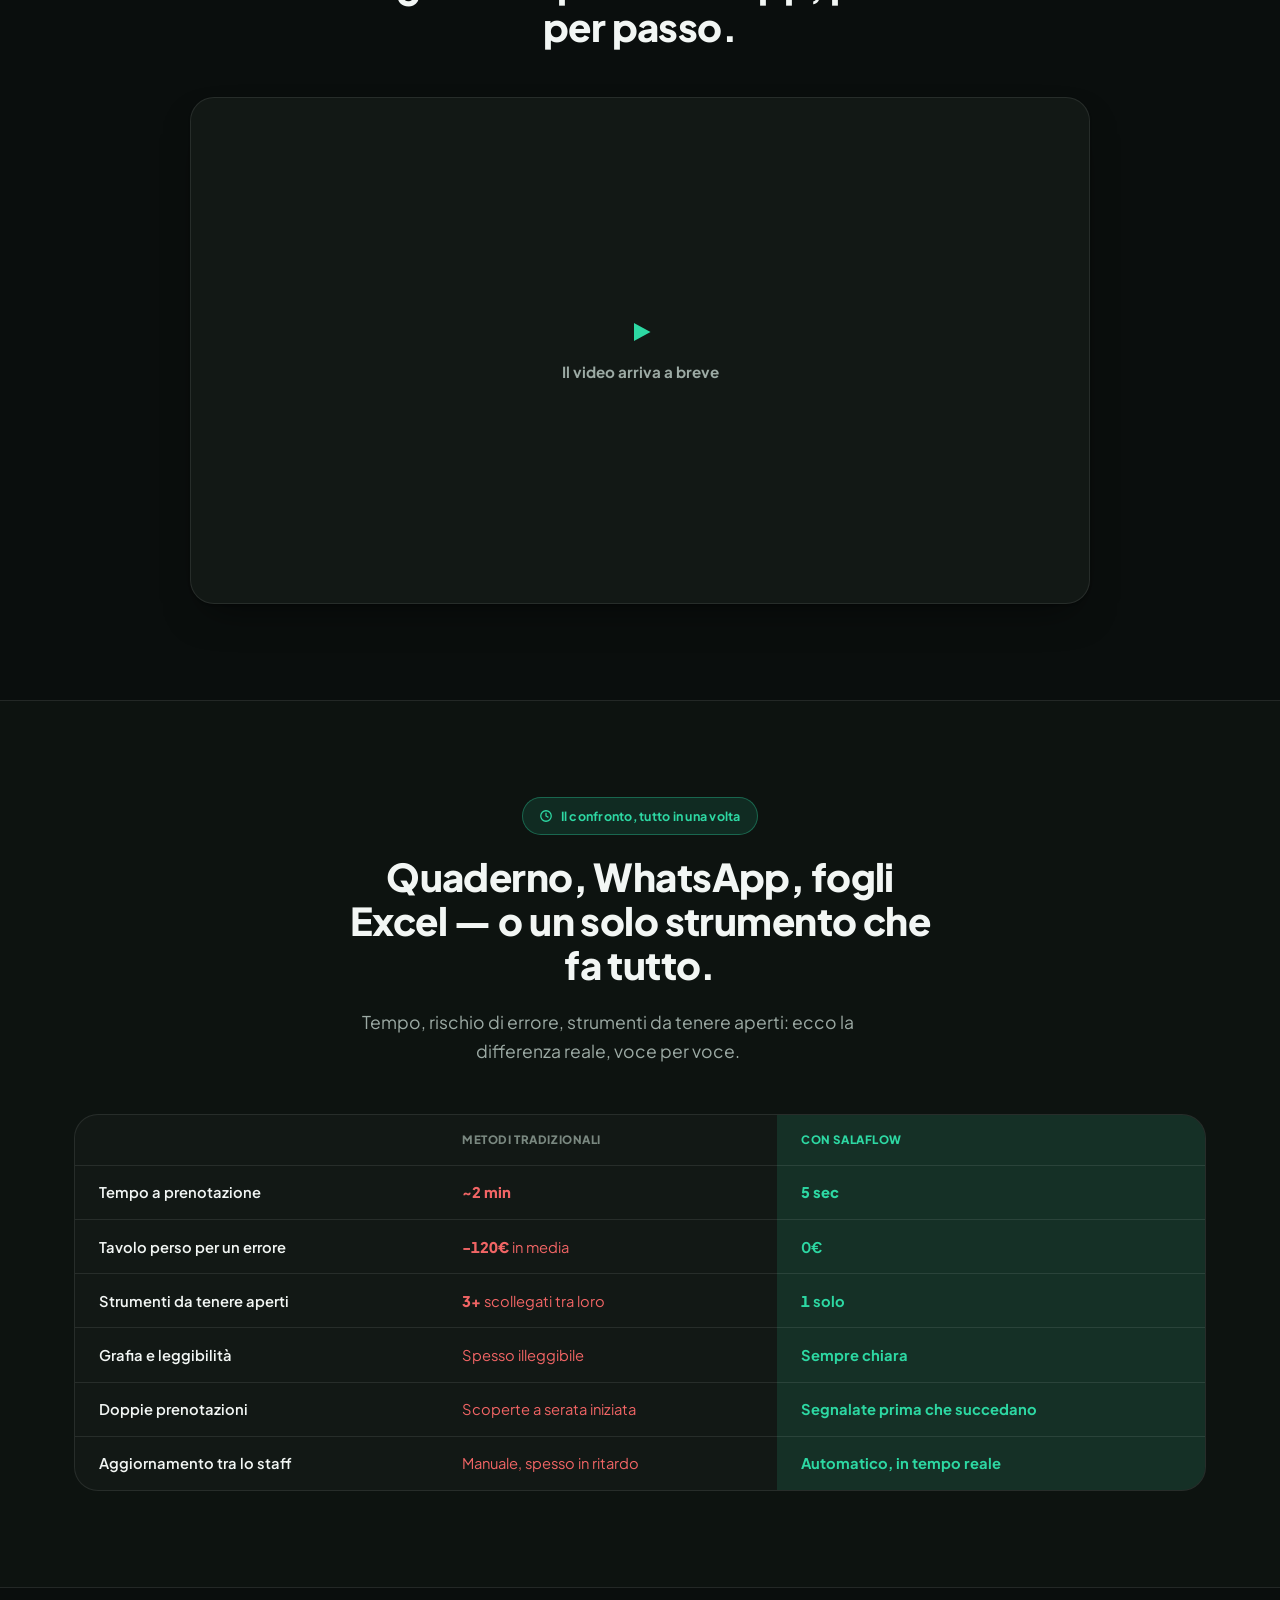
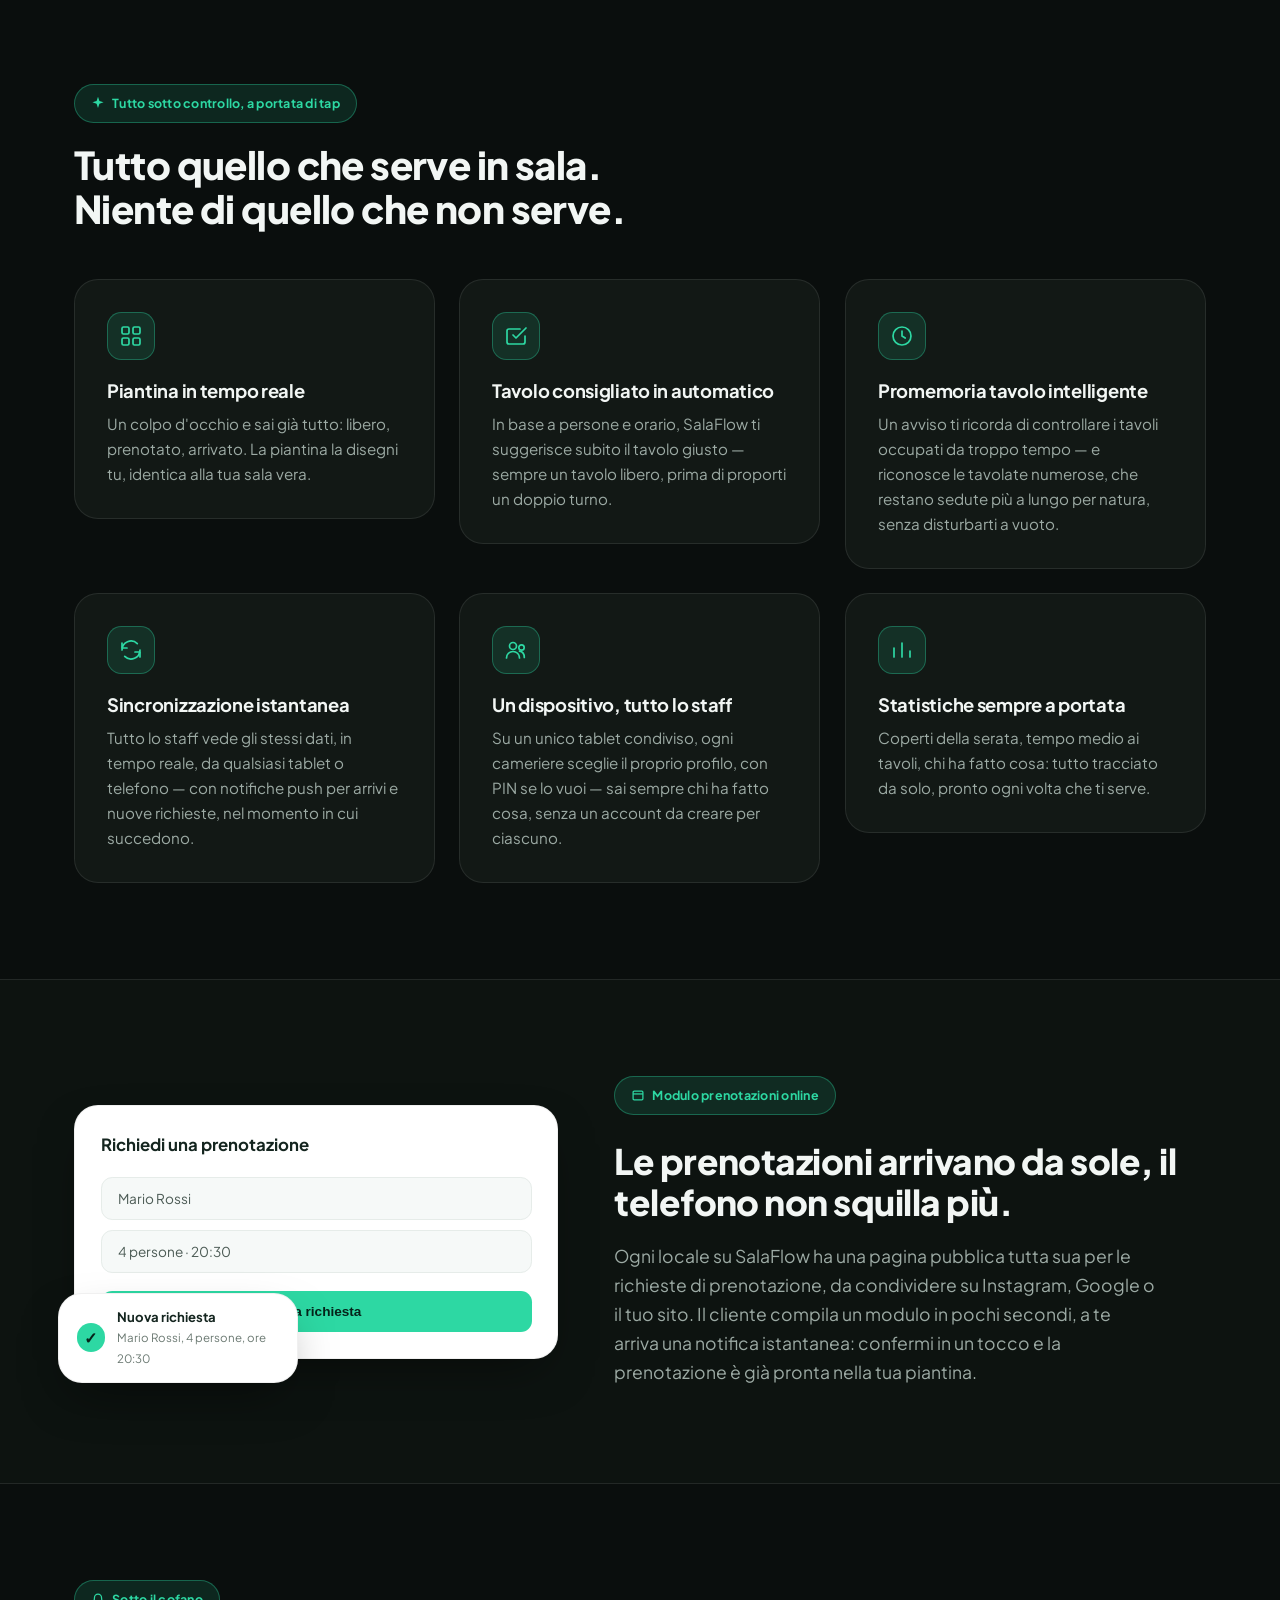
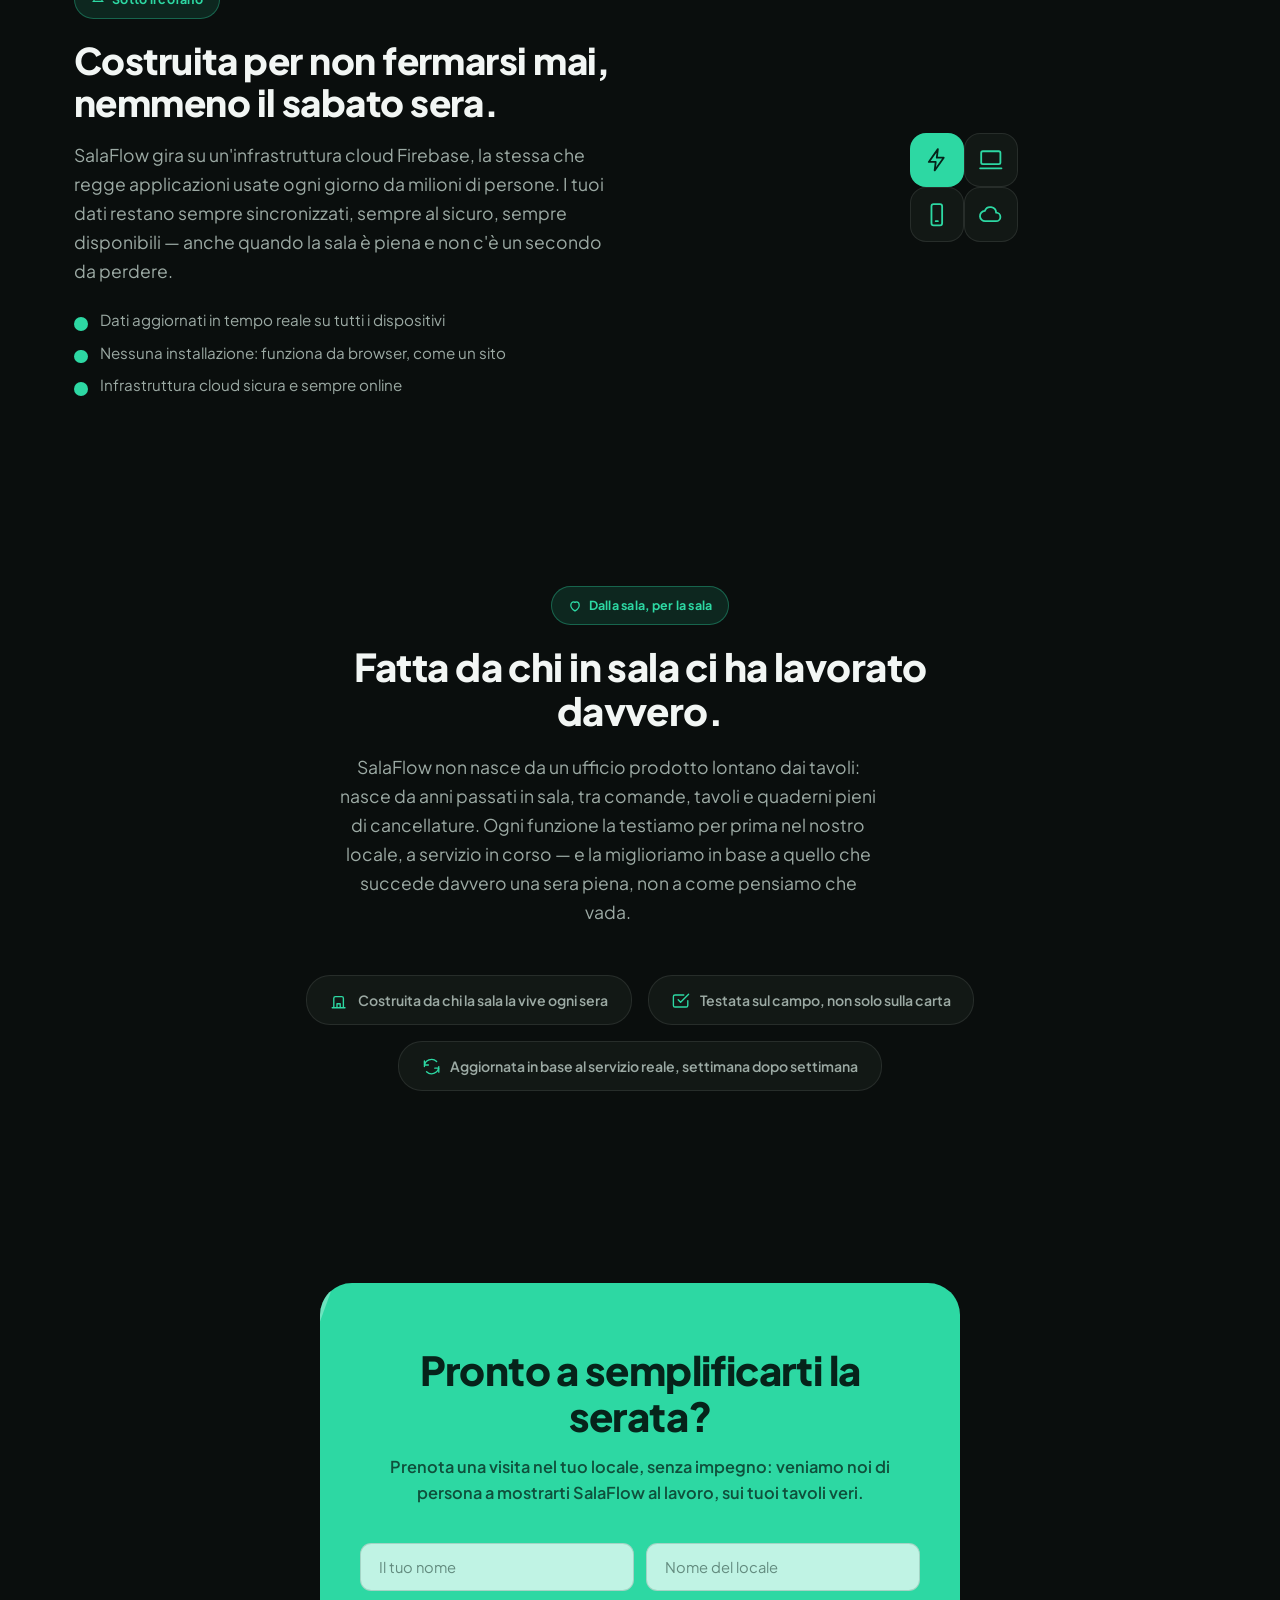
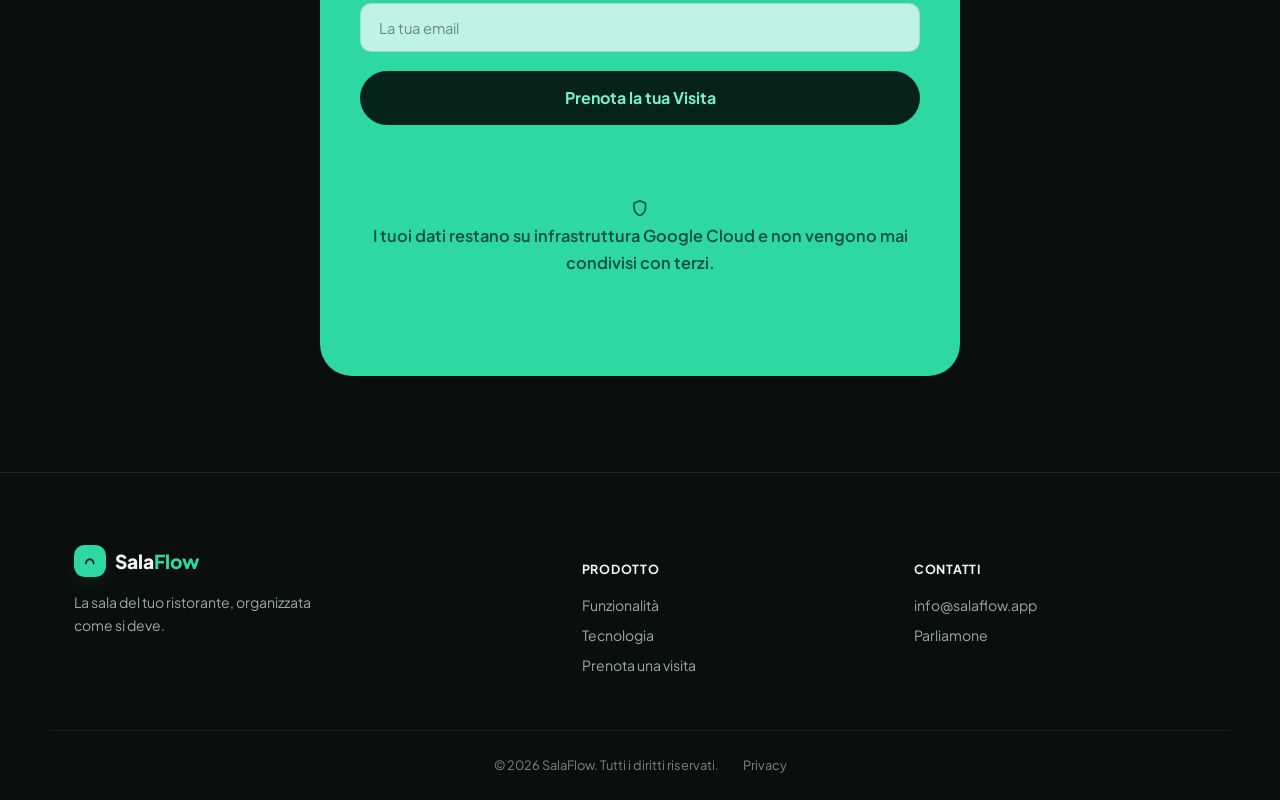
==== commit 22b8db8d: "Aggiunge URL assoluti per anteprima social e canonical og:image e twitter:image usavano un percorso " ====
--- a/index.html
+++ b/index.html
@@ -9,18 +9,20 @@
 <meta property="og:title" content="SalaFlow — La sala del tuo ristorante, finalmente sotto controllo">
 <meta property="og:description" content="La piantina digitale che organizza tavoli e prenotazioni in tempo reale, per ristoranti che non hanno tempo da perdere.">
 <meta property="og:type" content="website">
-<meta property="og:image" content="og-image.png">
+<meta property="og:url" content="https://sito-salaflow.vercel.app/">
+<meta property="og:image" content="https://sito-salaflow.vercel.app/og-image.png">
 <meta property="og:image:width" content="1200">
 <meta property="og:image:height" content="630">
 <meta property="og:locale" content="it_IT">
-<!-- Quando il dominio definitivo è pronto, aggiungere anche:
-     <link rel="canonical" href="https://tuodominio.it/">
-     <meta property="og:url" content="https://tuodominio.it/"> -->
+<link rel="canonical" href="https://sito-salaflow.vercel.app/">
+<!-- Se in futuro si passa a un dominio custom, aggiornare i tre URL
+     sopra (og:url, og:image, canonical): i lettori di anteprima social
+     (WhatsApp, LinkedIn, ecc.) spesso non risolvono percorsi relativi. -->
 
 <meta name="twitter:card" content="summary_large_image">
 <meta name="twitter:title" content="SalaFlow — La sala del tuo ristorante, finalmente sotto controllo">
 <meta name="twitter:description" content="SalaFlow organizza tavoli e prenotazioni in tempo reale, dal telefono. Addio quaderno, doppie prenotazioni e nomi illeggibili — solo un tocco.">
-<meta name="twitter:image" content="og-image.png">
+<meta name="twitter:image" content="https://sito-salaflow.vercel.app/og-image.png">
 
 <script type="application/ld+json">
 {
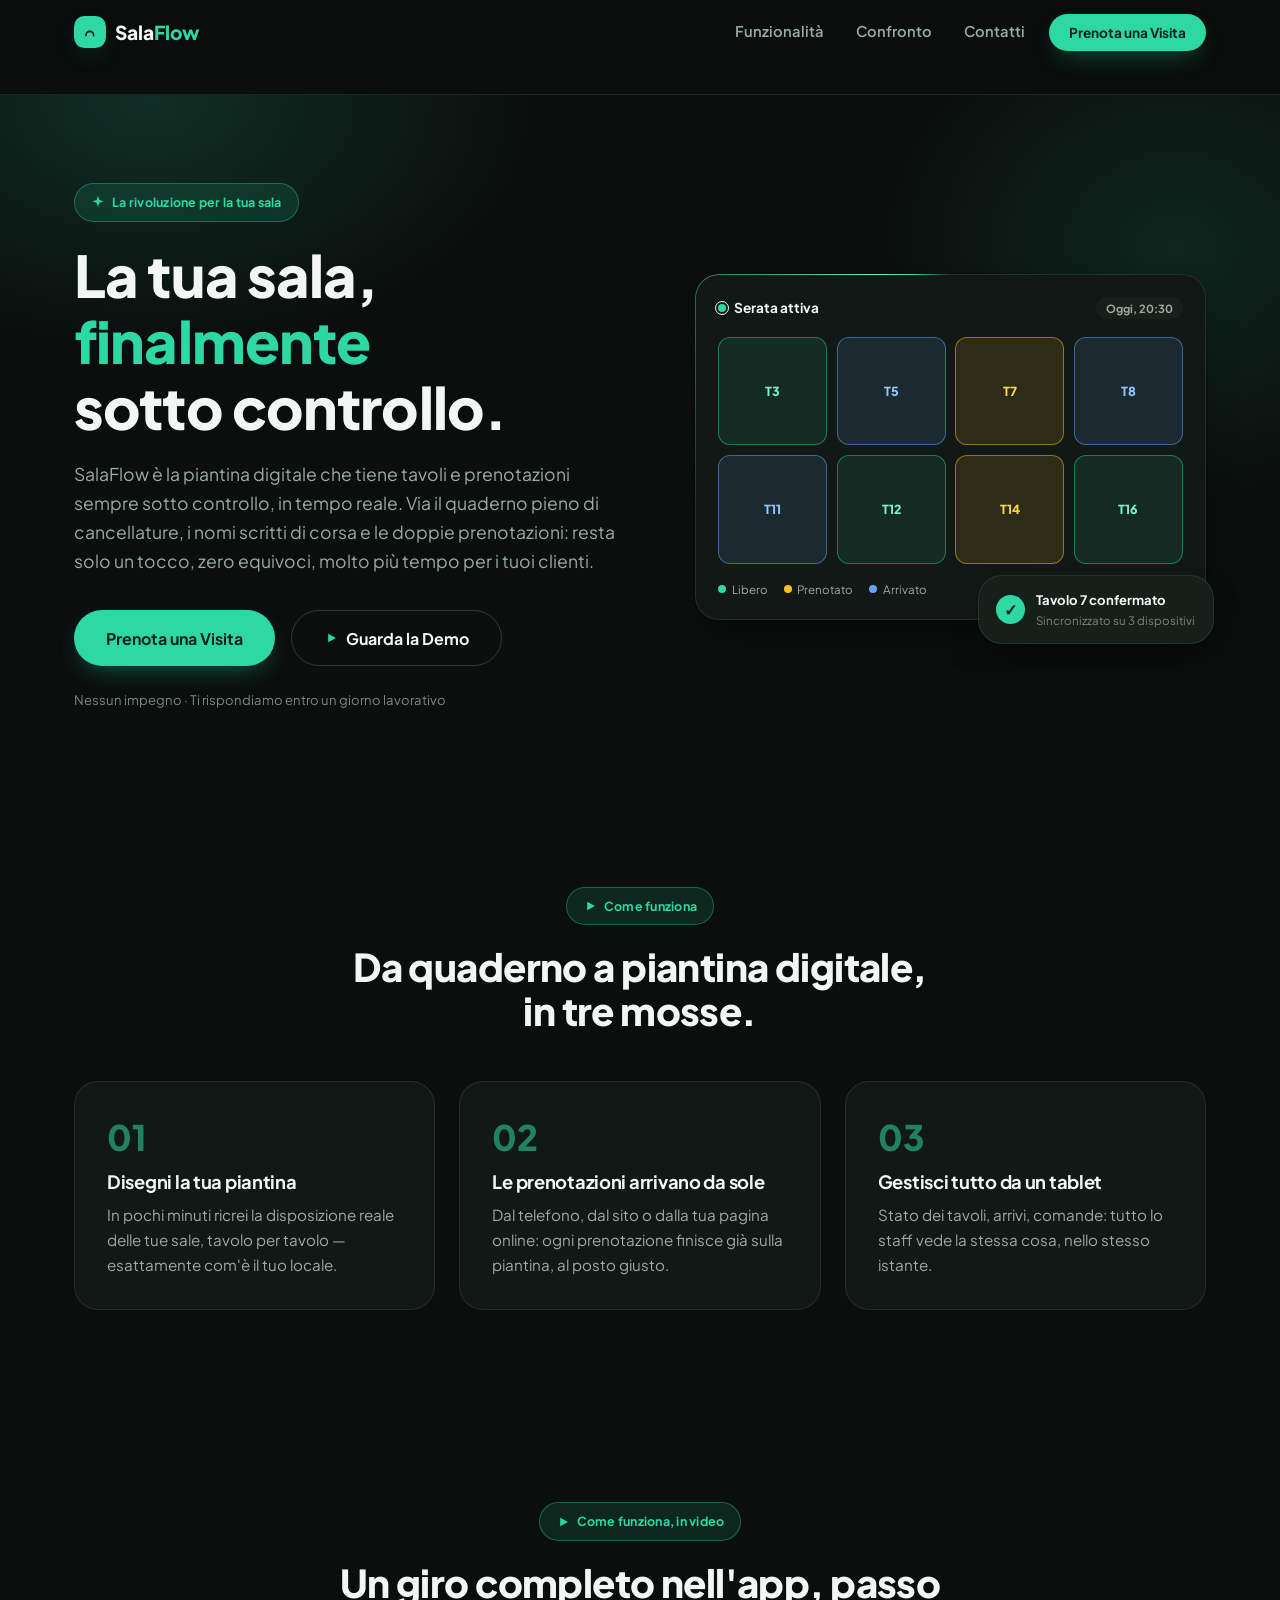
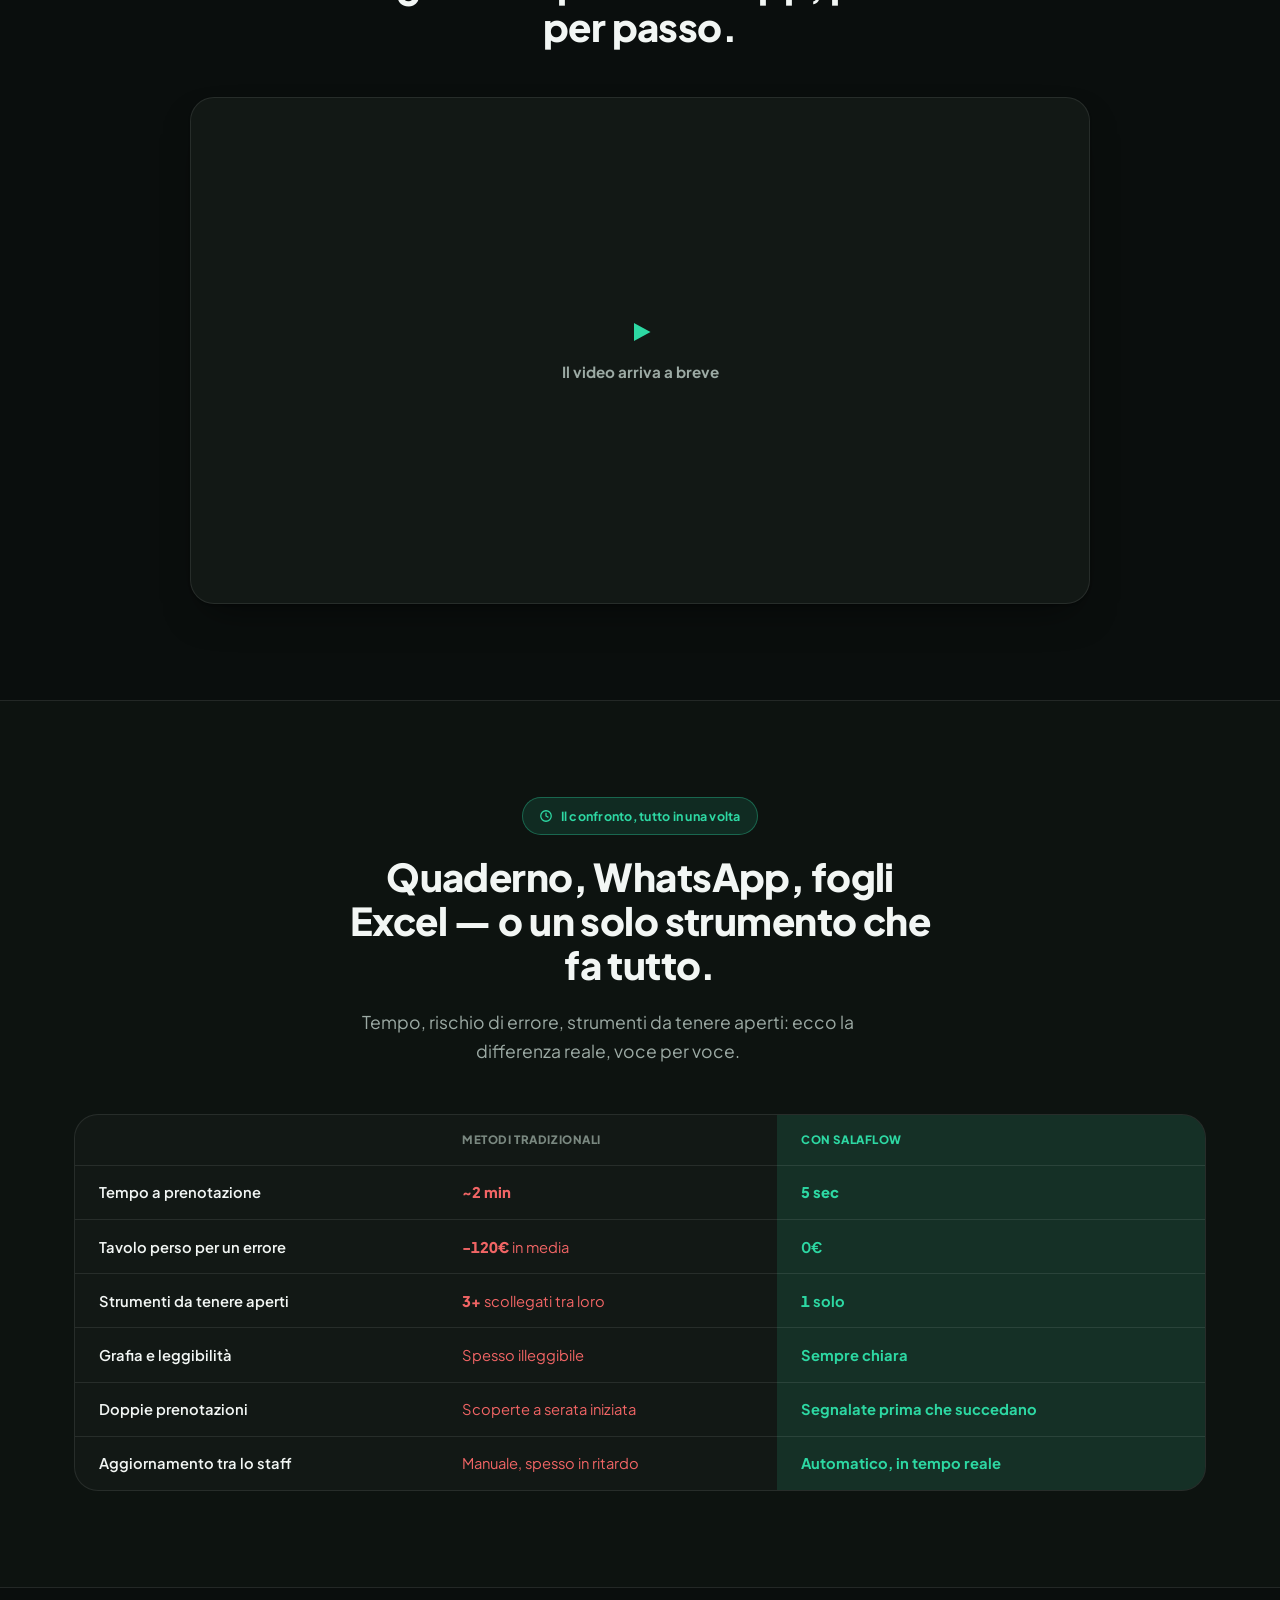
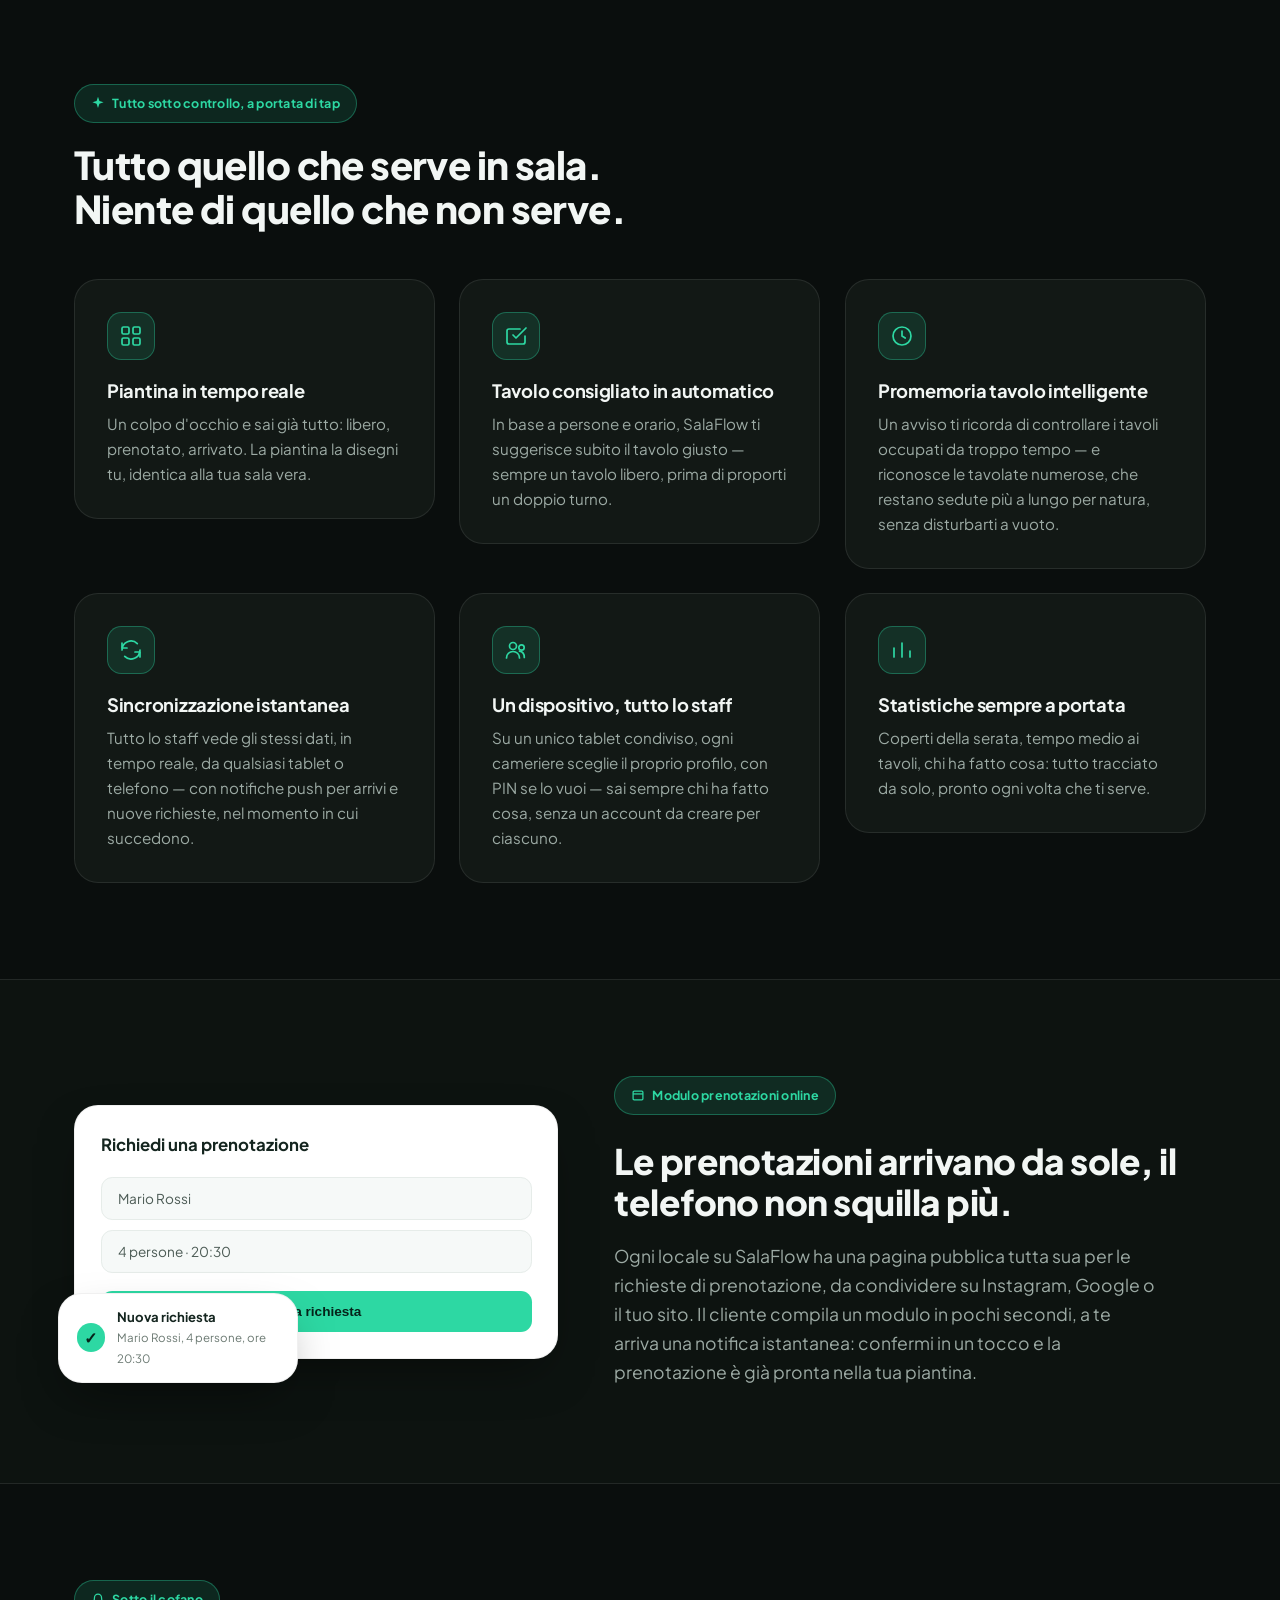
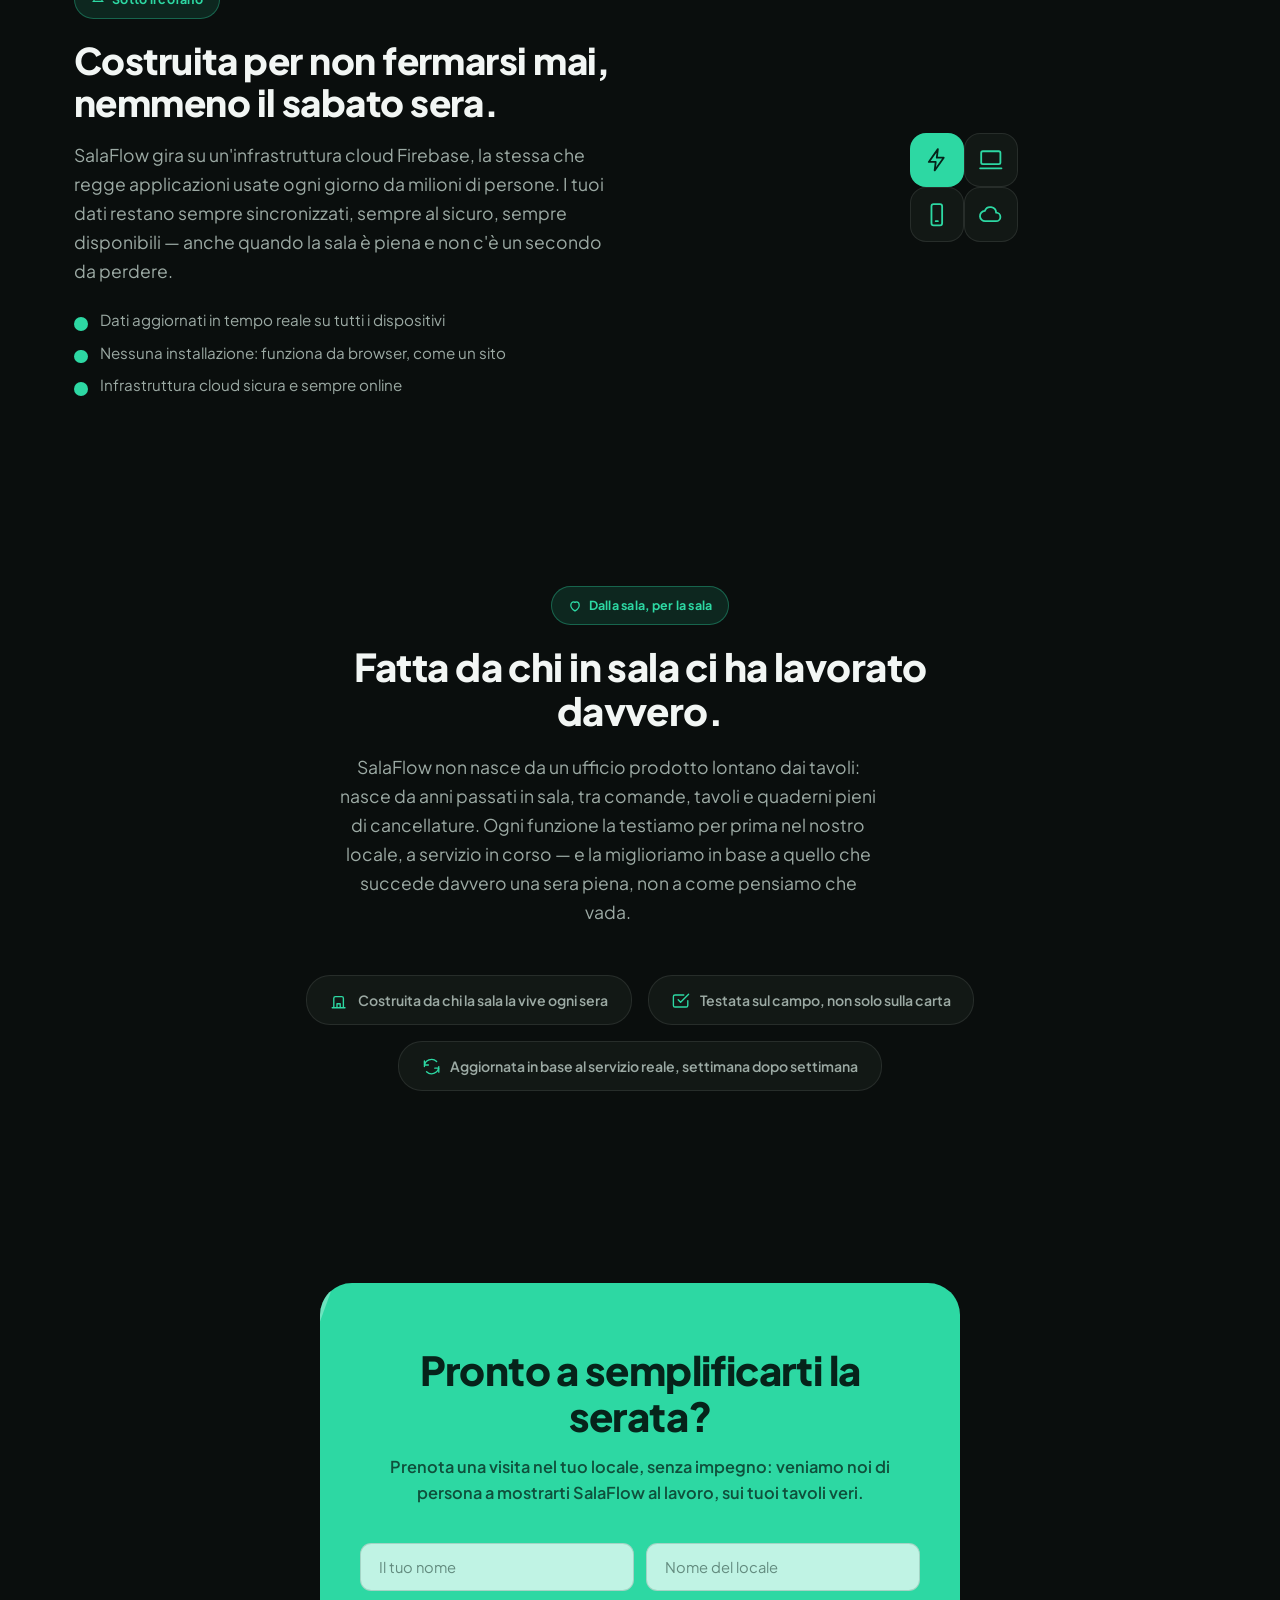
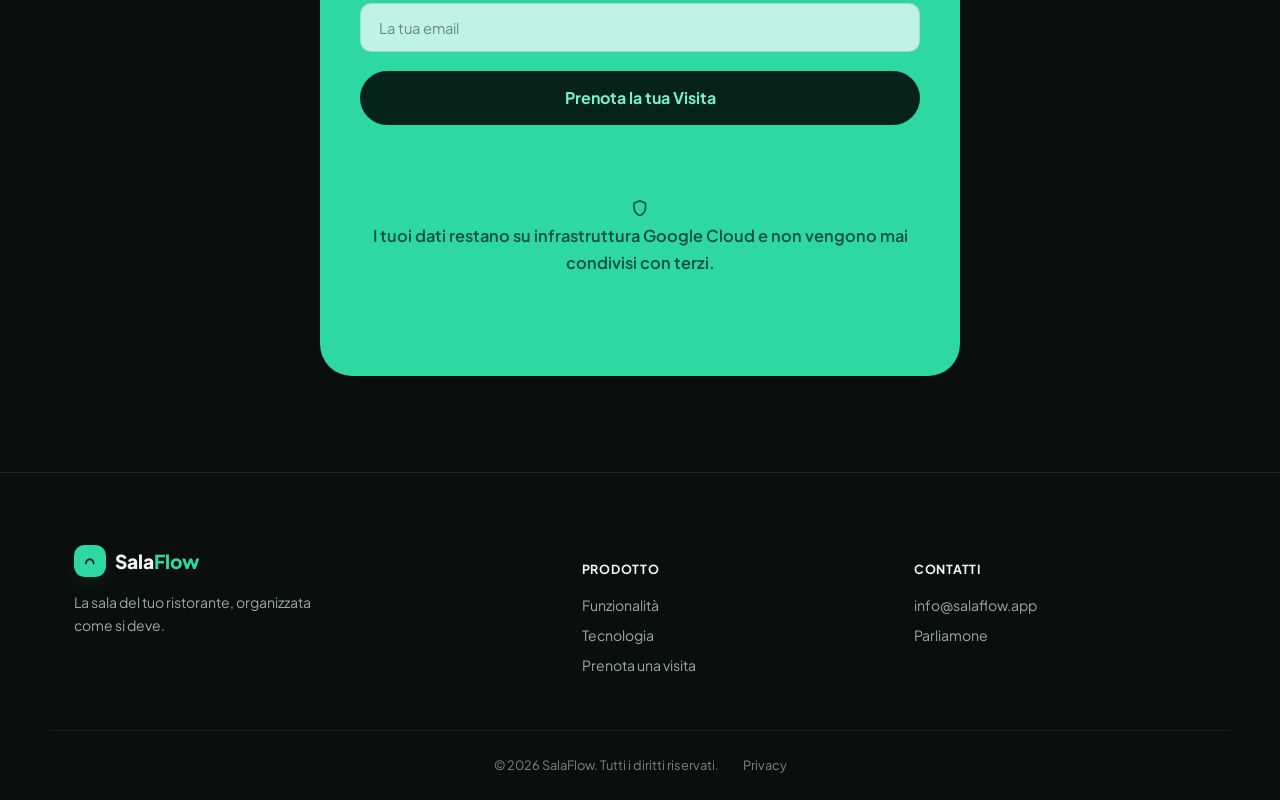
==== commit d78511dd: "Punta le meta tag al dominio salaflow.com appena acquistato og:url, og:image, canonical e twitter:im" ====
--- a/index.html
+++ b/index.html
@@ -9,12 +9,12 @@
 <meta property="og:title" content="SalaFlow — La sala del tuo ristorante, finalmente sotto controllo">
 <meta property="og:description" content="La piantina digitale che organizza tavoli e prenotazioni in tempo reale, per ristoranti che non hanno tempo da perdere.">
 <meta property="og:type" content="website">
-<meta property="og:url" content="https://sito-salaflow.vercel.app/">
-<meta property="og:image" content="https://sito-salaflow.vercel.app/og-image.png">
+<meta property="og:url" content="https://salaflow.com/">
+<meta property="og:image" content="https://salaflow.com/og-image.png">
 <meta property="og:image:width" content="1200">
 <meta property="og:image:height" content="630">
 <meta property="og:locale" content="it_IT">
-<link rel="canonical" href="https://sito-salaflow.vercel.app/">
+<link rel="canonical" href="https://salaflow.com/">
 <!-- Se in futuro si passa a un dominio custom, aggiornare i tre URL
      sopra (og:url, og:image, canonical): i lettori di anteprima social
      (WhatsApp, LinkedIn, ecc.) spesso non risolvono percorsi relativi. -->
@@ -22,7 +22,7 @@
 <meta name="twitter:card" content="summary_large_image">
 <meta name="twitter:title" content="SalaFlow — La sala del tuo ristorante, finalmente sotto controllo">
 <meta name="twitter:description" content="SalaFlow organizza tavoli e prenotazioni in tempo reale, dal telefono. Addio quaderno, doppie prenotazioni e nomi illeggibili — solo un tocco.">
-<meta name="twitter:image" content="https://sito-salaflow.vercel.app/og-image.png">
+<meta name="twitter:image" content="https://salaflow.com/og-image.png">
 
 <script type="application/ld+json">
 {
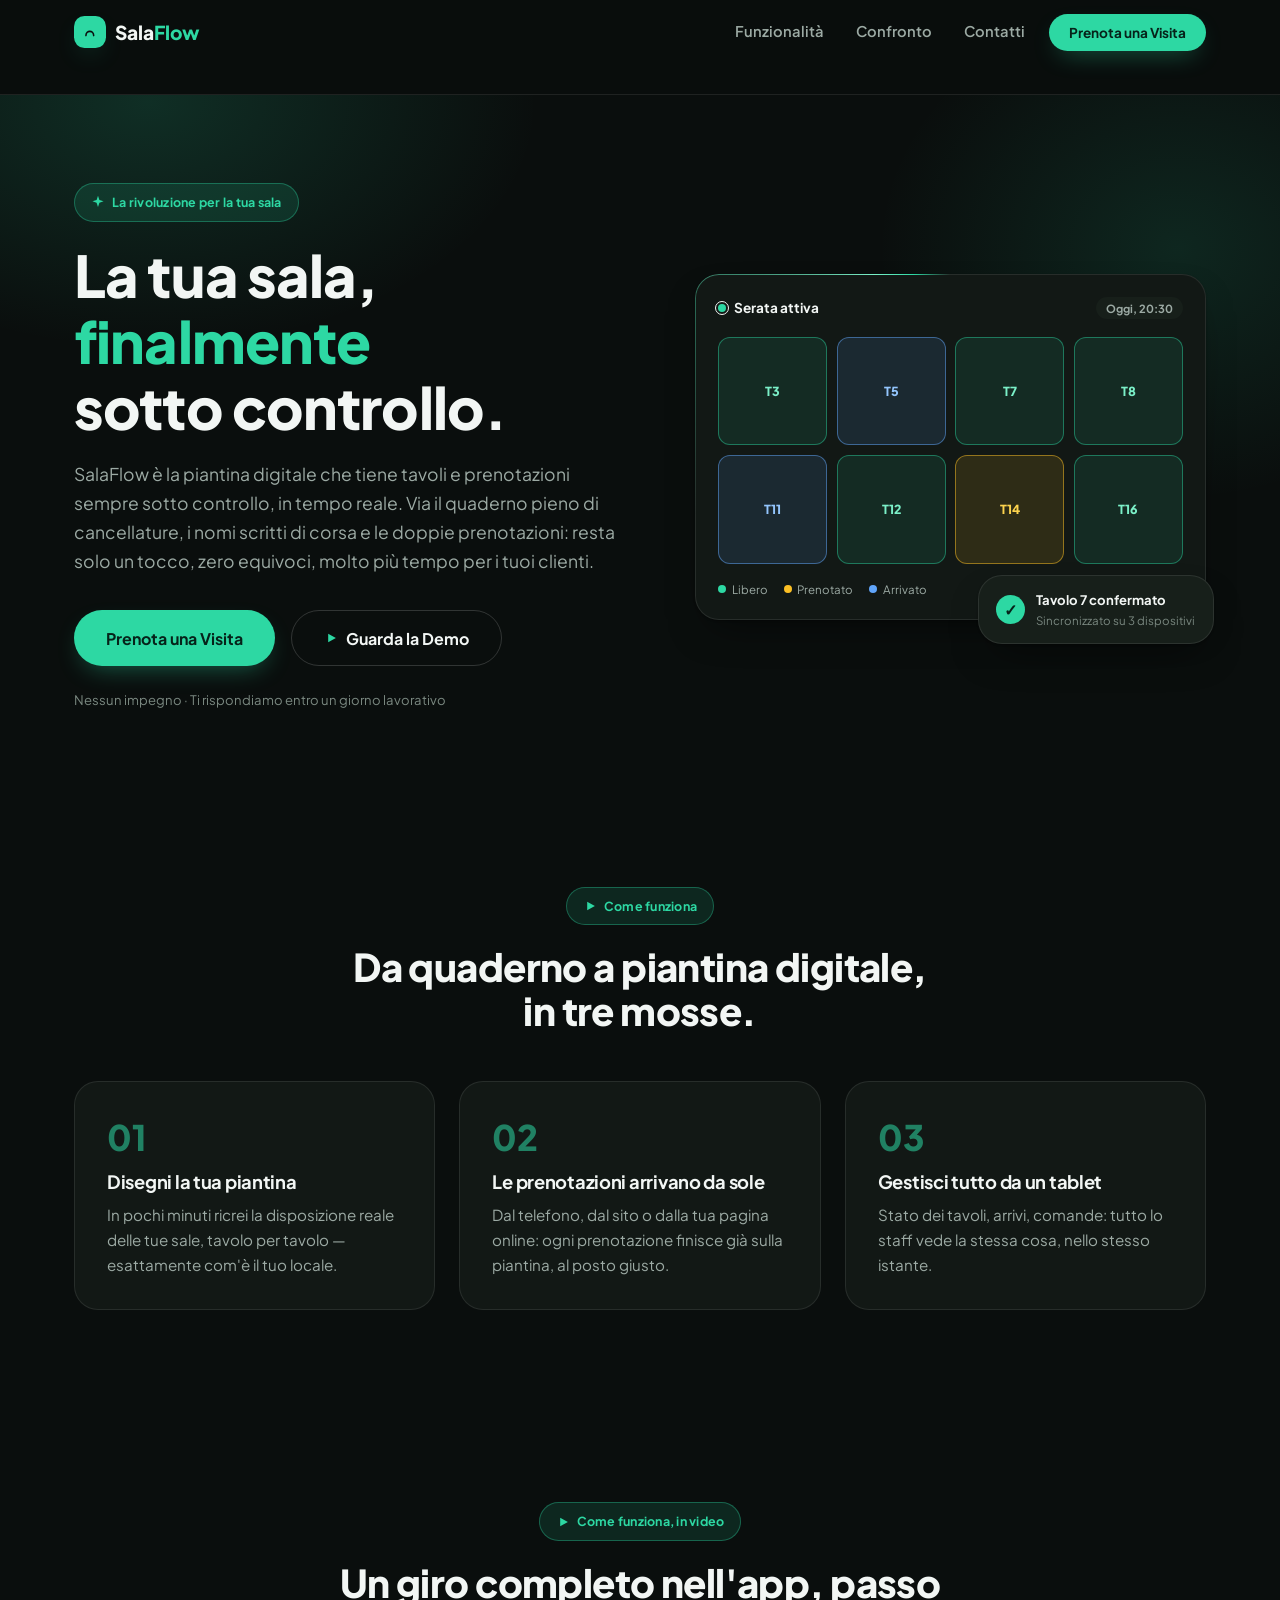
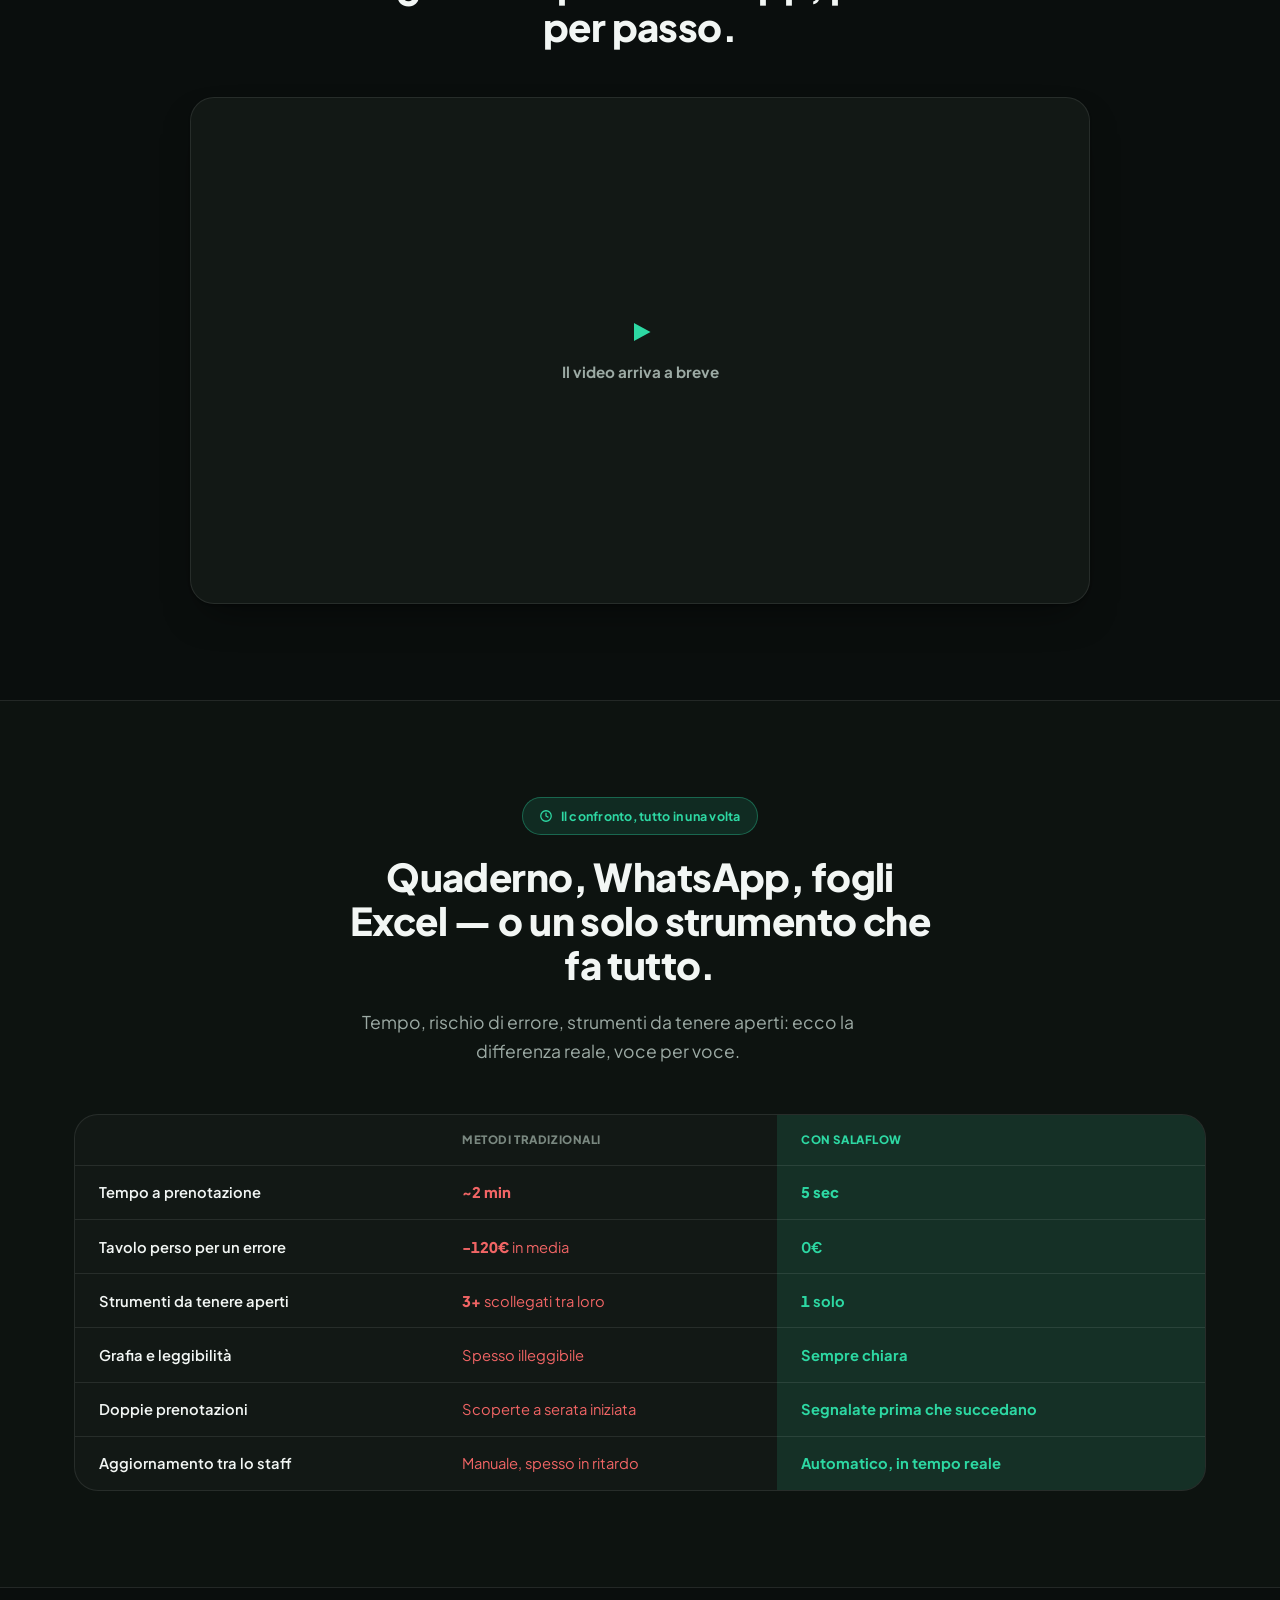
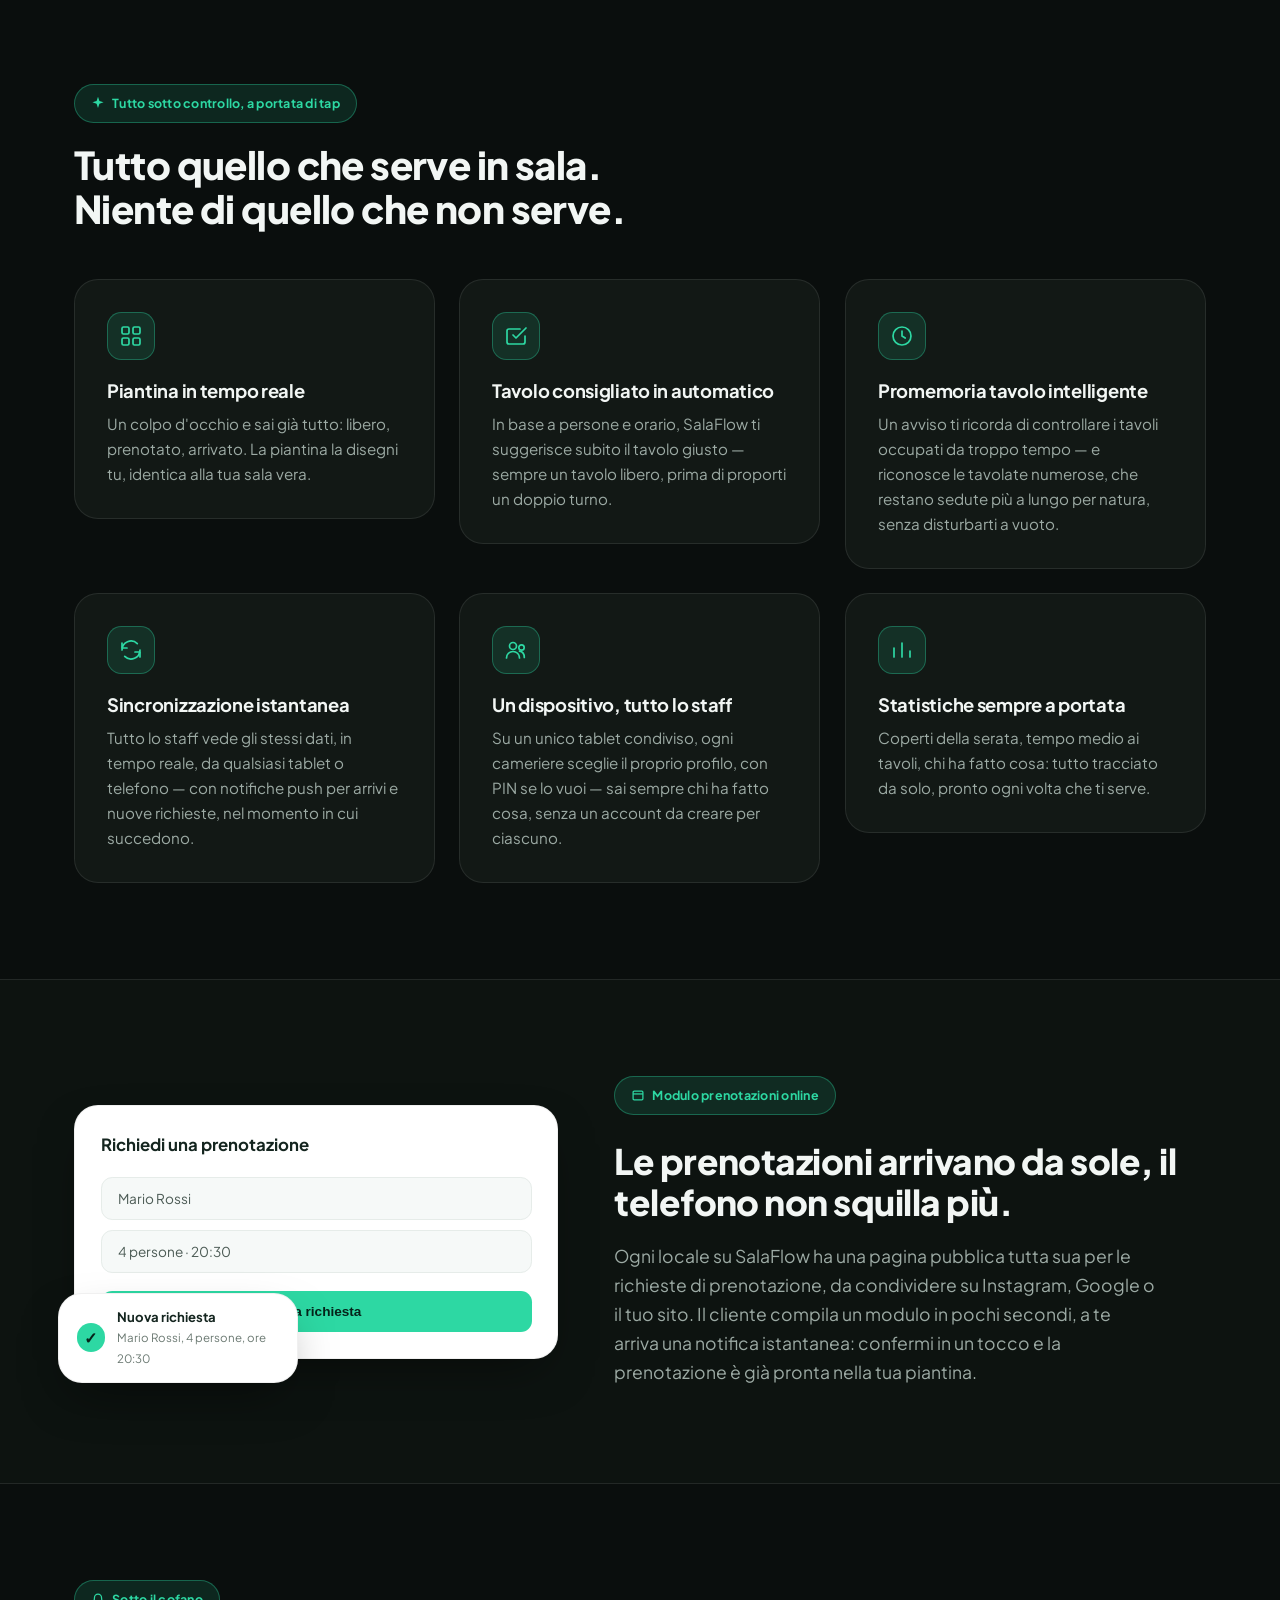
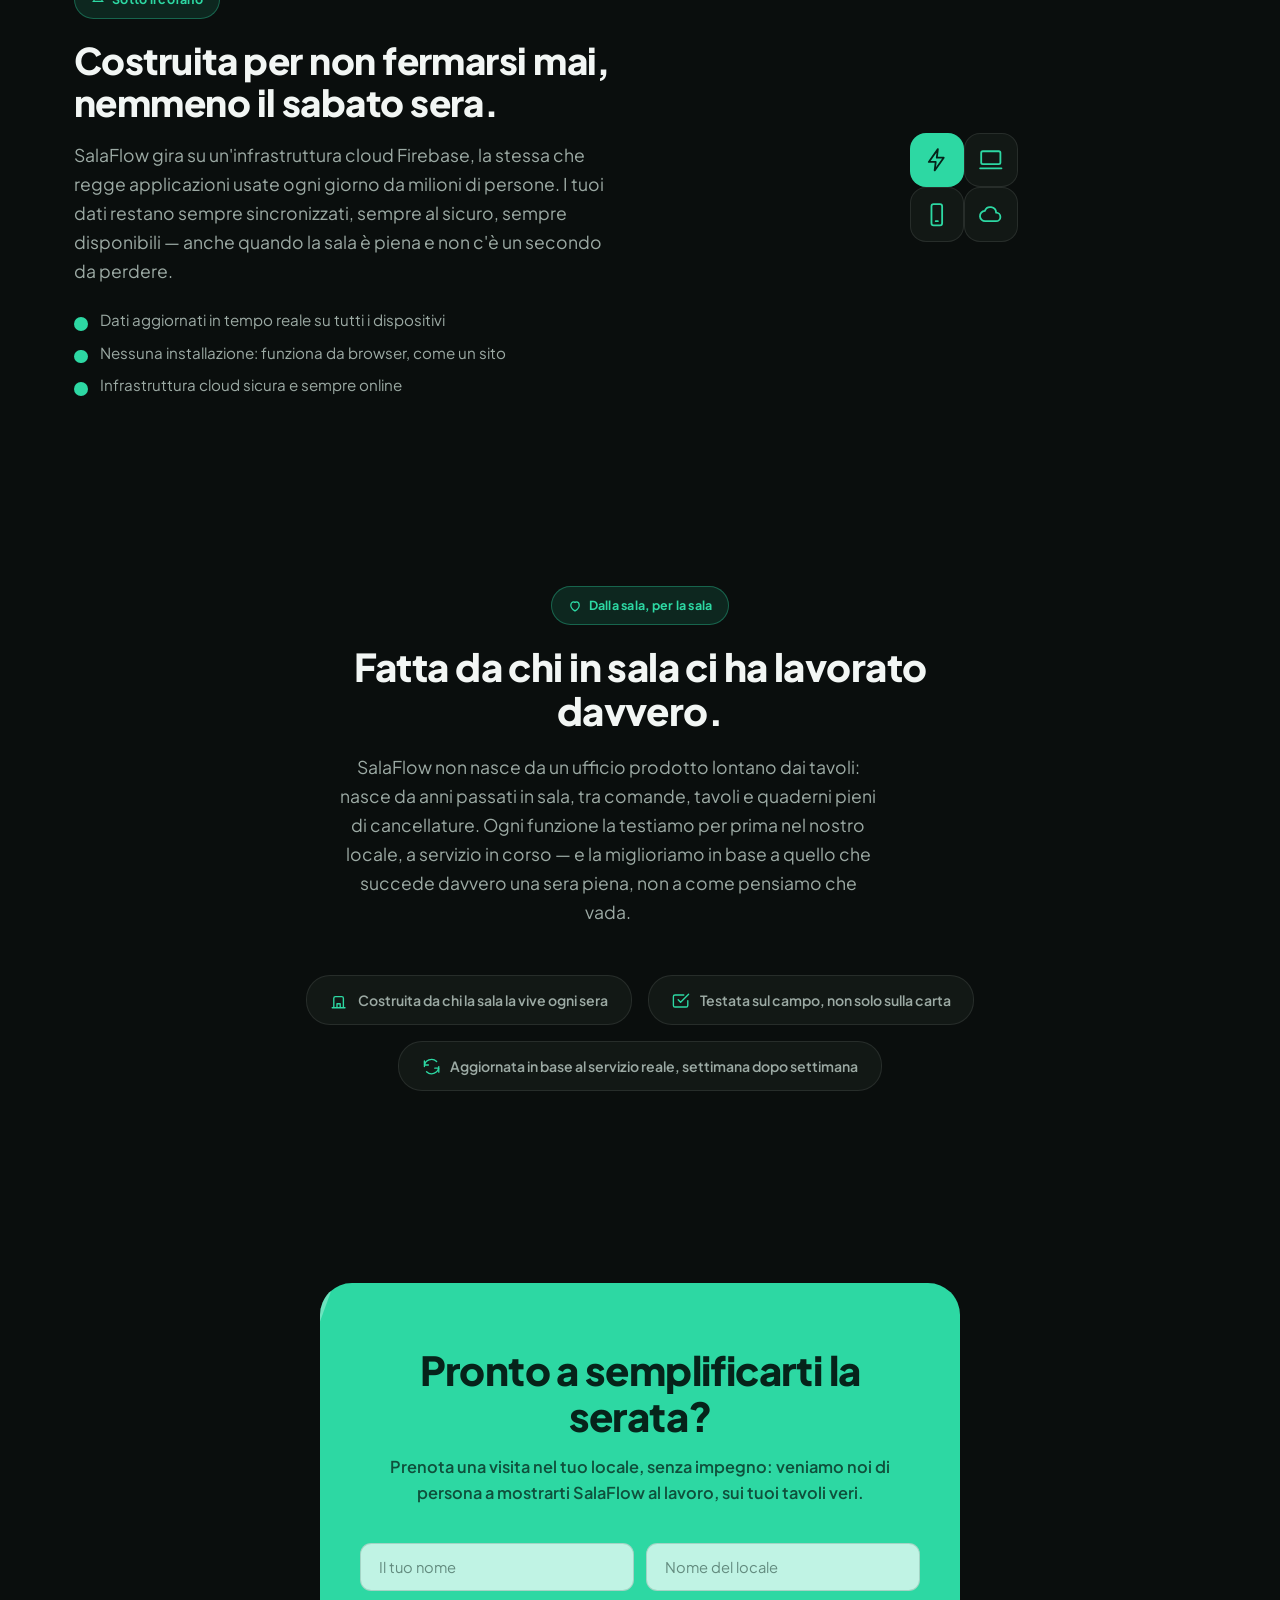
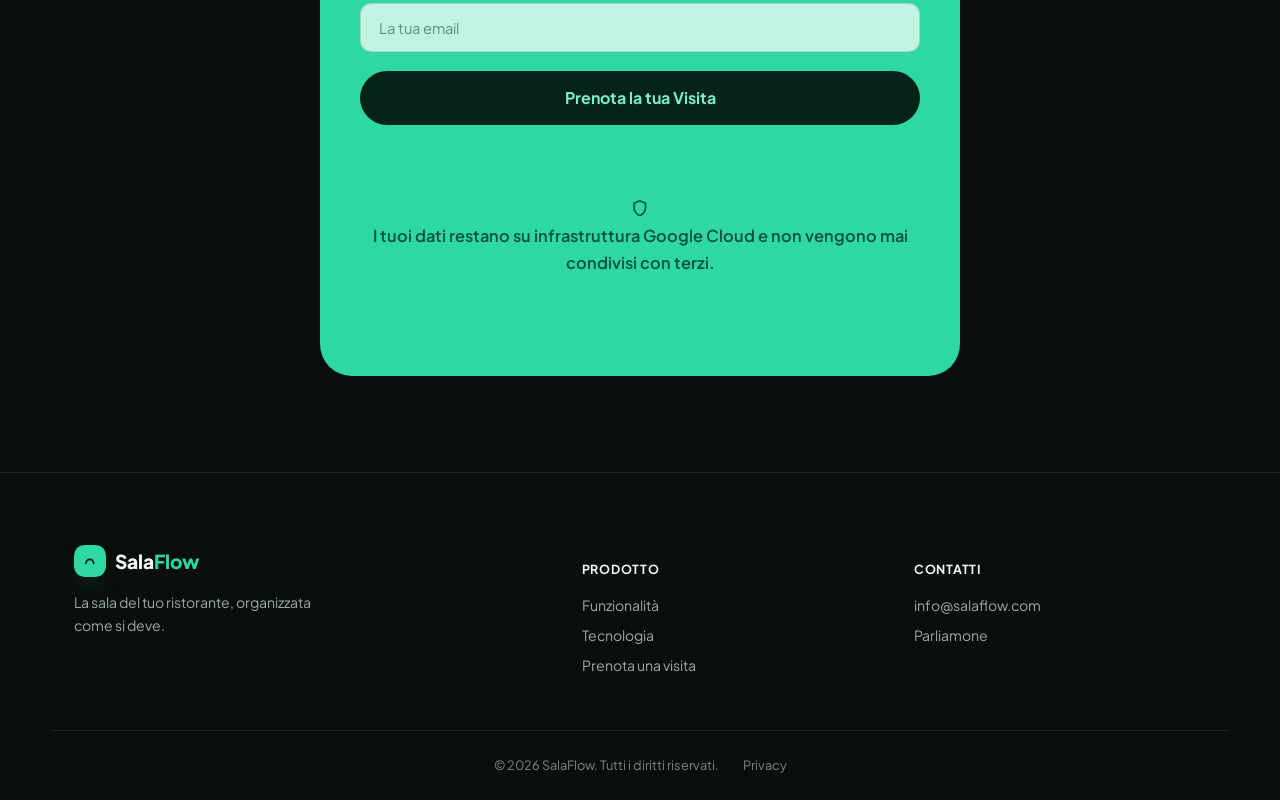
==== commit 934a3f69: "Corregge l'email di contatto: salaflow.app -> salaflow.com Il dominio .app non è mai stato posseduto" ====
--- a/index.html
+++ b/index.html
@@ -484,7 +484,7 @@
 
         <div class="footer-col">
             <h4>Contatti</h4>
-            <a href="mailto:info@salaflow.app">info@salaflow.app</a>
+            <a href="mailto:info@salaflow.com">info@salaflow.com</a>
             <a href="#demo">Parliamone</a>
         </div>
     </div>
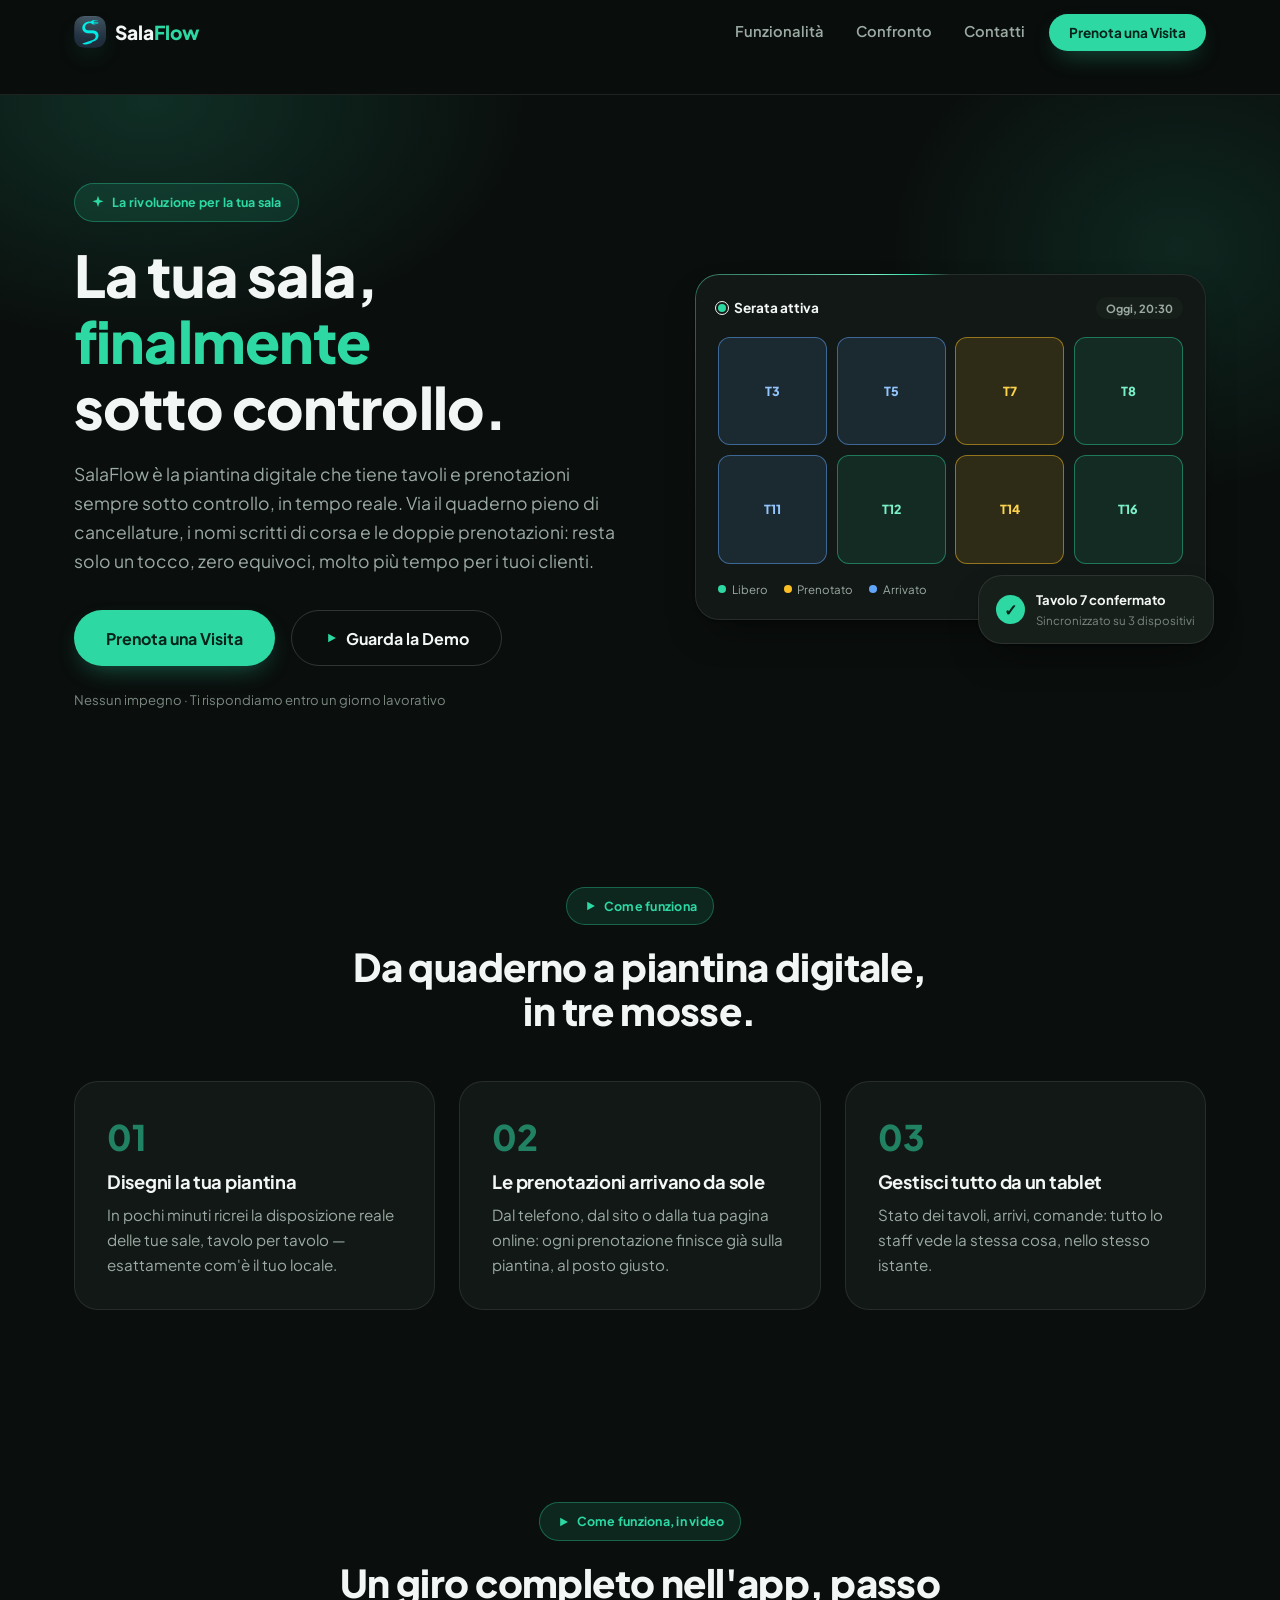
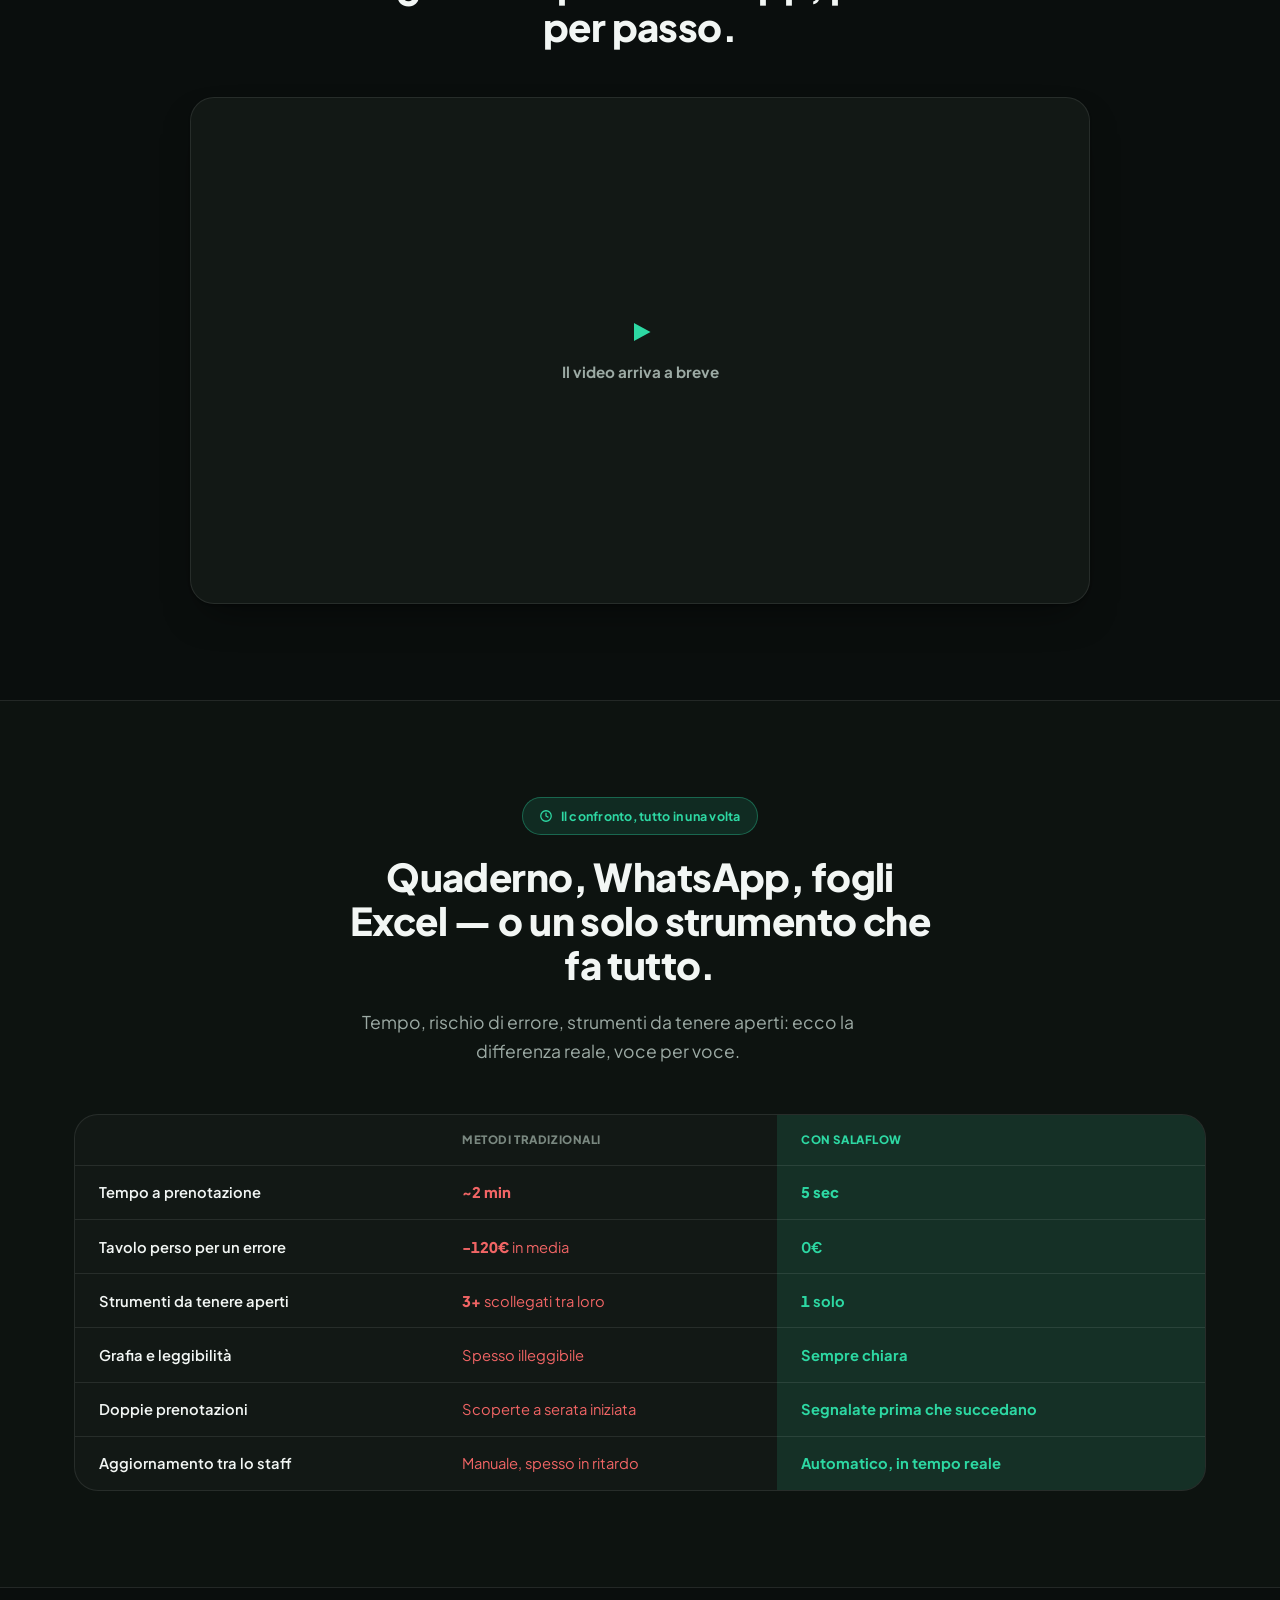
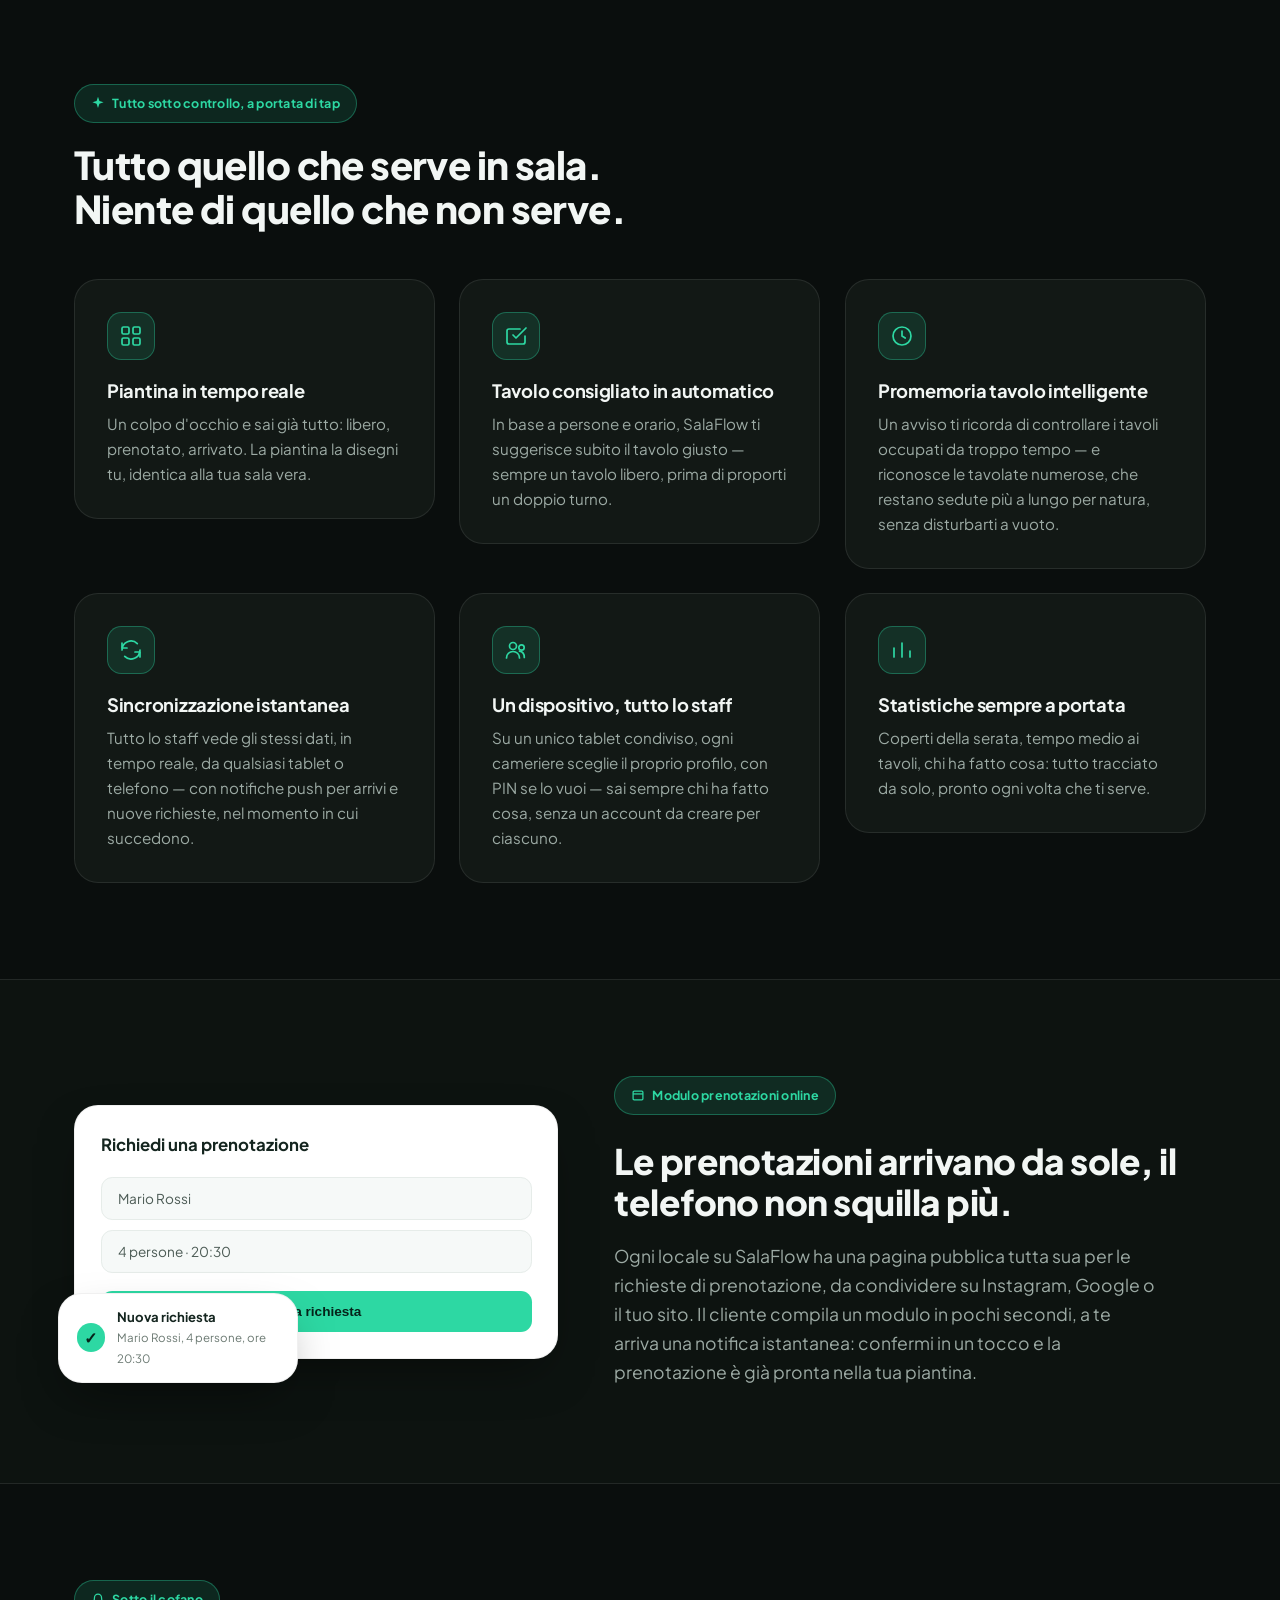
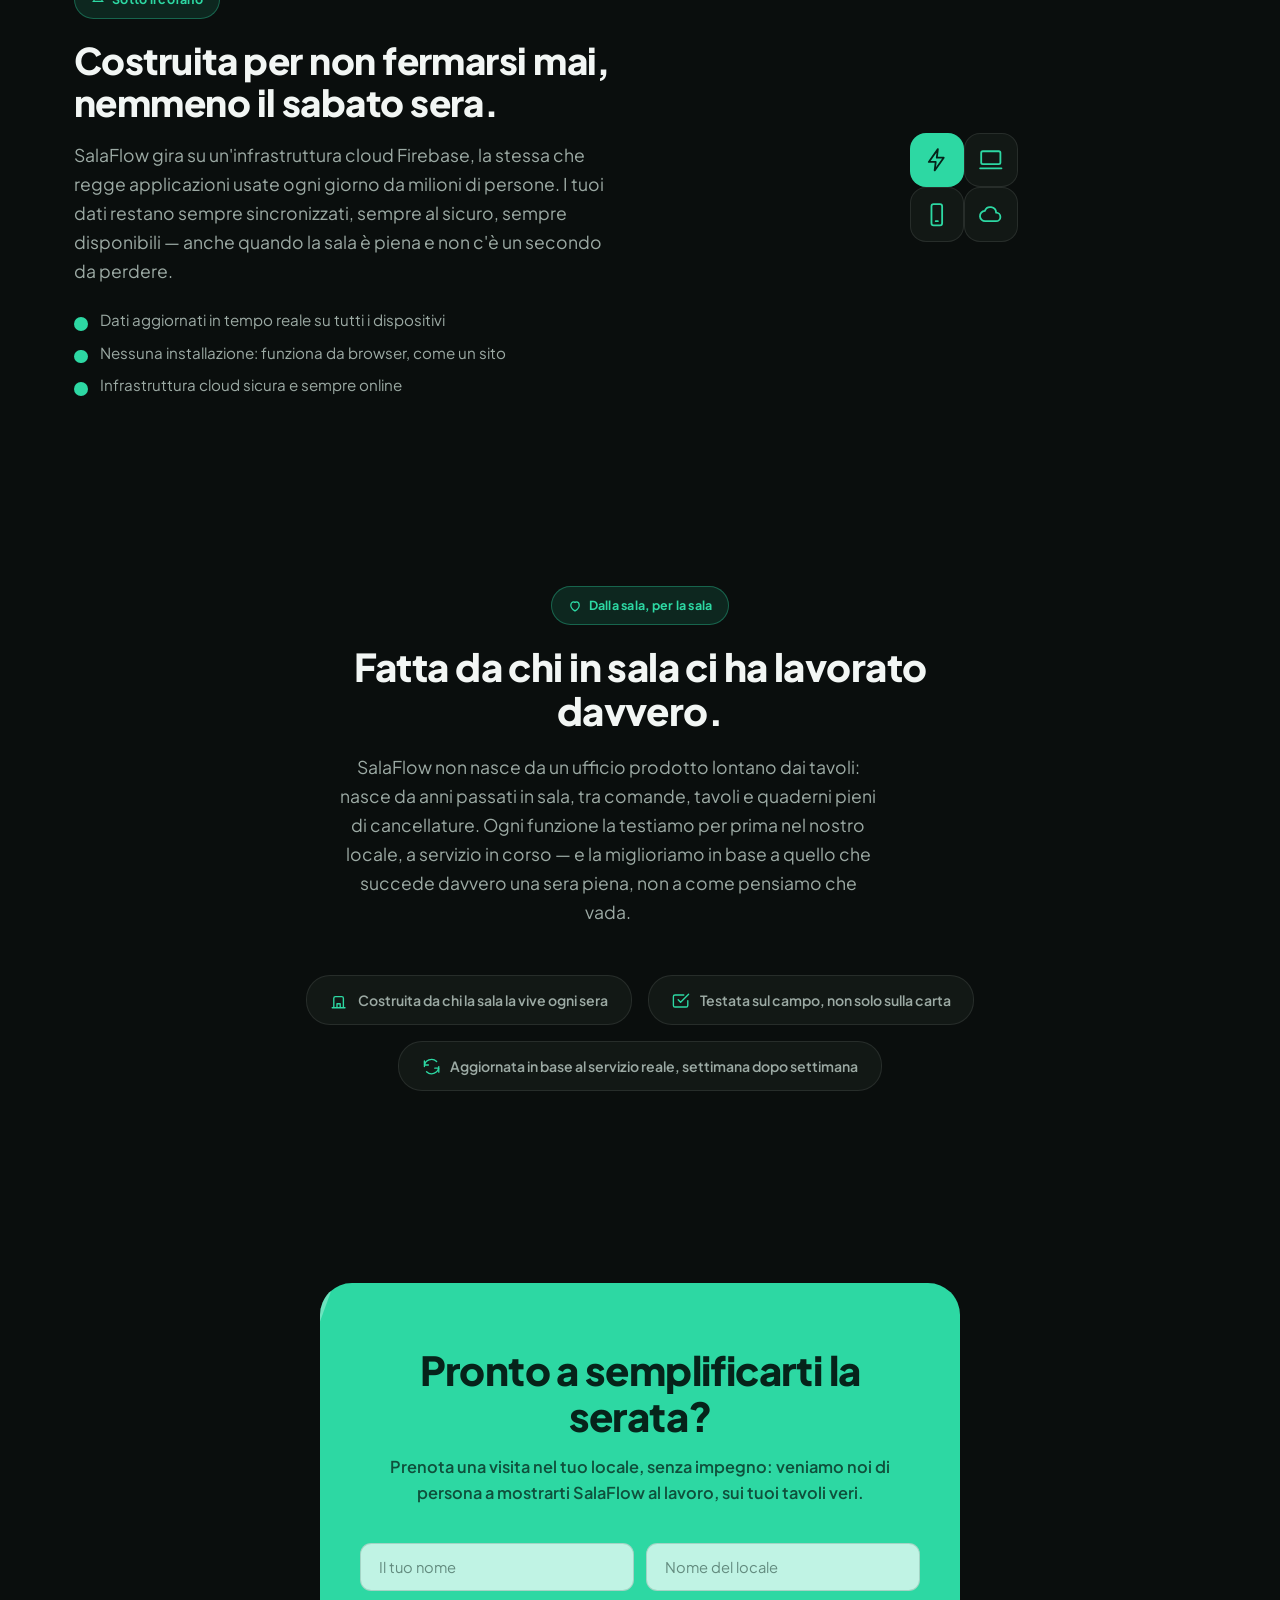
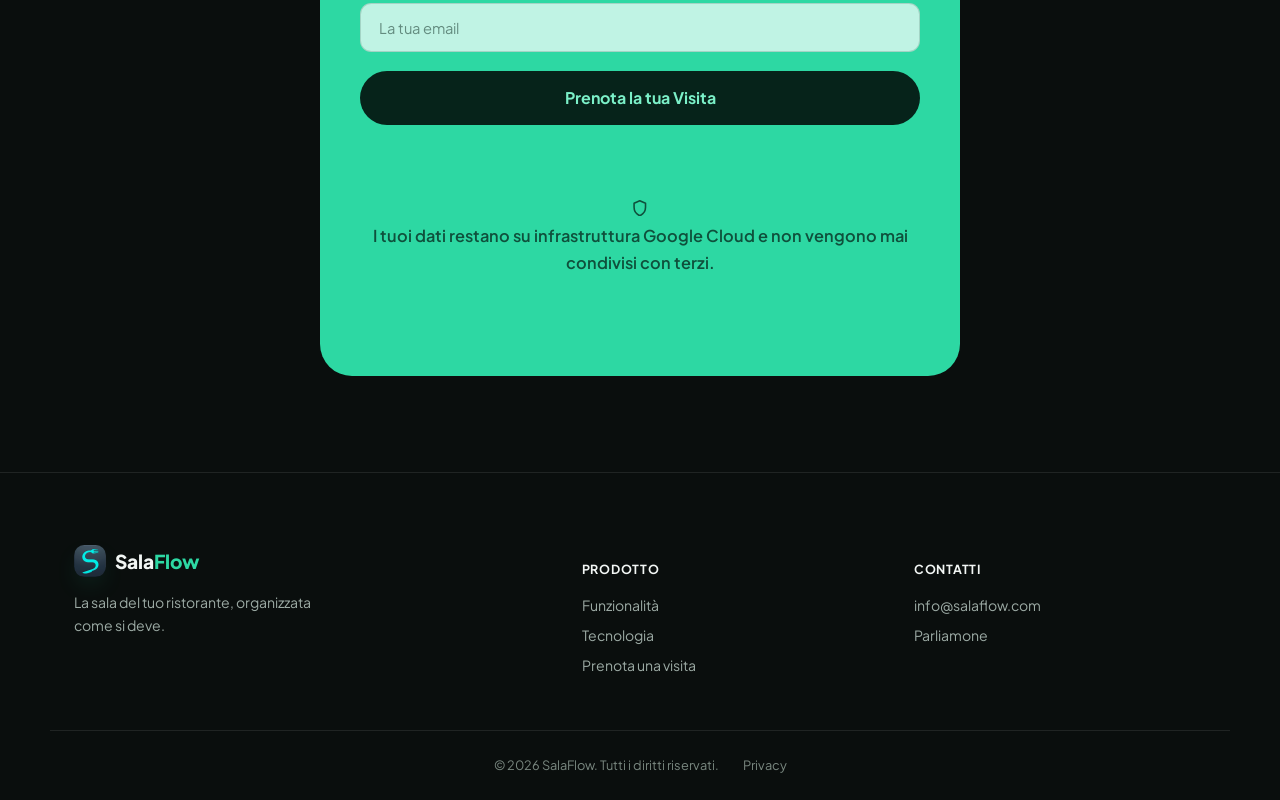
==== commit 1268b83c: "Sostituisce il logo con quello ufficiale (forchetta/coltello "S") Il vecchio marchio (una "S" disegn" ====
--- a/index.html
+++ b/index.html
@@ -36,7 +36,8 @@
 }
 </script>
 
-<link rel="icon" href="data:image/svg+xml,%3Csvg xmlns='http://www.w3.org/2000/svg' viewBox='0 0 100 100'%3E%3Crect width='100' height='100' rx='22' fill='%230d1210'/%3E%3Cpath d='M28,66 C28,50 40,42 50,42 C60,42 72,50 72,66' fill='none' stroke='%232dd8a3' stroke-width='8' stroke-linecap='round'/%3E%3C/svg%3E">
+<link rel="icon" type="image/png" href="logo.png">
+<link rel="apple-touch-icon" href="logo.png">
 
 <link rel="preconnect" href="https://fonts.googleapis.com">
 <link rel="preconnect" href="https://fonts.gstatic.com" crossorigin>
@@ -55,7 +56,7 @@
     <div class="wrap nav-inner">
         <a href="#top" class="brand">
             <span class="brand-mark" aria-hidden="true">
-                <svg viewBox="0 0 100 100" fill="none"><path d="M28,66 C28,50 40,42 50,42 C60,42 72,50 72,66" stroke="#0a0e0d" stroke-width="9" stroke-linecap="round"/></svg>
+                <img src="logo.png" alt="">
             </span>
             <span>Sala<span class="accent-text">Flow</span></span>
         </a>
@@ -468,7 +469,7 @@
         <div class="footer-brand">
             <a href="#top" class="brand brand-footer">
                 <span class="brand-mark" aria-hidden="true">
-                    <svg viewBox="0 0 100 100" fill="none"><path d="M28,66 C28,50 40,42 50,42 C60,42 72,50 72,66" stroke="#0a0e0d" stroke-width="9" stroke-linecap="round"/></svg>
+                    <img src="logo.png" alt="">
                 </span>
                 <span>Sala<span class="accent-text">Flow</span></span>
             </a>
--- a/styles.css
+++ b/styles.css
@@ -192,11 +192,11 @@
 .brand { display: flex; align-items: center; gap: 0.55rem; font-weight: 800; font-size: 1.2rem; margin-right: auto; color: var(--ink); }
 .brand-mark {
     width: 2rem; height: 2rem; border-radius: 0.65rem;
-    background: var(--accent);
+    overflow: hidden;
     display: flex; align-items: center; justify-content: center;
     box-shadow: var(--shadow-accent);
 }
-.brand-mark svg { width: 1.1rem; height: 1.1rem; }
+.brand-mark img { width: 100%; height: 100%; object-fit: cover; display: block; }
 .nav-links { display: flex; align-items: center; gap: 2rem; font-weight: 600; font-size: 0.92rem; }
 .nav-links a { color: var(--ink-soft); transition: color 0.15s ease; position: relative; padding-bottom: 2px; }
 .nav-links a:hover { color: var(--ink); }
